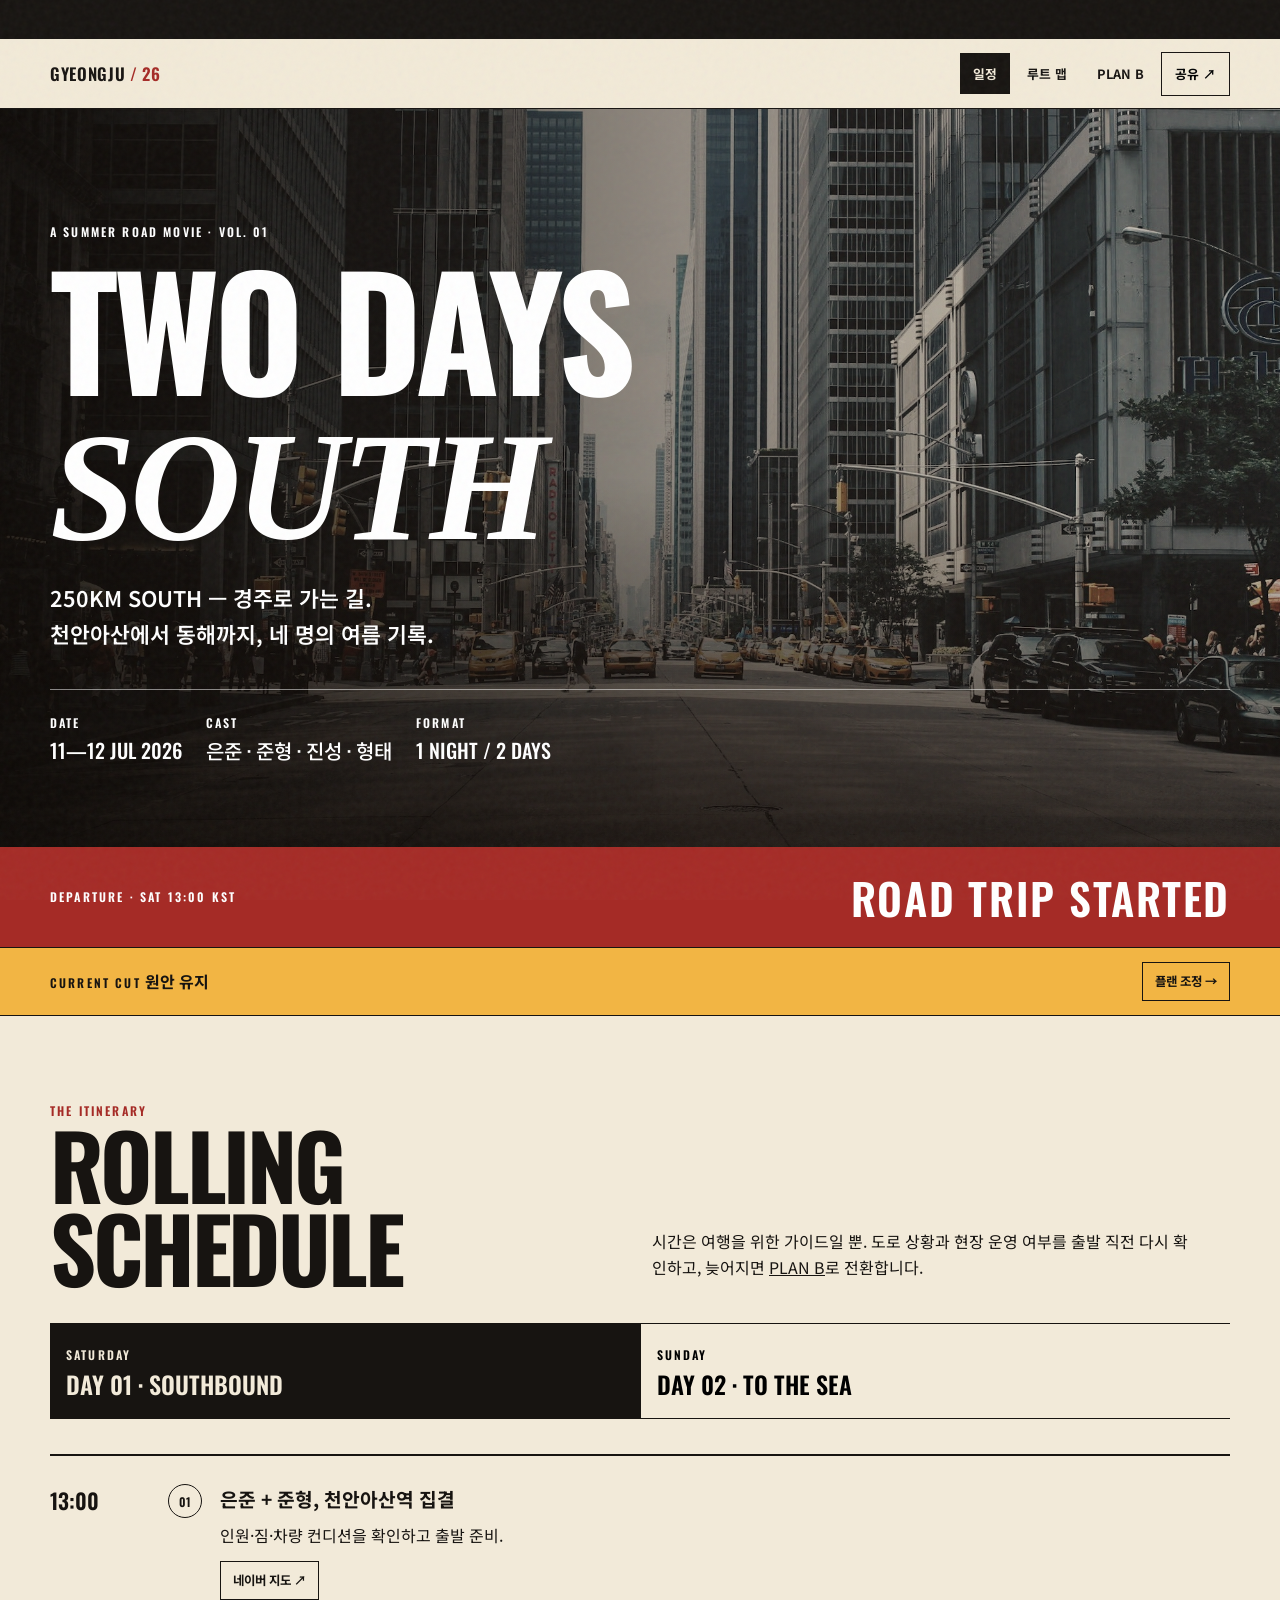
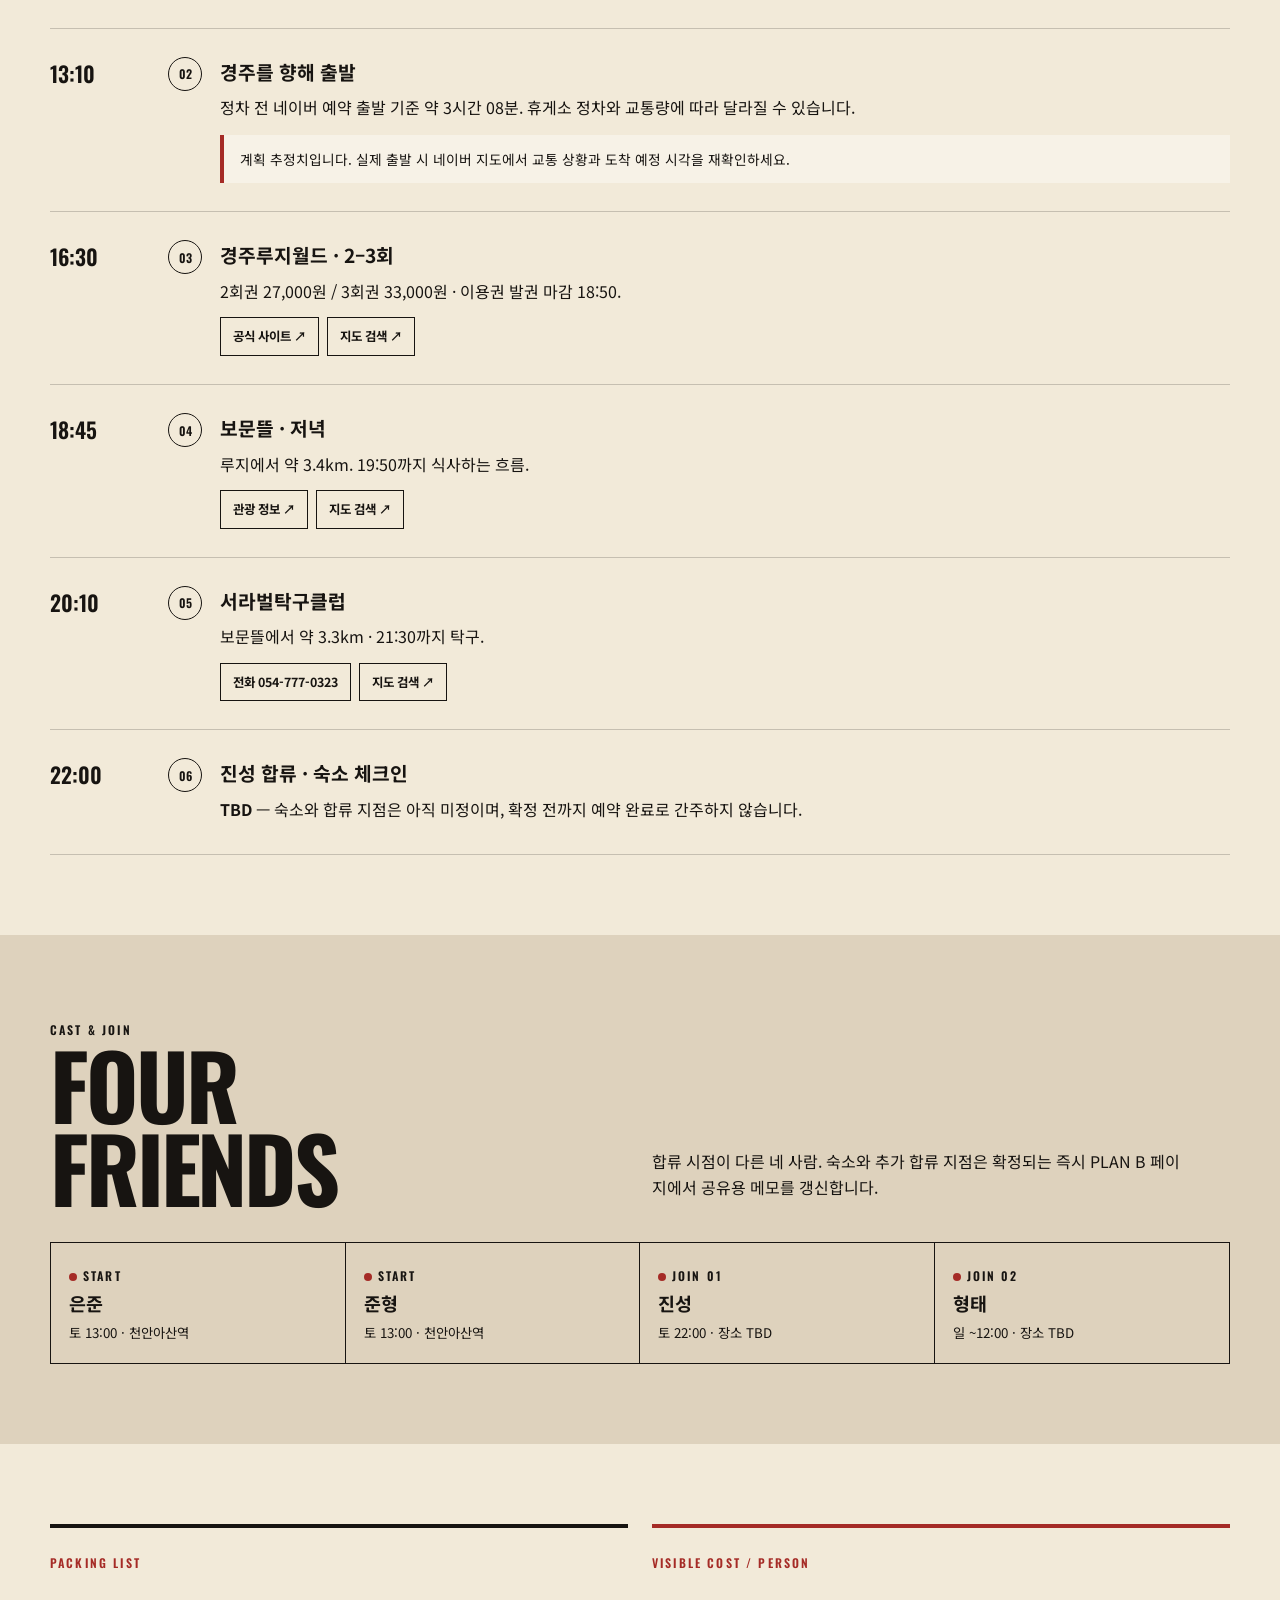
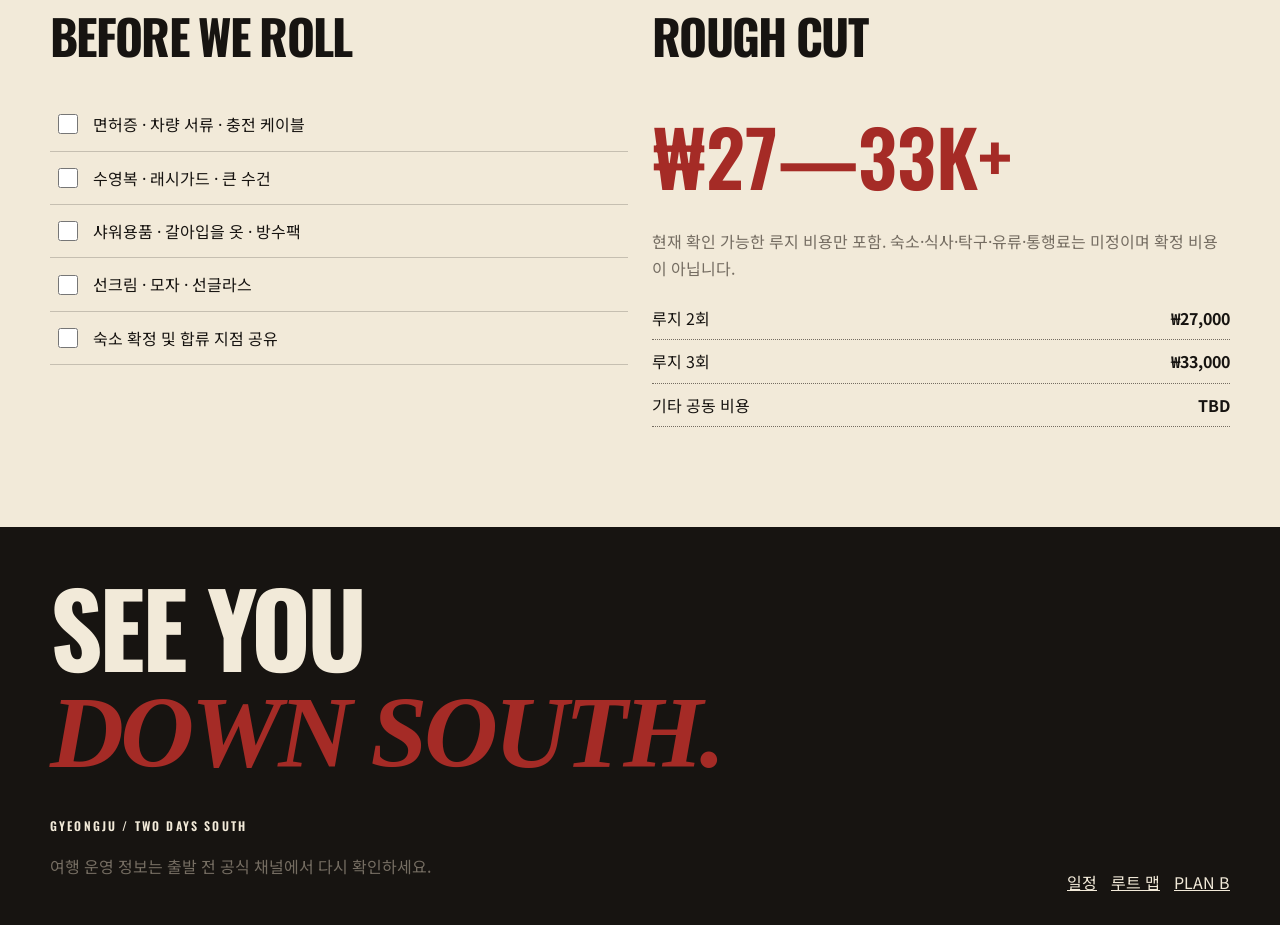
==== index.html @ eceae32d "feat: add cinematic Gyeongju trip microsite" ====
<!doctype html><html lang="ko"><head><meta charset="utf-8"><meta name="viewport" content="width=device-width,initial-scale=1"><meta name="theme-color" content="#171411"><meta name="description" content="은준, 준형, 진성, 형태의 2026 경주 1박 2일 로드무비 여행 계획"><title>GYEONGJU / TWO DAYS SOUTH</title><link rel="stylesheet" href="styles.css"><script defer src="app.js"></script></head><body>
<a class="skip" href="#main">본문 바로가기</a><div class="topbar"><div class="ticker">2026.07.11—12 · CHEONAN ASAN → GYEONGJU → BONGGIL BEACH · FOUR FRIENDS / TWO DAYS / 250KM SOUTH ·&nbsp;</div></div>
<header class="site"><nav class="shell" aria-label="주요 메뉴"><a class="brand" href="index.html">GYEONGJU <span>/ 26</span></a><div class="navlinks"><a href="index.html" aria-current="page">일정</a><a href="map.html">루트 맵</a><a href="plan-b.html">PLAN B</a><button class="share-btn" data-share type="button" aria-label="여행 링크 공유">공유 ↗</button></div></nav></header>
<main id="main"><section class="hero"><div class="hero-bg" role="img" aria-label="도심 도로를 달리는 로드트립 풍경"></div><div class="shell hero-content"><span class="eyebrow">A SUMMER ROAD MOVIE · VOL. 01</span><h1 class="display">TWO DAYS<br><span class="serif">South</span></h1><p class="hero-lead">250KM SOUTH — 경주로 가는 길.<br>천안아산에서 동해까지, 네 명의 여름 기록.</p><div class="hero-meta"><div><span class="eyebrow">DATE</span><b>11—12 JUL 2026</b></div><div><span class="eyebrow">CAST</span><b>은준 · 준형 · 진성 · 형태</b></div><div><span class="eyebrow">FORMAT</span><b>1 NIGHT / 2 DAYS</b></div></div></div></section>
<div class="countdown-wrap"><div class="shell countdown"><span class="eyebrow">DEPARTURE · SAT 13:00 KST</span><strong data-countdown aria-live="off">LOADING THE REEL…</strong></div></div>
<div class="status-band"><div class="shell"><div><span class="eyebrow">CURRENT CUT</span> <b data-plan-status>원안 유지</b></div><a class="mini-link" href="plan-b.html">플랜 조정 →</a></div></div>
<section class="section shell" aria-labelledby="schedule-title"><div class="section-head"><div><span class="eyebrow red">THE ITINERARY</span><h2 id="schedule-title" class="display">ROLLING<br>SCHEDULE</h2></div><p>시간은 여행을 위한 가이드일 뿐. 도로 상황과 현장 운영 여부를 출발 직전 다시 확인하고, 늦어지면 <a href="plan-b.html">PLAN B</a>로 전환합니다.</p></div>
<div class="day-switch" role="tablist" aria-label="여행 일자"><button class="active" data-day-button="1" role="tab" aria-selected="true"><span class="eyebrow">SATURDAY</span><b>DAY 01 · SOUTHBOUND</b></button><button data-day-button="2" role="tab" aria-selected="false"><span class="eyebrow">SUNDAY</span><b>DAY 02 · TO THE SEA</b></button></div>
<div data-day-panel="1"><ol class="timeline"><li><time class="time">13:00</time><span class="frame-no">01</span><div class="event"><h3>은준 + 준형, 천안아산역 집결</h3><p>인원·짐·차량 컨디션을 확인하고 출발 준비.</p><div class="event-actions"><a class="mini-link" target="_blank" rel="noopener" href="https://map.naver.com/p/search/%EC%B2%9C%EC%95%88%EC%95%84%EC%82%B0%EC%97%AD">네이버 지도 ↗</a></div></div></li><li><time class="time">13:10</time><span class="frame-no">02</span><div class="event"><h3>경주를 향해 출발</h3><p>정차 전 네이버 예약 출발 기준 약 3시간 08분. 휴게소 정차와 교통량에 따라 달라질 수 있습니다.</p><div class="note">계획 추정치입니다. 실제 출발 시 네이버 지도에서 교통 상황과 도착 예정 시각을 재확인하세요.</div></div></li><li><time class="time">16:30</time><span class="frame-no">03</span><div class="event"><h3>경주루지월드 · 2–3회</h3><p>2회권 27,000원 / 3회권 33,000원 · 이용권 발권 마감 18:50.</p><div class="event-actions"><a class="mini-link" href="https://gyeongju-luge.kr/" target="_blank" rel="noopener">공식 사이트 ↗</a><a class="mini-link" target="_blank" rel="noopener" href="https://map.naver.com/p/search/%EA%B2%BD%EC%A3%BC%EB%A3%A8%EC%A7%80%EC%9B%94%EB%93%9C">지도 검색 ↗</a></div></div></li><li><time class="time">18:45</time><span class="frame-no">04</span><div class="event"><h3>보문뜰 · 저녁</h3><p>루지에서 약 3.4km. 19:50까지 식사하는 흐름.</p><div class="event-actions"><a class="mini-link" href="https://www.gyeongju.go.kr/tour/page.do?mnu_uid=4306&" target="_blank" rel="noopener">관광 정보 ↗</a><a class="mini-link" target="_blank" rel="noopener" href="https://map.naver.com/p/search/%EB%B3%B4%EB%AC%B8%EB%9C%B0">지도 검색 ↗</a></div></div></li><li><time class="time">20:10</time><span class="frame-no">05</span><div class="event"><h3>서라벌탁구클럽</h3><p>보문뜰에서 약 3.3km · 21:30까지 탁구.</p><div class="event-actions"><a class="mini-link" href="tel:054-777-0323">전화 054-777-0323</a><a class="mini-link" target="_blank" rel="noopener" href="https://map.naver.com/p/search/%EC%84%9C%EB%9D%BC%EB%B2%8C%ED%83%81%EA%B5%AC%ED%81%B4%EB%9F%BD">지도 검색 ↗</a></div></div></li><li><time class="time">22:00</time><span class="frame-no">06</span><div class="event"><h3>진성 합류 · 숙소 체크인</h3><p><b>TBD</b> — 숙소와 합류 지점은 아직 미정이며, 확정 전까지 예약 완료로 간주하지 않습니다.</p></div></li></ol></div>
<div data-day-panel="2" hidden><ol class="timeline"><li><time class="time">~12:00</time><span class="frame-no">01</span><div class="event"><h3>형태 합류 + 점심</h3><p>합류 장소와 식당은 TBD. 전날 단체방에서 최종 확정.</p></div></li><li><time class="time">~13:20</time><span class="frame-no">02</span><div class="event"><h3>봉길대왕암해변으로 이동</h3><p>경주시내 임시 허브 기준 계획 추정 약 36.9km / 38분 (OSRM).</p><div class="event-actions"><a class="mini-link" target="_blank" rel="noopener" href="https://map.naver.com/p/search/%EB%B4%89%EA%B8%B8%EB%8C%80%EC%99%95%EC%95%94%ED%95%B4%EB%B3%80">지도 검색 ↗</a></div></div></li><li><time class="time">14:00</time><span class="frame-no">03</span><div class="event"><h3>SWIM / 봉길대왕암해변</h3><p>17:30까지 물놀이 후 샤워. 공식 입수 마감은 19:00.</p><div class="note">파고·기상·현장 통제에 따라 입수가 금지될 수 있습니다. 안전요원 지시를 우선하고, 통제 시 PLAN B로 전환합니다.</div></div></li><li><time class="time">17:30</time><span class="frame-no">04</span><div class="event"><h3>샤워 + 귀가 준비</h3><p>젖은 짐을 정리하고 운전자 상태를 확인한 뒤 출발합니다.</p></div></li></ol></div></section>
<section class="section" style="background:#ded2bd"><div class="shell"><div class="section-head"><div><span class="eyebrow">CAST & JOIN</span><h2 class="display">FOUR<br>FRIENDS</h2></div><p>합류 시점이 다른 네 사람. 숙소와 추가 합류 지점은 확정되는 즉시 PLAN B 페이지에서 공유용 메모를 갱신합니다.</p></div><div class="members"><div class="member"><span class="eyebrow"><i class="dot"></i>START</span><b>은준</b><small>토 13:00 · 천안아산역</small></div><div class="member"><span class="eyebrow"><i class="dot"></i>START</span><b>준형</b><small>토 13:00 · 천안아산역</small></div><div class="member"><span class="eyebrow"><i class="dot"></i>JOIN 01</span><b>진성</b><small>토 22:00 · 장소 TBD</small></div><div class="member"><span class="eyebrow"><i class="dot"></i>JOIN 02</span><b>형태</b><small>일 ~12:00 · 장소 TBD</small></div></div></div></section>
<section class="section shell"><div class="grid-2"><article class="editorial-card"><span class="eyebrow red">PACKING LIST</span><h2 class="display" style="font-size:3rem">BEFORE WE ROLL</h2><ul class="checklist"><li><label><input type="checkbox" data-check="license"><span>면허증 · 차량 서류 · 충전 케이블</span></label></li><li><label><input type="checkbox" data-check="swim"><span>수영복 · 래시가드 · 큰 수건</span></label></li><li><label><input type="checkbox" data-check="shower"><span>샤워용품 · 갈아입을 옷 · 방수팩</span></label></li><li><label><input type="checkbox" data-check="sun"><span>선크림 · 모자 · 선글라스</span></label></li><li><label><input type="checkbox" data-check="booking"><span>숙소 확정 및 합류 지점 공유</span></label></li></ul></article><article class="editorial-card redtop"><span class="eyebrow red">VISIBLE COST / PERSON</span><h2 class="display" style="font-size:3rem">ROUGH CUT</h2><div class="cost-total">₩27—33K+</div><p class="muted">현재 확인 가능한 루지 비용만 포함. 숙소·식사·탁구·유류·통행료는 미정이며 확정 비용이 아닙니다.</p><div class="cost-lines"><div><span>루지 2회</span><b>₩27,000</b></div><div><span>루지 3회</span><b>₩33,000</b></div><div><span>기타 공동 비용</span><b>TBD</b></div></div></article></div></section></main>
<footer><div class="shell"><h2 class="footer-title display">SEE YOU<br><span class="serif red">Down South.</span></h2><div class="footer-grid"><div><span class="eyebrow">GYEONGJU / TWO DAYS SOUTH</span><p class="muted">여행 운영 정보는 출발 전 공식 채널에서 다시 확인하세요.</p></div><div class="footer-nav"><a href="index.html">일정</a><a href="map.html">루트 맵</a><a href="plan-b.html">PLAN B</a></div></div></div></footer></body></html>
---- styles.css ----
@import url('https://fonts.googleapis.com/css2?family=Black+Han+Sans&family=Noto+Sans+KR:wght@400;500;600;700;900&family=Oswald:wght@400;500;600&display=swap');

:root{--ink:#171411;--paper:#f2ead9;--paper2:#ded2bd;--red:#a52b26;--red2:#d44834;--yellow:#f2b544;--muted:#756d62;--line:rgba(23,20,17,.2);--shadow:0 18px 50px rgba(28,16,9,.16);--serif:Georgia,'Times New Roman',serif;--sans:'Noto Sans KR',sans-serif;--display:'Oswald','Noto Sans KR',sans-serif}
*{box-sizing:border-box}html{scroll-behavior:smooth}body{margin:0;background:var(--paper);color:var(--ink);font-family:var(--sans);line-height:1.65;overflow-x:hidden}body:before{content:'';position:fixed;inset:0;pointer-events:none;z-index:9999;opacity:.2;background-image:url("data:image/svg+xml,%3Csvg viewBox='0 0 180 180' xmlns='http://www.w3.org/2000/svg'%3E%3Cfilter id='n'%3E%3CfeTurbulence type='fractalNoise' baseFrequency='.85' numOctaves='4' stitchTiles='stitch'/%3E%3C/filter%3E%3Crect width='100%25' height='100%25' filter='url(%23n)' opacity='.22'/%3E%3C/svg%3E")}a{color:inherit}button,input,select,textarea{font:inherit}button,a,input,label,select,textarea{touch-action:manipulation}button,.button{min-height:44px}.skip{position:fixed;top:8px;left:8px;transform:translateY(-150%);background:var(--ink);color:#fff;padding:10px 16px;z-index:10000}.skip:focus{transform:none}.shell{width:min(1180px,calc(100% - 32px));margin:auto}.eyebrow{font:600 .75rem/1 var(--display);letter-spacing:.18em;text-transform:uppercase}.display{font-family:var(--display);text-transform:uppercase;line-height:.93;letter-spacing:-.035em}.serif{font-family:var(--serif);font-style:italic}.muted{color:var(--muted)}.red{color:var(--red)}.rule{border:0;border-top:1px solid var(--line);margin:24px 0}.topbar{background:var(--ink);color:var(--paper);min-height:39px;display:flex;align-items:center;font:500 .7rem var(--display);letter-spacing:.15em;white-space:nowrap;overflow:hidden}.ticker{animation:ticker 24s linear infinite;display:inline-block;padding-left:100%}@keyframes ticker{to{transform:translateX(-100%)}}header.site{position:sticky;top:0;z-index:1000;background:rgba(242,234,217,.95);border-bottom:1px solid var(--ink);backdrop-filter:blur(8px)}nav{height:69px;display:flex;align-items:center;justify-content:space-between;gap:20px}.brand{text-decoration:none;font:600 1.05rem var(--display);letter-spacing:.04em}.brand span{color:var(--red)}.navlinks{display:flex;align-items:center;gap:4px}.navlinks a,.share-btn{border:0;background:transparent;text-decoration:none;padding:10px 13px;font-size:.8rem;font-weight:700;cursor:pointer}.navlinks a[aria-current=page]{background:var(--ink);color:var(--paper)}.share-btn{border:1px solid var(--ink)}
.hero{min-height:clamp(620px,82vh,850px);position:relative;background:#271f18;color:#fff;display:grid;align-items:end;overflow:hidden}.hero:after{content:'';position:absolute;inset:0;background:linear-gradient(90deg,rgba(13,9,6,.88) 0%,rgba(20,11,6,.45) 55%,rgba(20,10,5,.1)),linear-gradient(0deg,rgba(13,8,5,.8),transparent 50%)}.hero-bg{position:absolute;inset:0;background:linear-gradient(120deg,#7a2b1f,#df9c4e 45%,#2d4a52);background-image:url('assets/road-trip.jpg');background-size:cover;background-position:center;filter:saturate(.75) sepia(.2)}.hero-content{position:relative;z-index:2;padding:80px 0 54px}.hero h1{font-size:clamp(4rem,12vw,10.2rem);max-width:1050px;margin:12px 0 20px}.hero-lead{font-size:clamp(1rem,2vw,1.35rem);font-weight:600;max-width:580px}.hero-meta{display:flex;flex-wrap:wrap;gap:24px;margin-top:38px;border-top:1px solid rgba(255,255,255,.5);padding-top:18px}.hero-meta b{display:block;font:500 1.25rem var(--display)}.countdown-wrap{background:var(--red);color:#fff;padding:18px 0}.countdown{display:flex;align-items:center;justify-content:space-between;gap:16px}.countdown strong{font:600 clamp(1.2rem,4vw,2.7rem) var(--display);letter-spacing:.04em}.section{padding:80px 0}.section-head{display:grid;grid-template-columns:1fr 1fr;gap:24px;align-items:end;margin-bottom:34px}.section-head h2{font-size:clamp(2.7rem,7vw,6rem);margin:0}.section-head p{max-width:540px;margin:0 0 8px}.status-band{background:var(--yellow);border-block:1px solid var(--ink);padding:14px 0}.status-band .shell{display:flex;justify-content:space-between;gap:20px;align-items:center}.status-pill{background:var(--ink);color:#fff;padding:6px 11px;font-size:.78rem;font-weight:700}.day-switch{display:flex;border-block:1px solid var(--ink);margin-bottom:35px}.day-switch button{flex:1;border:0;border-right:1px solid var(--ink);background:transparent;padding:16px;cursor:pointer;text-align:left}.day-switch button:last-child{border:0}.day-switch button.active{background:var(--ink);color:var(--paper)}.day-switch b{display:block;font:600 1.5rem var(--display)}.day-panel[hidden]{display:none}.timeline{list-style:none;padding:0;margin:0;border-top:2px solid var(--ink)}.timeline li{display:grid;grid-template-columns:100px 34px 1fr;gap:18px;padding:28px 0;border-bottom:1px solid var(--line);position:relative}.time{font:600 1.35rem var(--display)}.frame-no{border:1px solid var(--ink);border-radius:50%;width:34px;height:34px;display:grid;place-items:center;font:600 .75rem var(--display)}.event h3{margin:0 0 6px;font-size:1.2rem}.event p{margin:4px 0}.event-actions{display:flex;flex-wrap:wrap;gap:8px;margin-top:13px}.mini-link,.button{display:inline-flex;align-items:center;justify-content:center;gap:7px;border:1px solid var(--ink);padding:8px 12px;text-decoration:none;background:transparent;font-size:.78rem;font-weight:700;cursor:pointer}.mini-link:hover,.button:hover{background:var(--ink);color:var(--paper)}.note{border-left:4px solid var(--red);padding:13px 16px;background:rgba(255,255,255,.35);font-size:.86rem;margin-top:14px}.grid-2{display:grid;grid-template-columns:1fr 1fr;gap:24px}.grid-3{display:grid;grid-template-columns:repeat(3,1fr);gap:18px}.editorial-card{border-top:4px solid var(--ink);padding:20px 0;min-width:0}.editorial-card.redtop{border-color:var(--red)}.editorial-card h3{font-size:1.15rem;margin:4px 0 14px}.members{display:grid;grid-template-columns:repeat(4,1fr);border:1px solid var(--ink)}.member{padding:18px;border-right:1px solid var(--ink)}.member:last-child{border:0}.member b{display:block;font-size:1.15rem}.dot{width:8px;height:8px;border-radius:50%;display:inline-block;background:var(--red);margin-right:6px}.checklist{list-style:none;padding:0;margin:0}.checklist label{display:flex;align-items:center;gap:12px;border-bottom:1px solid var(--line);padding:13px 4px;cursor:pointer;min-height:48px}.checklist input{width:20px;height:20px;accent-color:var(--red)}.checklist input:checked+span{text-decoration:line-through;color:var(--muted)}.cost-total{font:600 clamp(2.6rem,6vw,5rem) var(--display);color:var(--red);margin:8px 0}.cost-lines div{display:flex;justify-content:space-between;padding:8px 0;border-bottom:1px dotted var(--muted)}footer{background:var(--ink);color:var(--paper);padding:52px 0 30px}.footer-title{font-size:clamp(2.5rem,8vw,7rem);margin:0 0 30px}.footer-grid{display:flex;justify-content:space-between;align-items:end;gap:24px}.footer-nav{display:flex;gap:14px;flex-wrap:wrap}.footer-nav a{color:var(--paper)}
/* Map */.map-layout{height:calc(100vh - 108px);min-height:620px;display:grid;grid-template-columns:minmax(310px,390px) 1fr;background:var(--ink)}.map-sidebar{background:var(--paper);overflow:auto;border-right:1px solid var(--ink);z-index:500}.map-head{padding:28px 24px 20px}.map-head h1{font-size:3rem;margin:5px 0}.route-tabs{display:flex;border-block:1px solid var(--ink)}.route-tabs button{flex:1;border:0;border-right:1px solid var(--ink);background:transparent;padding:12px;cursor:pointer;font-weight:800}.route-tabs button.active{background:var(--red);color:#fff}.route-summary{padding:17px 24px;background:var(--yellow);border-bottom:1px solid var(--ink);font-size:.83rem}.route-list{list-style:none;padding:0;margin:0}.route-list li{display:grid;grid-template-columns:32px 1fr;gap:12px;padding:18px 24px;border-bottom:1px solid var(--line);cursor:pointer}.route-list li:hover,.route-list li:focus-within{background:#fff}.route-num,.cinema-marker{width:28px;height:28px;border-radius:50% 50% 50% 0;transform:rotate(-45deg);background:var(--red);color:#fff;display:grid;place-items:center;border:2px solid var(--paper);box-shadow:0 3px 9px #0005}.route-num span,.cinema-marker span{transform:rotate(45deg);font:700 12px var(--display)}.route-item h3{margin:0;font-size:.95rem}.route-item p{font-size:.78rem;margin:3px 0;color:var(--muted)}#map{height:100%;width:100%;background:#b6aa98}.leaflet-container{font-family:var(--sans)}.leaflet-popup-content-wrapper{border-radius:0;background:var(--paper);box-shadow:var(--shadow)}.leaflet-popup-tip{background:var(--paper)}.popup h3{margin:0 0 4px}.popup p{margin:3px 0;font-size:.8rem}.map-note{position:absolute;z-index:600;right:12px;bottom:25px;background:var(--paper);border:1px solid var(--ink);padding:10px 13px;max-width:280px;font-size:.72rem;box-shadow:var(--shadow)}
/* Plan B */.plan-hero{background:var(--red);color:#fff;padding:85px 0 50px}.plan-hero h1{font-size:clamp(4rem,13vw,10rem);margin:0}.plan-hero p{max-width:600px;font-size:1.05rem}.scenario-grid{display:grid;grid-template-columns:repeat(2,1fr);border-top:1px solid var(--ink);border-left:1px solid var(--ink)}.scenario{border:0;border-right:1px solid var(--ink);border-bottom:1px solid var(--ink);padding:24px;text-align:left;background:transparent;cursor:pointer;min-height:164px}.scenario:hover{background:#fff}.scenario.active{background:var(--ink);color:var(--paper)}.scenario .code{font:600 .7rem var(--display);letter-spacing:.16em;color:var(--red)}.scenario.active .code{color:var(--yellow)}.scenario b{display:block;font-size:1.05rem;margin:12px 0 5px}.scenario p{margin:0;font-size:.8rem}.plan-result{background:var(--yellow);border:2px solid var(--ink);padding:28px;position:sticky;top:90px}.plan-result h2{font:600 2rem var(--display);margin:0 0 10px}.plan-result ul{padding-left:18px}.form-group{margin:0 0 18px}.form-group label{display:block;font-size:.8rem;font-weight:800;margin-bottom:6px}.form-group input,.form-group textarea,.form-group select{width:100%;border:1px solid var(--ink);background:rgba(255,255,255,.35);border-radius:0;padding:11px;min-height:44px}.form-group textarea{min-height:100px;resize:vertical}.button.primary{background:var(--red);color:#fff;border-color:var(--red)}.button.dark{background:var(--ink);color:var(--paper)}.actions{display:flex;flex-wrap:wrap;gap:9px}.toast{position:fixed;bottom:20px;left:50%;transform:translate(-50%,150%);z-index:9998;background:var(--ink);color:#fff;padding:12px 20px;box-shadow:var(--shadow);transition:.25s}.toast.show{transform:translate(-50%,0)}
@media(max-width:760px){.shell{width:min(100% - 24px,1180px)}.navlinks a{display:none}.navlinks a[aria-current=page]{display:block}.share-btn{padding:8px}.hero{min-height:680px}.hero h1{font-size:clamp(3.7rem,20vw,6rem)}.hero-content{padding-bottom:35px}.countdown{align-items:flex-start;flex-direction:column}.section{padding:55px 0}.section-head{grid-template-columns:1fr}.timeline li{grid-template-columns:70px 28px 1fr;gap:10px}.time{font-size:1.05rem}.frame-no{width:28px;height:28px}.grid-2,.grid-3{grid-template-columns:1fr}.members{grid-template-columns:1fr 1fr}.member:nth-child(2){border-right:0}.member:nth-child(-n+2){border-bottom:1px solid var(--ink)}.scenario-grid{grid-template-columns:1fr}.plan-result{position:static}.map-layout{height:auto;display:flex;flex-direction:column;min-height:0}.map-sidebar{overflow:visible;border:0}.map-head h1{font-size:2.6rem}#map{height:58vh;min-height:420px;order:-1}.map-note{position:static;max-width:none;border-width:1px 0}.footer-grid{align-items:flex-start;flex-direction:column}}@media(max-width:760px){body{padding-bottom:calc(58px + env(safe-area-inset-bottom))}header.site{backdrop-filter:none}header.site nav{height:56px}.navlinks{position:fixed;left:0;right:0;bottom:0;z-index:2100;display:grid;grid-template-columns:repeat(4,minmax(0,1fr));gap:0;background:var(--paper);border-top:1px solid var(--ink);padding-bottom:env(safe-area-inset-bottom);box-shadow:0 -8px 24px rgba(23,20,17,.12)}.navlinks a,.navlinks a[aria-current=page],.share-btn{display:flex;align-items:center;justify-content:center;min-width:0;min-height:58px;padding:6px 3px;border:0;border-right:1px solid var(--line);font-size:.72rem;white-space:nowrap}.navlinks a[aria-current=page]{background:var(--ink);color:var(--paper)}.share-btn{border-right:0}}
@media(prefers-reduced-motion:reduce){*,*:before,*:after{scroll-behavior:auto!important;animation:none!important;transition:none!important}}:focus-visible{outline:3px solid var(--yellow);outline-offset:3px}
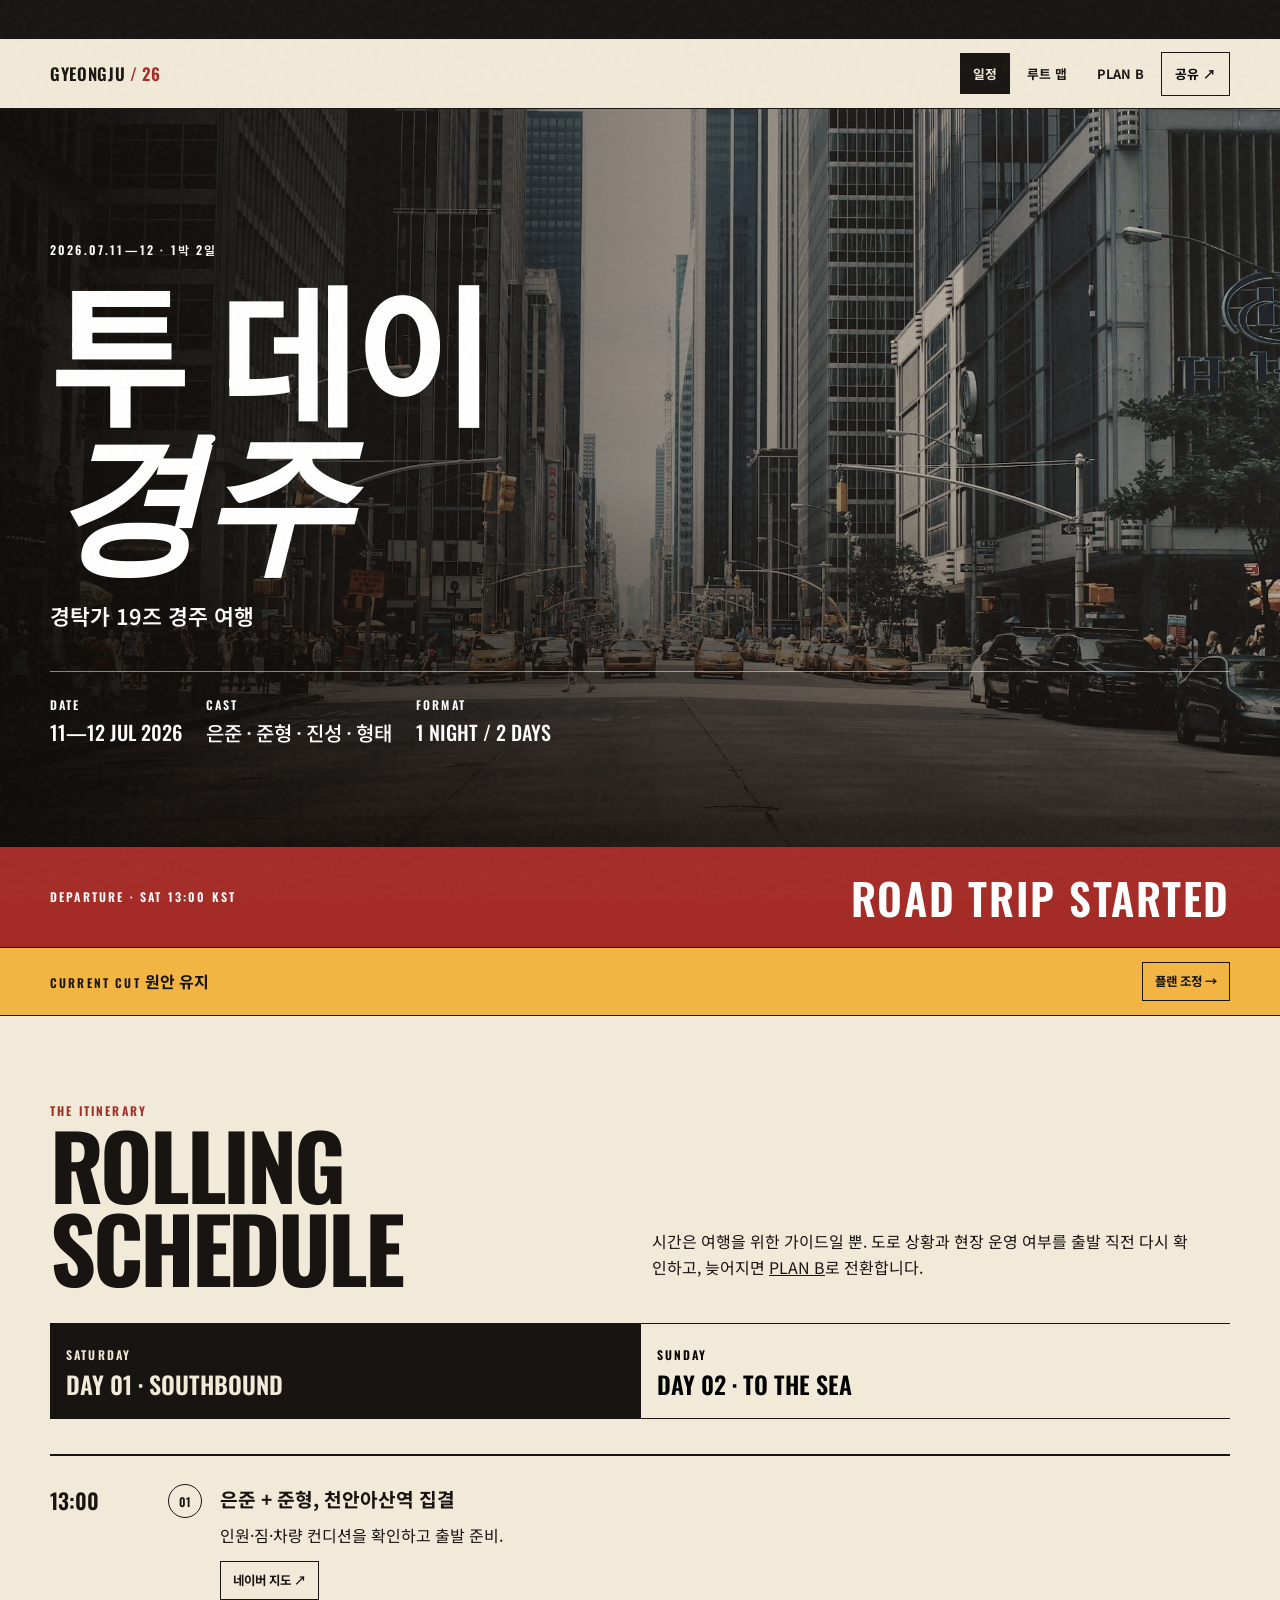
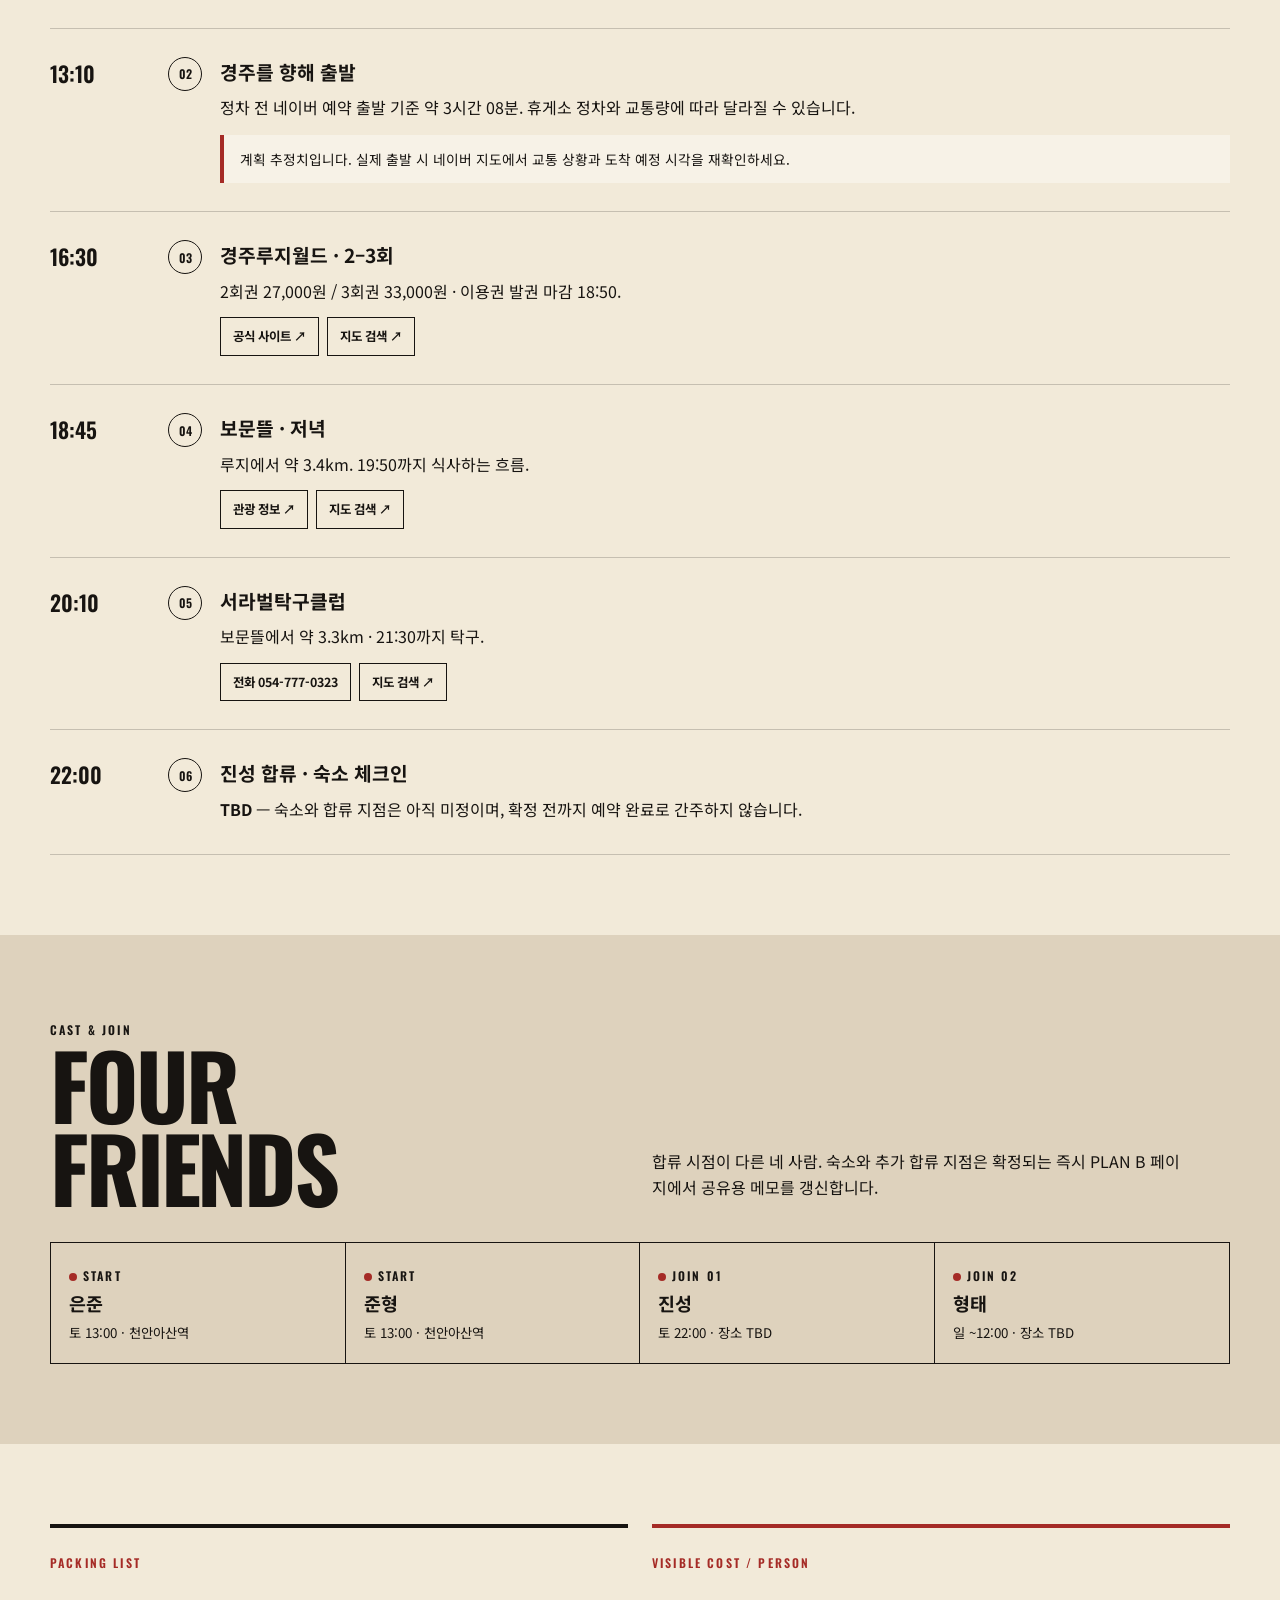
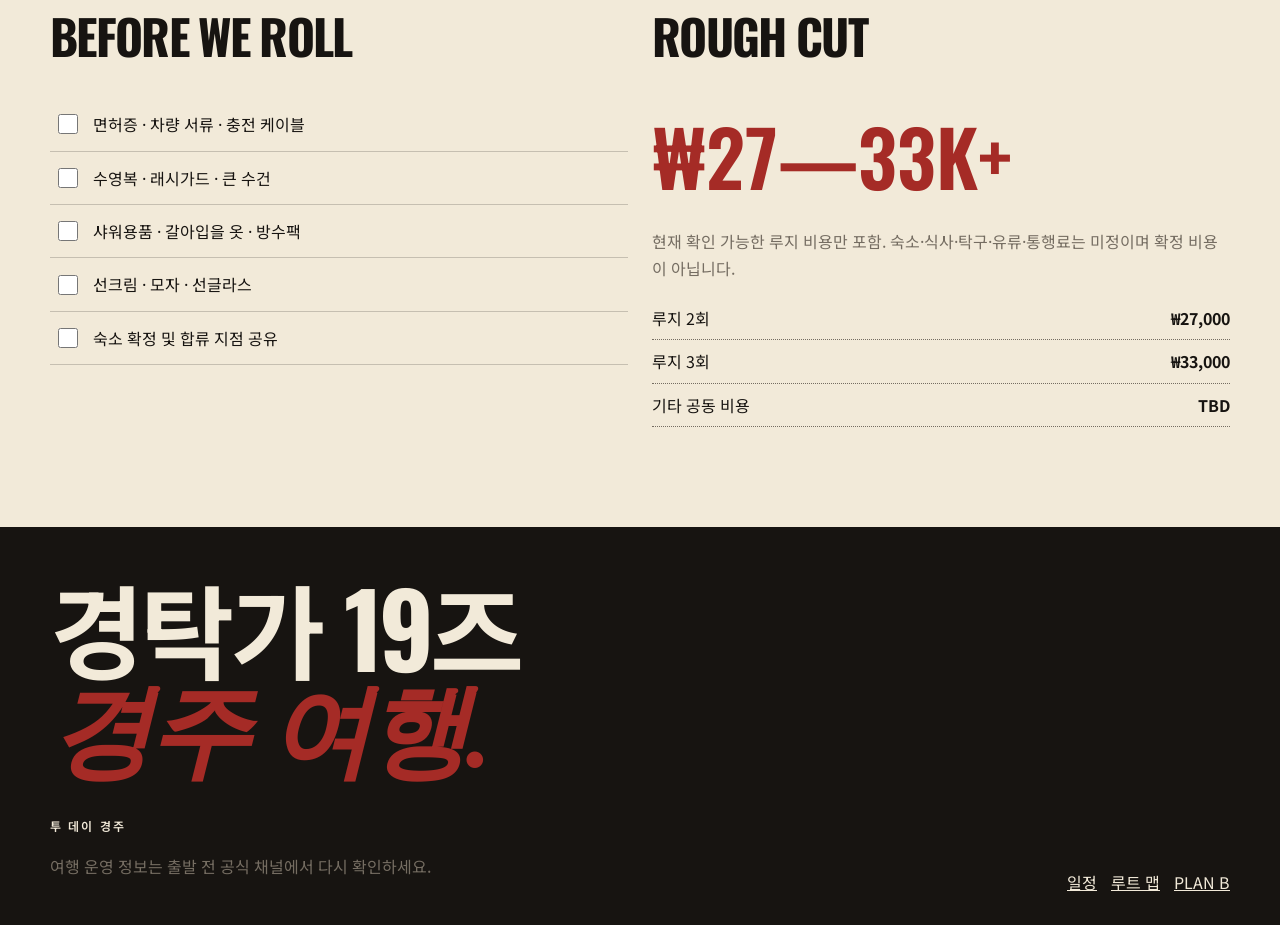
==== commit 6713f3dd: "copy: rename trip branding to 투 데이 경주" ====
--- a/index.html
+++ b/index.html
@@ -1,7 +1,7 @@
-<!doctype html><html lang="ko"><head><meta charset="utf-8"><meta name="viewport" content="width=device-width,initial-scale=1"><meta name="theme-color" content="#171411"><meta name="description" content="은준, 준형, 진성, 형태의 2026 경주 1박 2일 로드무비 여행 계획"><title>GYEONGJU / TWO DAYS SOUTH</title><link rel="stylesheet" href="styles.css"><script defer src="app.js"></script></head><body>
-<a class="skip" href="#main">본문 바로가기</a><div class="topbar"><div class="ticker">2026.07.11—12 · CHEONAN ASAN → GYEONGJU → BONGGIL BEACH · FOUR FRIENDS / TWO DAYS / 250KM SOUTH ·&nbsp;</div></div>
+<!doctype html><html lang="ko"><head><meta charset="utf-8"><meta name="viewport" content="width=device-width,initial-scale=1"><meta name="theme-color" content="#171411"><meta name="description" content="경탁가 19즈의 2026 경주 1박 2일 여행 계획"><title>투 데이 경주 — 경탁가 19즈 경주 여행</title><link rel="stylesheet" href="styles.css"><script defer src="app.js"></script></head><body>
+<a class="skip" href="#main">본문 바로가기</a><div class="topbar"><div class="ticker">2026.07.11—12 · 경탁가 19즈 경주 여행 · 천안아산 → 경주 → 봉길대왕암해변 ·&nbsp;</div></div>
 <header class="site"><nav class="shell" aria-label="주요 메뉴"><a class="brand" href="index.html">GYEONGJU <span>/ 26</span></a><div class="navlinks"><a href="index.html" aria-current="page">일정</a><a href="map.html">루트 맵</a><a href="plan-b.html">PLAN B</a><button class="share-btn" data-share type="button" aria-label="여행 링크 공유">공유 ↗</button></div></nav></header>
-<main id="main"><section class="hero"><div class="hero-bg" role="img" aria-label="도심 도로를 달리는 로드트립 풍경"></div><div class="shell hero-content"><span class="eyebrow">A SUMMER ROAD MOVIE · VOL. 01</span><h1 class="display">TWO DAYS<br><span class="serif">South</span></h1><p class="hero-lead">250KM SOUTH — 경주로 가는 길.<br>천안아산에서 동해까지, 네 명의 여름 기록.</p><div class="hero-meta"><div><span class="eyebrow">DATE</span><b>11—12 JUL 2026</b></div><div><span class="eyebrow">CAST</span><b>은준 · 준형 · 진성 · 형태</b></div><div><span class="eyebrow">FORMAT</span><b>1 NIGHT / 2 DAYS</b></div></div></div></section>
+<main id="main"><section class="hero"><div class="hero-bg" role="img" aria-label="도심 도로를 달리는 로드트립 풍경"></div><div class="shell hero-content"><span class="eyebrow">2026.07.11—12 · 1박 2일</span><h1 class="display">투 데이<br><span class="serif">경주</span></h1><p class="hero-lead">경탁가 19즈 경주 여행</p><div class="hero-meta"><div><span class="eyebrow">DATE</span><b>11—12 JUL 2026</b></div><div><span class="eyebrow">CAST</span><b>은준 · 준형 · 진성 · 형태</b></div><div><span class="eyebrow">FORMAT</span><b>1 NIGHT / 2 DAYS</b></div></div></div></section>
 <div class="countdown-wrap"><div class="shell countdown"><span class="eyebrow">DEPARTURE · SAT 13:00 KST</span><strong data-countdown aria-live="off">LOADING THE REEL…</strong></div></div>
 <div class="status-band"><div class="shell"><div><span class="eyebrow">CURRENT CUT</span> <b data-plan-status>원안 유지</b></div><a class="mini-link" href="plan-b.html">플랜 조정 →</a></div></div>
 <section class="section shell" aria-labelledby="schedule-title"><div class="section-head"><div><span class="eyebrow red">THE ITINERARY</span><h2 id="schedule-title" class="display">ROLLING<br>SCHEDULE</h2></div><p>시간은 여행을 위한 가이드일 뿐. 도로 상황과 현장 운영 여부를 출발 직전 다시 확인하고, 늦어지면 <a href="plan-b.html">PLAN B</a>로 전환합니다.</p></div>
@@ -10,4 +10,4 @@
 <div data-day-panel="2" hidden><ol class="timeline"><li><time class="time">~12:00</time><span class="frame-no">01</span><div class="event"><h3>형태 합류 + 점심</h3><p>합류 장소와 식당은 TBD. 전날 단체방에서 최종 확정.</p></div></li><li><time class="time">~13:20</time><span class="frame-no">02</span><div class="event"><h3>봉길대왕암해변으로 이동</h3><p>경주시내 임시 허브 기준 계획 추정 약 36.9km / 38분 (OSRM).</p><div class="event-actions"><a class="mini-link" target="_blank" rel="noopener" href="https://map.naver.com/p/search/%EB%B4%89%EA%B8%B8%EB%8C%80%EC%99%95%EC%95%94%ED%95%B4%EB%B3%80">지도 검색 ↗</a></div></div></li><li><time class="time">14:00</time><span class="frame-no">03</span><div class="event"><h3>SWIM / 봉길대왕암해변</h3><p>17:30까지 물놀이 후 샤워. 공식 입수 마감은 19:00.</p><div class="note">파고·기상·현장 통제에 따라 입수가 금지될 수 있습니다. 안전요원 지시를 우선하고, 통제 시 PLAN B로 전환합니다.</div></div></li><li><time class="time">17:30</time><span class="frame-no">04</span><div class="event"><h3>샤워 + 귀가 준비</h3><p>젖은 짐을 정리하고 운전자 상태를 확인한 뒤 출발합니다.</p></div></li></ol></div></section>
 <section class="section" style="background:#ded2bd"><div class="shell"><div class="section-head"><div><span class="eyebrow">CAST & JOIN</span><h2 class="display">FOUR<br>FRIENDS</h2></div><p>합류 시점이 다른 네 사람. 숙소와 추가 합류 지점은 확정되는 즉시 PLAN B 페이지에서 공유용 메모를 갱신합니다.</p></div><div class="members"><div class="member"><span class="eyebrow"><i class="dot"></i>START</span><b>은준</b><small>토 13:00 · 천안아산역</small></div><div class="member"><span class="eyebrow"><i class="dot"></i>START</span><b>준형</b><small>토 13:00 · 천안아산역</small></div><div class="member"><span class="eyebrow"><i class="dot"></i>JOIN 01</span><b>진성</b><small>토 22:00 · 장소 TBD</small></div><div class="member"><span class="eyebrow"><i class="dot"></i>JOIN 02</span><b>형태</b><small>일 ~12:00 · 장소 TBD</small></div></div></div></section>
 <section class="section shell"><div class="grid-2"><article class="editorial-card"><span class="eyebrow red">PACKING LIST</span><h2 class="display" style="font-size:3rem">BEFORE WE ROLL</h2><ul class="checklist"><li><label><input type="checkbox" data-check="license"><span>면허증 · 차량 서류 · 충전 케이블</span></label></li><li><label><input type="checkbox" data-check="swim"><span>수영복 · 래시가드 · 큰 수건</span></label></li><li><label><input type="checkbox" data-check="shower"><span>샤워용품 · 갈아입을 옷 · 방수팩</span></label></li><li><label><input type="checkbox" data-check="sun"><span>선크림 · 모자 · 선글라스</span></label></li><li><label><input type="checkbox" data-check="booking"><span>숙소 확정 및 합류 지점 공유</span></label></li></ul></article><article class="editorial-card redtop"><span class="eyebrow red">VISIBLE COST / PERSON</span><h2 class="display" style="font-size:3rem">ROUGH CUT</h2><div class="cost-total">₩27—33K+</div><p class="muted">현재 확인 가능한 루지 비용만 포함. 숙소·식사·탁구·유류·통행료는 미정이며 확정 비용이 아닙니다.</p><div class="cost-lines"><div><span>루지 2회</span><b>₩27,000</b></div><div><span>루지 3회</span><b>₩33,000</b></div><div><span>기타 공동 비용</span><b>TBD</b></div></div></article></div></section></main>
-<footer><div class="shell"><h2 class="footer-title display">SEE YOU<br><span class="serif red">Down South.</span></h2><div class="footer-grid"><div><span class="eyebrow">GYEONGJU / TWO DAYS SOUTH</span><p class="muted">여행 운영 정보는 출발 전 공식 채널에서 다시 확인하세요.</p></div><div class="footer-nav"><a href="index.html">일정</a><a href="map.html">루트 맵</a><a href="plan-b.html">PLAN B</a></div></div></div></footer></body></html>+<footer><div class="shell"><h2 class="footer-title display">경탁가 19즈<br><span class="serif red">경주 여행.</span></h2><div class="footer-grid"><div><span class="eyebrow">투 데이 경주</span><p class="muted">여행 운영 정보는 출발 전 공식 채널에서 다시 확인하세요.</p></div><div class="footer-nav"><a href="index.html">일정</a><a href="map.html">루트 맵</a><a href="plan-b.html">PLAN B</a></div></div></div></footer></body></html>
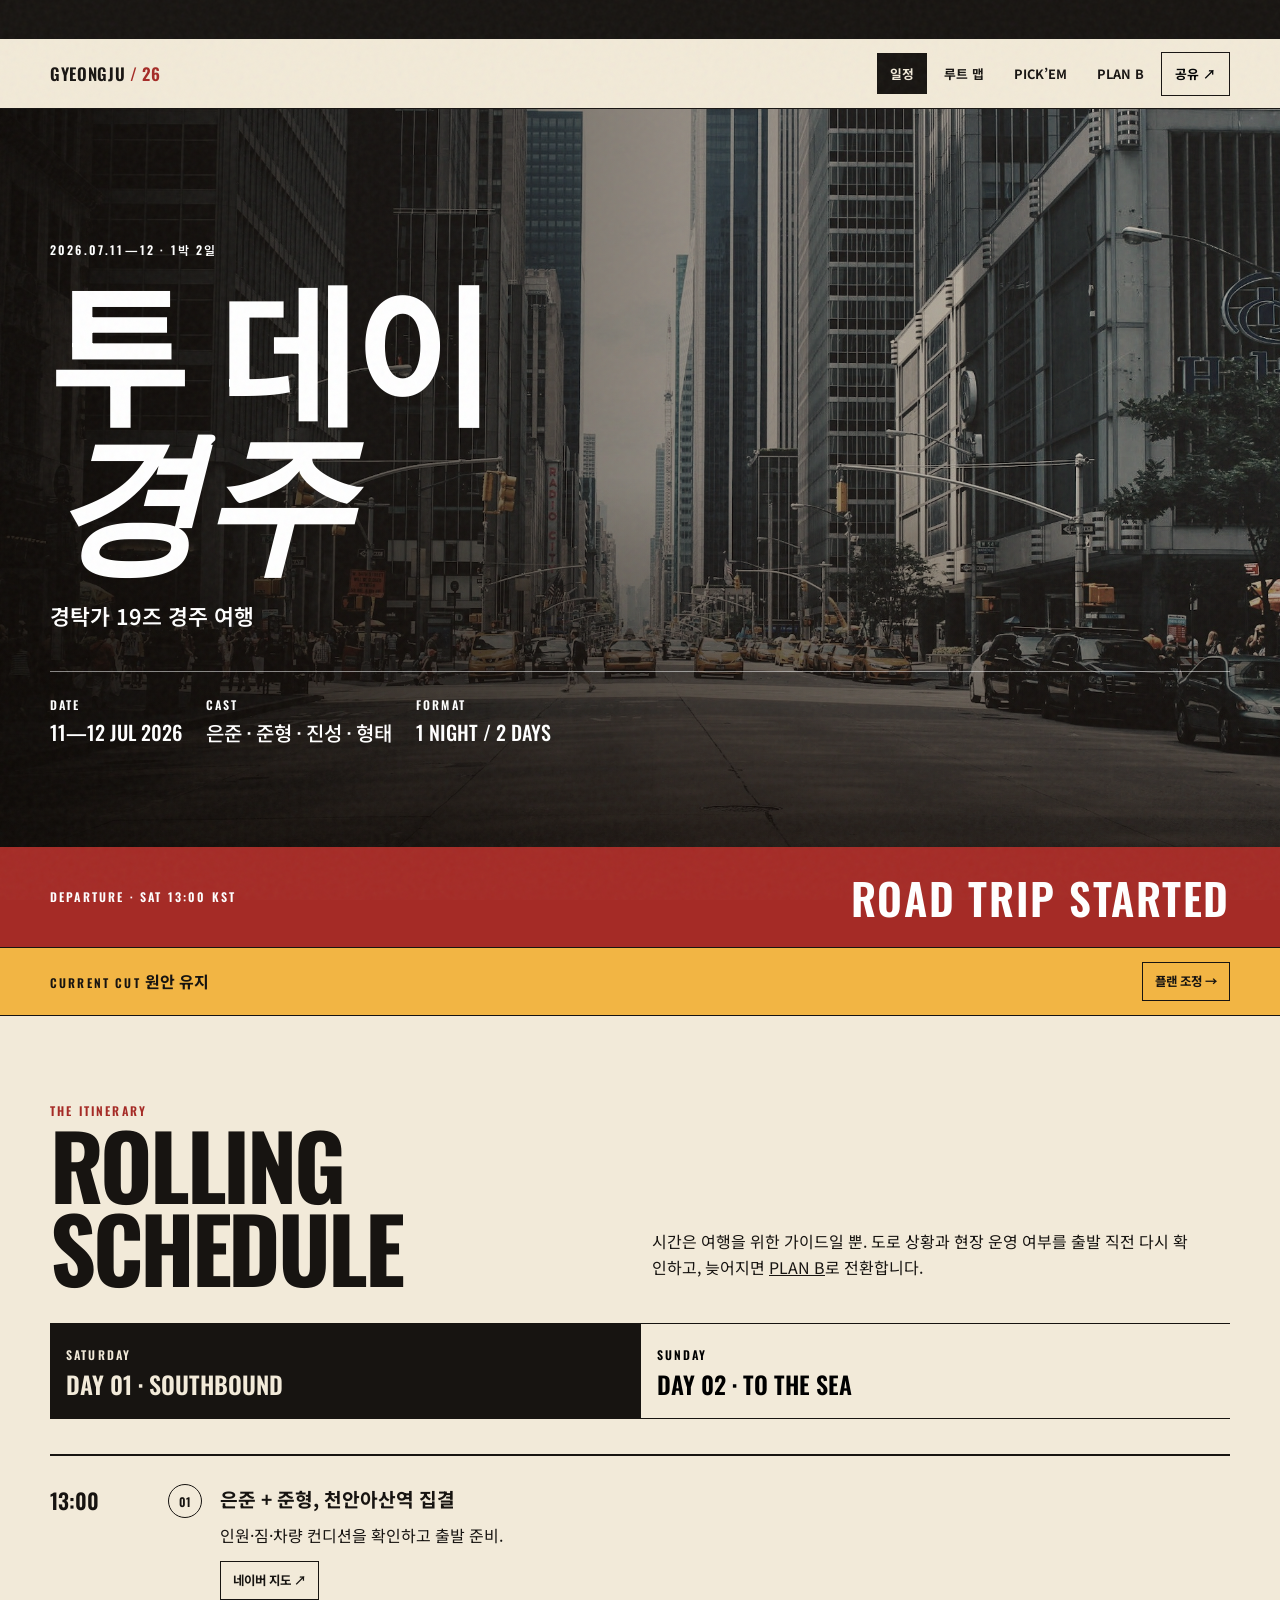
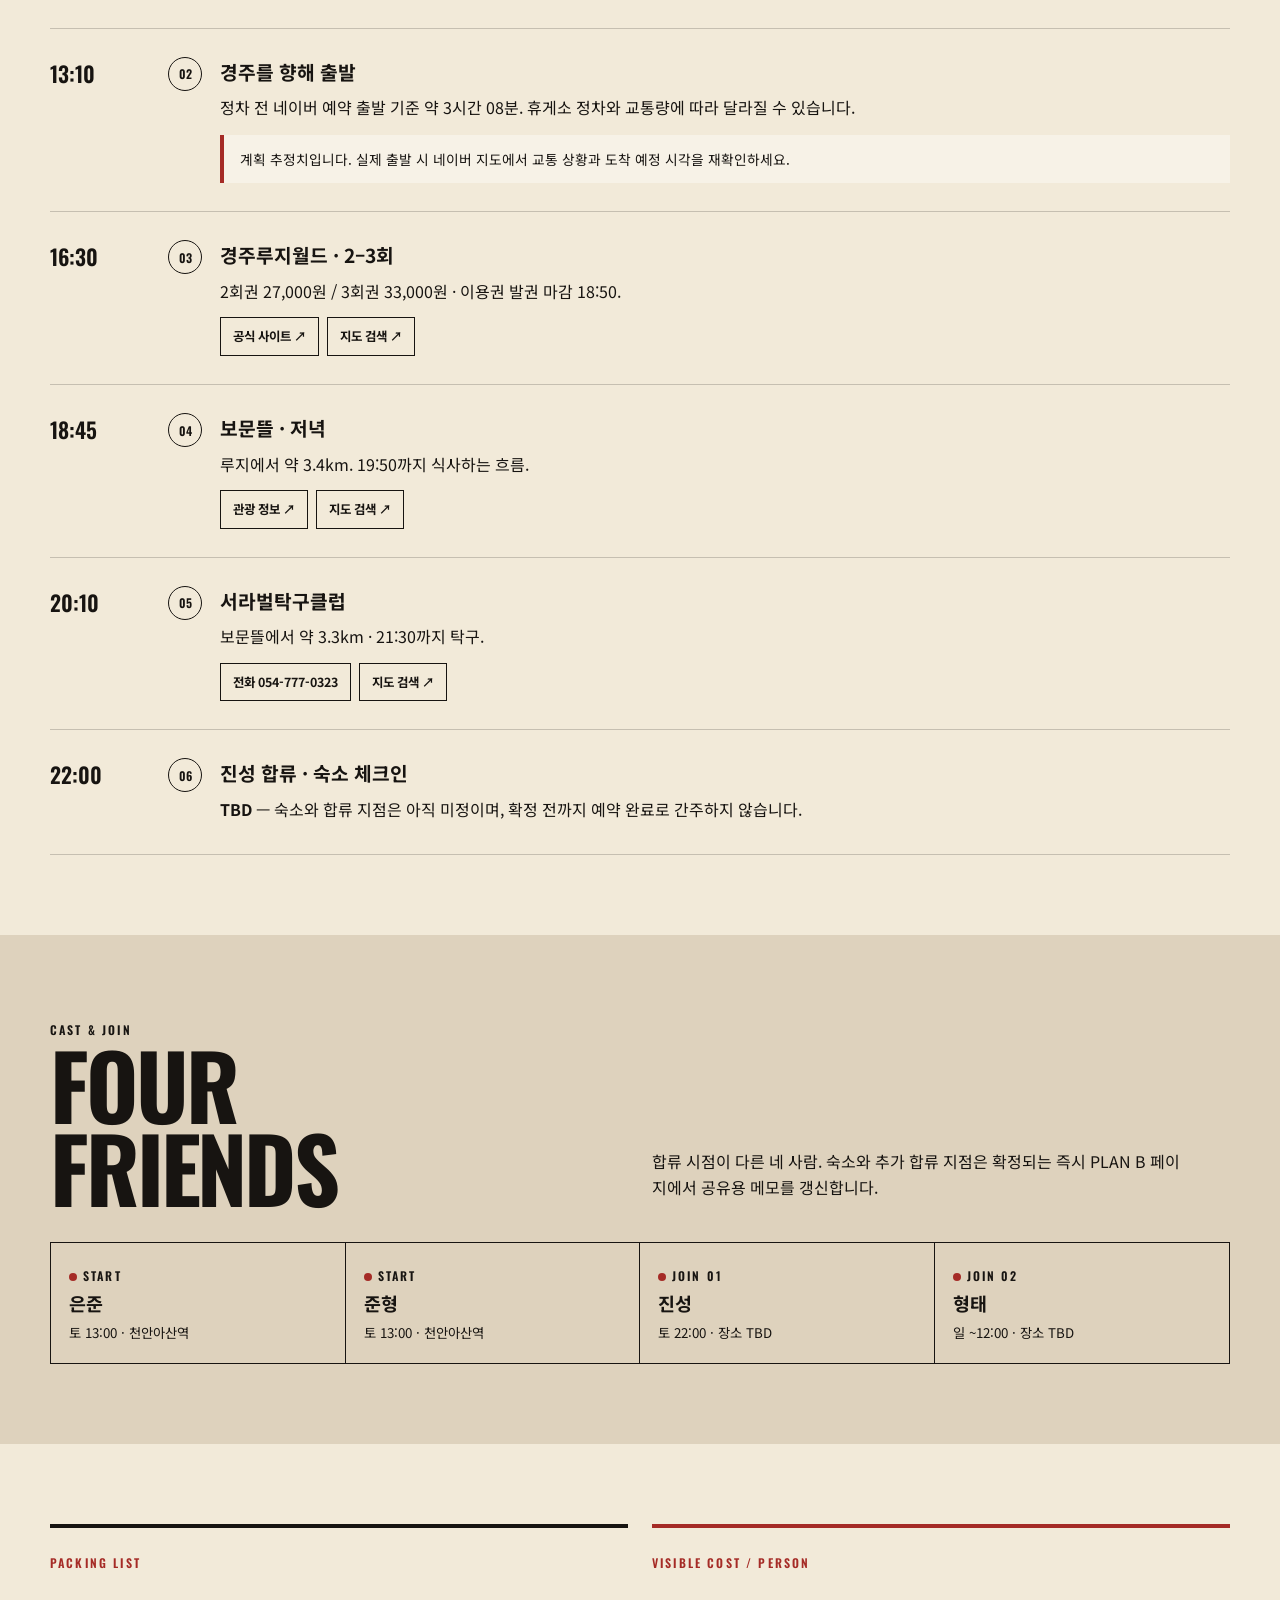
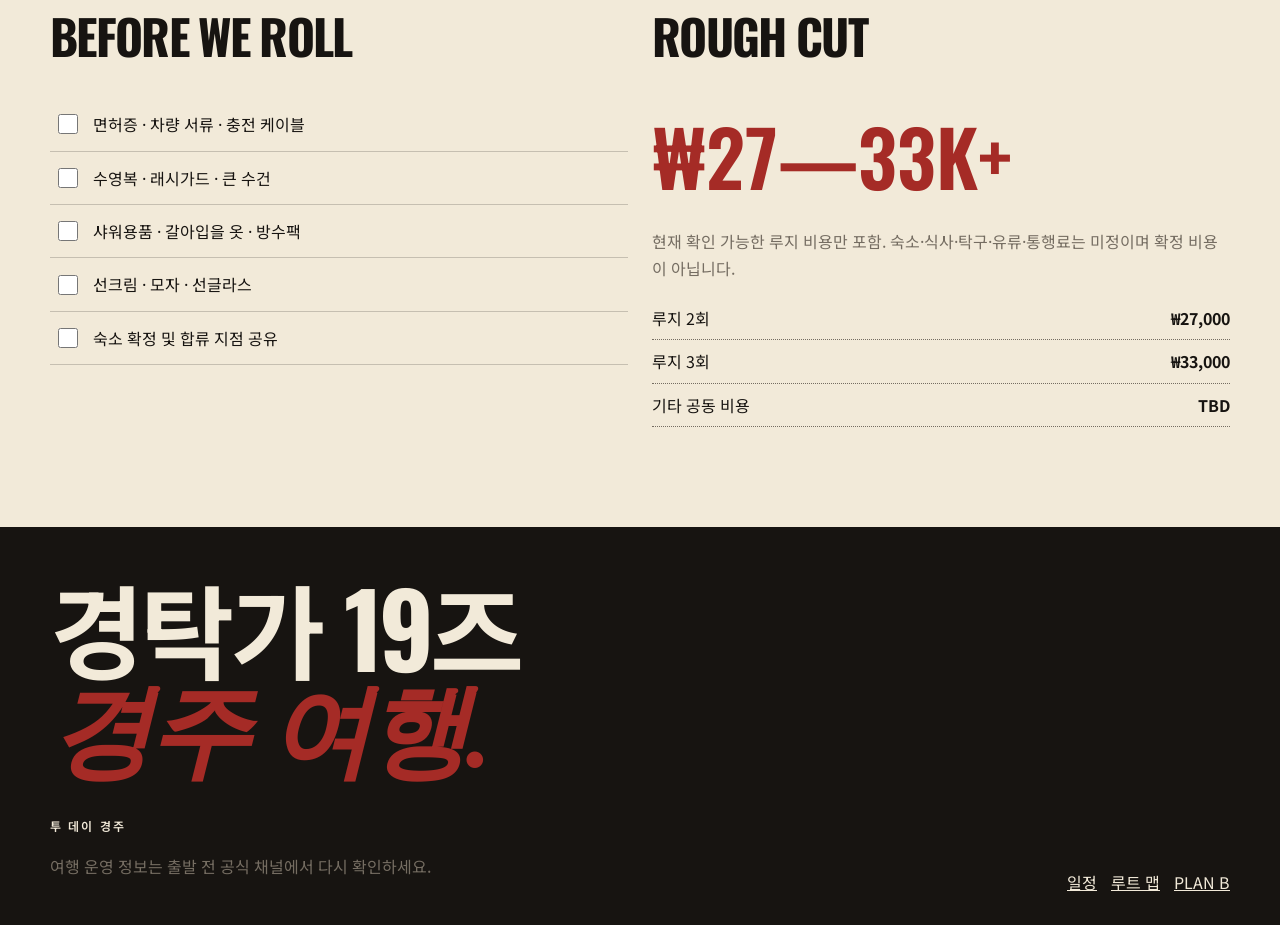
==== commit 24d07acf: "feat: add shared pickem dinner challenge" ====
--- a/index.html
+++ b/index.html
@@ -1,6 +1,6 @@
 <!doctype html><html lang="ko"><head><meta charset="utf-8"><meta name="viewport" content="width=device-width,initial-scale=1"><meta name="theme-color" content="#171411"><meta name="description" content="경탁가 19즈의 2026 경주 1박 2일 여행 계획"><title>투 데이 경주 — 경탁가 19즈 경주 여행</title><link rel="stylesheet" href="styles.css"><script defer src="app.js"></script></head><body>
 <a class="skip" href="#main">본문 바로가기</a><div class="topbar"><div class="ticker">2026.07.11—12 · 경탁가 19즈 경주 여행 · 천안아산 → 경주 → 봉길대왕암해변 ·&nbsp;</div></div>
-<header class="site"><nav class="shell" aria-label="주요 메뉴"><a class="brand" href="index.html">GYEONGJU <span>/ 26</span></a><div class="navlinks"><a href="index.html" aria-current="page">일정</a><a href="map.html">루트 맵</a><a href="plan-b.html">PLAN B</a><button class="share-btn" data-share type="button" aria-label="여행 링크 공유">공유 ↗</button></div></nav></header>
+<header class="site"><nav class="shell" aria-label="주요 메뉴"><a class="brand" href="index.html">GYEONGJU <span>/ 26</span></a><div class="navlinks"><a href="index.html" aria-current="page">일정</a><a href="map.html">루트 맵</a><a href="pickem.html">PICK’EM</a><a href="plan-b.html">PLAN B</a><button class="share-btn" data-share type="button" aria-label="여행 링크 공유">공유 ↗</button></div></nav></header>
 <main id="main"><section class="hero"><div class="hero-bg" role="img" aria-label="도심 도로를 달리는 로드트립 풍경"></div><div class="shell hero-content"><span class="eyebrow">2026.07.11—12 · 1박 2일</span><h1 class="display">투 데이<br><span class="serif">경주</span></h1><p class="hero-lead">경탁가 19즈 경주 여행</p><div class="hero-meta"><div><span class="eyebrow">DATE</span><b>11—12 JUL 2026</b></div><div><span class="eyebrow">CAST</span><b>은준 · 준형 · 진성 · 형태</b></div><div><span class="eyebrow">FORMAT</span><b>1 NIGHT / 2 DAYS</b></div></div></div></section>
 <div class="countdown-wrap"><div class="shell countdown"><span class="eyebrow">DEPARTURE · SAT 13:00 KST</span><strong data-countdown aria-live="off">LOADING THE REEL…</strong></div></div>
 <div class="status-band"><div class="shell"><div><span class="eyebrow">CURRENT CUT</span> <b data-plan-status>원안 유지</b></div><a class="mini-link" href="plan-b.html">플랜 조정 →</a></div></div>
--- a/styles.css
+++ b/styles.css
@@ -4,6 +4,10 @@
 *{box-sizing:border-box}html{scroll-behavior:smooth}body{margin:0;background:var(--paper);color:var(--ink);font-family:var(--sans);line-height:1.65;overflow-x:hidden}body:before{content:'';position:fixed;inset:0;pointer-events:none;z-index:9999;opacity:.2;background-image:url("data:image/svg+xml,%3Csvg viewBox='0 0 180 180' xmlns='http://www.w3.org/2000/svg'%3E%3Cfilter id='n'%3E%3CfeTurbulence type='fractalNoise' baseFrequency='.85' numOctaves='4' stitchTiles='stitch'/%3E%3C/filter%3E%3Crect width='100%25' height='100%25' filter='url(%23n)' opacity='.22'/%3E%3C/svg%3E")}a{color:inherit}button,input,select,textarea{font:inherit}button,a,input,label,select,textarea{touch-action:manipulation}button,.button{min-height:44px}.skip{position:fixed;top:8px;left:8px;transform:translateY(-150%);background:var(--ink);color:#fff;padding:10px 16px;z-index:10000}.skip:focus{transform:none}.shell{width:min(1180px,calc(100% - 32px));margin:auto}.eyebrow{font:600 .75rem/1 var(--display);letter-spacing:.18em;text-transform:uppercase}.display{font-family:var(--display);text-transform:uppercase;line-height:.93;letter-spacing:-.035em}.serif{font-family:var(--serif);font-style:italic}.muted{color:var(--muted)}.red{color:var(--red)}.rule{border:0;border-top:1px solid var(--line);margin:24px 0}.topbar{background:var(--ink);color:var(--paper);min-height:39px;display:flex;align-items:center;font:500 .7rem var(--display);letter-spacing:.15em;white-space:nowrap;overflow:hidden}.ticker{animation:ticker 24s linear infinite;display:inline-block;padding-left:100%}@keyframes ticker{to{transform:translateX(-100%)}}header.site{position:sticky;top:0;z-index:1000;background:rgba(242,234,217,.95);border-bottom:1px solid var(--ink);backdrop-filter:blur(8px)}nav{height:69px;display:flex;align-items:center;justify-content:space-between;gap:20px}.brand{text-decoration:none;font:600 1.05rem var(--display);letter-spacing:.04em}.brand span{color:var(--red)}.navlinks{display:flex;align-items:center;gap:4px}.navlinks a,.share-btn{border:0;background:transparent;text-decoration:none;padding:10px 13px;font-size:.8rem;font-weight:700;cursor:pointer}.navlinks a[aria-current=page]{background:var(--ink);color:var(--paper)}.share-btn{border:1px solid var(--ink)}
 .hero{min-height:clamp(620px,82vh,850px);position:relative;background:#271f18;color:#fff;display:grid;align-items:end;overflow:hidden}.hero:after{content:'';position:absolute;inset:0;background:linear-gradient(90deg,rgba(13,9,6,.88) 0%,rgba(20,11,6,.45) 55%,rgba(20,10,5,.1)),linear-gradient(0deg,rgba(13,8,5,.8),transparent 50%)}.hero-bg{position:absolute;inset:0;background:linear-gradient(120deg,#7a2b1f,#df9c4e 45%,#2d4a52);background-image:url('assets/road-trip.jpg');background-size:cover;background-position:center;filter:saturate(.75) sepia(.2)}.hero-content{position:relative;z-index:2;padding:80px 0 54px}.hero h1{font-size:clamp(4rem,12vw,10.2rem);max-width:1050px;margin:12px 0 20px}.hero-lead{font-size:clamp(1rem,2vw,1.35rem);font-weight:600;max-width:580px}.hero-meta{display:flex;flex-wrap:wrap;gap:24px;margin-top:38px;border-top:1px solid rgba(255,255,255,.5);padding-top:18px}.hero-meta b{display:block;font:500 1.25rem var(--display)}.countdown-wrap{background:var(--red);color:#fff;padding:18px 0}.countdown{display:flex;align-items:center;justify-content:space-between;gap:16px}.countdown strong{font:600 clamp(1.2rem,4vw,2.7rem) var(--display);letter-spacing:.04em}.section{padding:80px 0}.section-head{display:grid;grid-template-columns:1fr 1fr;gap:24px;align-items:end;margin-bottom:34px}.section-head h2{font-size:clamp(2.7rem,7vw,6rem);margin:0}.section-head p{max-width:540px;margin:0 0 8px}.status-band{background:var(--yellow);border-block:1px solid var(--ink);padding:14px 0}.status-band .shell{display:flex;justify-content:space-between;gap:20px;align-items:center}.status-pill{background:var(--ink);color:#fff;padding:6px 11px;font-size:.78rem;font-weight:700}.day-switch{display:flex;border-block:1px solid var(--ink);margin-bottom:35px}.day-switch button{flex:1;border:0;border-right:1px solid var(--ink);background:transparent;padding:16px;cursor:pointer;text-align:left}.day-switch button:last-child{border:0}.day-switch button.active{background:var(--ink);color:var(--paper)}.day-switch b{display:block;font:600 1.5rem var(--display)}.day-panel[hidden]{display:none}.timeline{list-style:none;padding:0;margin:0;border-top:2px solid var(--ink)}.timeline li{display:grid;grid-template-columns:100px 34px 1fr;gap:18px;padding:28px 0;border-bottom:1px solid var(--line);position:relative}.time{font:600 1.35rem var(--display)}.frame-no{border:1px solid var(--ink);border-radius:50%;width:34px;height:34px;display:grid;place-items:center;font:600 .75rem var(--display)}.event h3{margin:0 0 6px;font-size:1.2rem}.event p{margin:4px 0}.event-actions{display:flex;flex-wrap:wrap;gap:8px;margin-top:13px}.mini-link,.button{display:inline-flex;align-items:center;justify-content:center;gap:7px;border:1px solid var(--ink);padding:8px 12px;text-decoration:none;background:transparent;font-size:.78rem;font-weight:700;cursor:pointer}.mini-link:hover,.button:hover{background:var(--ink);color:var(--paper)}.note{border-left:4px solid var(--red);padding:13px 16px;background:rgba(255,255,255,.35);font-size:.86rem;margin-top:14px}.grid-2{display:grid;grid-template-columns:1fr 1fr;gap:24px}.grid-3{display:grid;grid-template-columns:repeat(3,1fr);gap:18px}.editorial-card{border-top:4px solid var(--ink);padding:20px 0;min-width:0}.editorial-card.redtop{border-color:var(--red)}.editorial-card h3{font-size:1.15rem;margin:4px 0 14px}.members{display:grid;grid-template-columns:repeat(4,1fr);border:1px solid var(--ink)}.member{padding:18px;border-right:1px solid var(--ink)}.member:last-child{border:0}.member b{display:block;font-size:1.15rem}.dot{width:8px;height:8px;border-radius:50%;display:inline-block;background:var(--red);margin-right:6px}.checklist{list-style:none;padding:0;margin:0}.checklist label{display:flex;align-items:center;gap:12px;border-bottom:1px solid var(--line);padding:13px 4px;cursor:pointer;min-height:48px}.checklist input{width:20px;height:20px;accent-color:var(--red)}.checklist input:checked+span{text-decoration:line-through;color:var(--muted)}.cost-total{font:600 clamp(2.6rem,6vw,5rem) var(--display);color:var(--red);margin:8px 0}.cost-lines div{display:flex;justify-content:space-between;padding:8px 0;border-bottom:1px dotted var(--muted)}footer{background:var(--ink);color:var(--paper);padding:52px 0 30px}.footer-title{font-size:clamp(2.5rem,8vw,7rem);margin:0 0 30px}.footer-grid{display:flex;justify-content:space-between;align-items:end;gap:24px}.footer-nav{display:flex;gap:14px;flex-wrap:wrap}.footer-nav a{color:var(--paper)}
 /* Map */.map-layout{height:calc(100vh - 108px);min-height:620px;display:grid;grid-template-columns:minmax(310px,390px) 1fr;background:var(--ink)}.map-sidebar{background:var(--paper);overflow:auto;border-right:1px solid var(--ink);z-index:500}.map-head{padding:28px 24px 20px}.map-head h1{font-size:3rem;margin:5px 0}.route-tabs{display:flex;border-block:1px solid var(--ink)}.route-tabs button{flex:1;border:0;border-right:1px solid var(--ink);background:transparent;padding:12px;cursor:pointer;font-weight:800}.route-tabs button.active{background:var(--red);color:#fff}.route-summary{padding:17px 24px;background:var(--yellow);border-bottom:1px solid var(--ink);font-size:.83rem}.route-list{list-style:none;padding:0;margin:0}.route-list li{display:grid;grid-template-columns:32px 1fr;gap:12px;padding:18px 24px;border-bottom:1px solid var(--line);cursor:pointer}.route-list li:hover,.route-list li:focus-within{background:#fff}.route-num,.cinema-marker{width:28px;height:28px;border-radius:50% 50% 50% 0;transform:rotate(-45deg);background:var(--red);color:#fff;display:grid;place-items:center;border:2px solid var(--paper);box-shadow:0 3px 9px #0005}.route-num span,.cinema-marker span{transform:rotate(45deg);font:700 12px var(--display)}.route-item h3{margin:0;font-size:.95rem}.route-item p{font-size:.78rem;margin:3px 0;color:var(--muted)}#map{height:100%;width:100%;background:#b6aa98}.leaflet-container{font-family:var(--sans)}.leaflet-popup-content-wrapper{border-radius:0;background:var(--paper);box-shadow:var(--shadow)}.leaflet-popup-tip{background:var(--paper)}.popup h3{margin:0 0 4px}.popup p{margin:3px 0;font-size:.8rem}.map-note{position:absolute;z-index:600;right:12px;bottom:25px;background:var(--paper);border:1px solid var(--ink);padding:10px 13px;max-width:280px;font-size:.72rem;box-shadow:var(--shadow)}
+/* Pick'em */
+.pickem-hero{background:var(--yellow);color:var(--ink);padding:76px 0 54px;border-bottom:1px solid var(--ink);position:relative;overflow:hidden}.pickem-hero:after{content:'×1.0  ×2.0  ×4.0';position:absolute;right:-20px;bottom:-35px;font:600 clamp(4rem,12vw,10rem) var(--display);color:rgba(23,20,17,.08);white-space:nowrap;pointer-events:none}.pickem-hero .shell{position:relative;z-index:1}.pickem-hero h1{font-size:clamp(4rem,11vw,9rem);margin:12px 0 24px;max-width:1000px}.pickem-korean-title{display:inline-block;font-size:.72em;line-height:1.02;letter-spacing:-.08em}.pickem-hero p{max-width:690px;font-size:1.05rem;font-weight:600}.pickem-rulebar{background:var(--ink);color:var(--paper);padding:15px 0}.pickem-rulebar .shell{display:flex;gap:28px;justify-content:space-between;font-size:.82rem}.pickem-rulebar b{color:var(--yellow);margin-right:7px}.pickem-shell{min-height:600px}.pickem-login{display:grid;grid-template-columns:1fr 1.25fr;gap:25px;align-items:end;border:2px solid var(--ink);padding:24px;background:var(--paper2);box-shadow:8px 8px 0 var(--ink);margin-bottom:58px}.pickem-login h2{margin:5px 0;font:600 2rem var(--display)}.pickem-login p{margin:0}.pickem-login form{display:grid;grid-template-columns:1fr 1fr auto;gap:10px;align-items:end}.pickem-login label span,.admin-form label{display:block;font-size:.76rem;font-weight:800}.pickem-login select,.pickem-login input,.admin-form input,.admin-form select{width:100%;min-height:44px;border:1px solid var(--ink);border-radius:0;background:var(--paper);padding:8px 10px}.login-state{grid-column:1/-1;border-top:1px solid var(--line);padding-top:12px;font-size:.82rem;font-weight:700}.login-state.error,.live-state.error{color:var(--red)}.pickem-toolbar{display:flex;justify-content:space-between;gap:20px;align-items:end;margin-bottom:24px}.pickem-toolbar h2{font-size:clamp(2.8rem,7vw,5.5rem);margin:5px 0 0}.live-state{display:flex;align-items:center;gap:8px;font-size:.75rem}.live-state i{width:9px;height:9px;border-radius:50%;background:#3b9c63;box-shadow:0 0 0 4px rgba(59,156,99,.15)}.live-state.error i{background:var(--red)}.live-state .mini-link{background:transparent}.pickem-events{display:grid;grid-template-columns:repeat(2,minmax(0,1fr));gap:22px}.pickem-card{border:1px solid var(--ink);background:rgba(255,255,255,.28);box-shadow:var(--shadow)}.pickem-card.unconfirmed{background:var(--paper2)}.pickem-card-head{display:flex;align-items:flex-start;justify-content:space-between;gap:12px;padding:22px;border-bottom:1px solid var(--ink)}.pickem-card-head h3{margin:7px 0 0;font-size:1.35rem}.event-status{background:var(--red);color:#fff;padding:6px 9px;font:600 .66rem var(--display);letter-spacing:.1em;white-space:nowrap}.event-status.locked{background:var(--ink)}.event-time{display:flex;justify-content:space-between;gap:12px;padding:13px 22px;border-bottom:1px solid var(--line);font-size:.78rem}.event-time span{color:var(--red);font-weight:800}.pick-progress{padding:13px 22px;font-size:.72rem}.pick-progress i{display:block;height:5px;background:linear-gradient(90deg,var(--red) var(--progress),rgba(23,20,17,.12) var(--progress));margin-top:7px}.pick-options{display:grid;grid-template-columns:1fr 1fr;border-block:1px solid var(--ink)}.pick-option{border:0;border-right:1px solid var(--ink);background:transparent;padding:20px;text-align:left;min-height:150px}.pick-option:last-child{border-right:0}.pick-option:not(:disabled){cursor:pointer}.pick-option:not(:disabled):hover{background:#fff}.pick-option.active{background:var(--ink);color:var(--paper)}.pick-option.winner{background:var(--yellow);color:var(--ink)}.pick-mark{display:block;font:600 .64rem var(--display);letter-spacing:.15em;color:var(--red)}.pick-option.active .pick-mark{color:var(--yellow)}.pick-option b{display:block;font-size:1.05rem;margin:13px 0}.pick-odd{display:block;font:600 1.25rem var(--display)}.pick-option small{display:block;margin-top:7px;line-height:1.4}.event-notice{padding:13px 22px;background:var(--yellow);font-size:.76rem;font-weight:700}.event-notice.locked{background:var(--ink);color:var(--paper)}.event-source{display:flex;justify-content:space-between;gap:12px;padding:14px 22px;font-size:.7rem;color:var(--muted)}.event-source a{font-weight:800;color:var(--ink)}.pickem-settlement{background:var(--ink);color:var(--paper)}.settlement-grid{display:grid;grid-template-columns:repeat(4,1fr);border:1px solid rgba(242,234,217,.45)}.settlement-grid article{padding:24px;border-right:1px solid rgba(242,234,217,.3)}.settlement-grid article:last-child{border:0}.settlement-grid b,.settlement-grid strong,.settlement-grid small{display:block}.settlement-grid b{font-size:1.1rem;margin:12px 0}.settlement-grid strong{font:600 2.5rem var(--display);color:var(--yellow)}.settlement-grid small{color:#b8afa0}.pickem-method h2{font:600 2rem var(--display);margin:9px 0}.admin-zone{border-top:2px dashed var(--red)}.admin-form{display:grid;grid-template-columns:repeat(3,1fr);gap:14px;align-items:end}.admin-form button{align-self:end}.admin-form label{margin:0}
+
 /* Plan B */.plan-hero{background:var(--red);color:#fff;padding:85px 0 50px}.plan-hero h1{font-size:clamp(4rem,13vw,10rem);margin:0}.plan-hero p{max-width:600px;font-size:1.05rem}.scenario-grid{display:grid;grid-template-columns:repeat(2,1fr);border-top:1px solid var(--ink);border-left:1px solid var(--ink)}.scenario{border:0;border-right:1px solid var(--ink);border-bottom:1px solid var(--ink);padding:24px;text-align:left;background:transparent;cursor:pointer;min-height:164px}.scenario:hover{background:#fff}.scenario.active{background:var(--ink);color:var(--paper)}.scenario .code{font:600 .7rem var(--display);letter-spacing:.16em;color:var(--red)}.scenario.active .code{color:var(--yellow)}.scenario b{display:block;font-size:1.05rem;margin:12px 0 5px}.scenario p{margin:0;font-size:.8rem}.plan-result{background:var(--yellow);border:2px solid var(--ink);padding:28px;position:sticky;top:90px}.plan-result h2{font:600 2rem var(--display);margin:0 0 10px}.plan-result ul{padding-left:18px}.form-group{margin:0 0 18px}.form-group label{display:block;font-size:.8rem;font-weight:800;margin-bottom:6px}.form-group input,.form-group textarea,.form-group select{width:100%;border:1px solid var(--ink);background:rgba(255,255,255,.35);border-radius:0;padding:11px;min-height:44px}.form-group textarea{min-height:100px;resize:vertical}.button.primary{background:var(--red);color:#fff;border-color:var(--red)}.button.dark{background:var(--ink);color:var(--paper)}.actions{display:flex;flex-wrap:wrap;gap:9px}.toast{position:fixed;bottom:20px;left:50%;transform:translate(-50%,150%);z-index:9998;background:var(--ink);color:#fff;padding:12px 20px;box-shadow:var(--shadow);transition:.25s}.toast.show{transform:translate(-50%,0)}
-@media(max-width:760px){.shell{width:min(100% - 24px,1180px)}.navlinks a{display:none}.navlinks a[aria-current=page]{display:block}.share-btn{padding:8px}.hero{min-height:680px}.hero h1{font-size:clamp(3.7rem,20vw,6rem)}.hero-content{padding-bottom:35px}.countdown{align-items:flex-start;flex-direction:column}.section{padding:55px 0}.section-head{grid-template-columns:1fr}.timeline li{grid-template-columns:70px 28px 1fr;gap:10px}.time{font-size:1.05rem}.frame-no{width:28px;height:28px}.grid-2,.grid-3{grid-template-columns:1fr}.members{grid-template-columns:1fr 1fr}.member:nth-child(2){border-right:0}.member:nth-child(-n+2){border-bottom:1px solid var(--ink)}.scenario-grid{grid-template-columns:1fr}.plan-result{position:static}.map-layout{height:auto;display:flex;flex-direction:column;min-height:0}.map-sidebar{overflow:visible;border:0}.map-head h1{font-size:2.6rem}#map{height:58vh;min-height:420px;order:-1}.map-note{position:static;max-width:none;border-width:1px 0}.footer-grid{align-items:flex-start;flex-direction:column}}@media(max-width:760px){body{padding-bottom:calc(58px + env(safe-area-inset-bottom))}header.site{backdrop-filter:none}header.site nav{height:56px}.navlinks{position:fixed;left:0;right:0;bottom:0;z-index:2100;display:grid;grid-template-columns:repeat(4,minmax(0,1fr));gap:0;background:var(--paper);border-top:1px solid var(--ink);padding-bottom:env(safe-area-inset-bottom);box-shadow:0 -8px 24px rgba(23,20,17,.12)}.navlinks a,.navlinks a[aria-current=page],.share-btn{display:flex;align-items:center;justify-content:center;min-width:0;min-height:58px;padding:6px 3px;border:0;border-right:1px solid var(--line);font-size:.72rem;white-space:nowrap}.navlinks a[aria-current=page]{background:var(--ink);color:var(--paper)}.share-btn{border-right:0}}
+@media(max-width:760px){.shell{width:min(100% - 24px,1180px)}.navlinks a{display:none}.navlinks a[aria-current=page]{display:block}.share-btn{padding:8px}.hero{min-height:680px}.hero h1{font-size:clamp(3.7rem,20vw,6rem)}.hero-content{padding-bottom:35px}.countdown{align-items:flex-start;flex-direction:column}.section{padding:55px 0}.section-head{grid-template-columns:1fr}.timeline li{grid-template-columns:70px 28px 1fr;gap:10px}.time{font-size:1.05rem}.frame-no{width:28px;height:28px}.grid-2,.grid-3{grid-template-columns:1fr}.members{grid-template-columns:1fr 1fr}.member:nth-child(2){border-right:0}.member:nth-child(-n+2){border-bottom:1px solid var(--ink)}.scenario-grid{grid-template-columns:1fr}.plan-result{position:static}.map-layout{height:auto;display:flex;flex-direction:column;min-height:0}.map-sidebar{overflow:visible;border:0}.map-head h1{font-size:2.6rem}#map{height:58vh;min-height:420px;order:-1}.map-note{position:static;max-width:none;border-width:1px 0}.footer-grid{align-items:flex-start;flex-direction:column}}@media(max-width:760px){body{padding-bottom:calc(58px + env(safe-area-inset-bottom))}header.site{backdrop-filter:none}header.site nav{height:56px}.navlinks{position:fixed;left:0;right:0;bottom:0;z-index:2100;display:grid;grid-template-columns:repeat(5,minmax(0,1fr));gap:0;background:var(--paper);border-top:1px solid var(--ink);padding-bottom:env(safe-area-inset-bottom);box-shadow:0 -8px 24px rgba(23,20,17,.12)}.navlinks a,.navlinks a[aria-current=page],.share-btn{display:flex;align-items:center;justify-content:center;min-width:0;min-height:58px;padding:6px 3px;border:0;border-right:1px solid var(--line);font-size:.72rem;white-space:nowrap}.navlinks a[aria-current=page]{background:var(--ink);color:var(--paper)}.share-btn{border-right:0}}
+@media(max-width:760px){.pickem-hero{padding:55px 0 40px}.pickem-hero h1{font-size:clamp(3.5rem,18vw,5.5rem)}.pickem-rulebar .shell{display:grid;gap:6px}.pickem-login{grid-template-columns:1fr;padding:18px;box-shadow:5px 5px 0 var(--ink)}.pickem-login form{grid-template-columns:1fr 1fr}.pickem-login form button{grid-column:1/-1}.pickem-toolbar{align-items:flex-start;flex-direction:column}.pickem-events{grid-template-columns:1fr}.pick-option{padding:16px;min-height:140px}.event-time,.event-source{align-items:flex-start;flex-direction:column}.settlement-grid{grid-template-columns:1fr 1fr}.settlement-grid article:nth-child(2){border-right:0}.settlement-grid article:nth-child(-n+2){border-bottom:1px solid rgba(242,234,217,.3)}.admin-form{grid-template-columns:1fr}.navlinks a,.navlinks a[aria-current=page],.share-btn{font-size:.65rem;padding-inline:1px}}
 @media(prefers-reduced-motion:reduce){*,*:before,*:after{scroll-behavior:auto!important;animation:none!important;transition:none!important}}:focus-visible{outline:3px solid var(--yellow);outline-offset:3px}
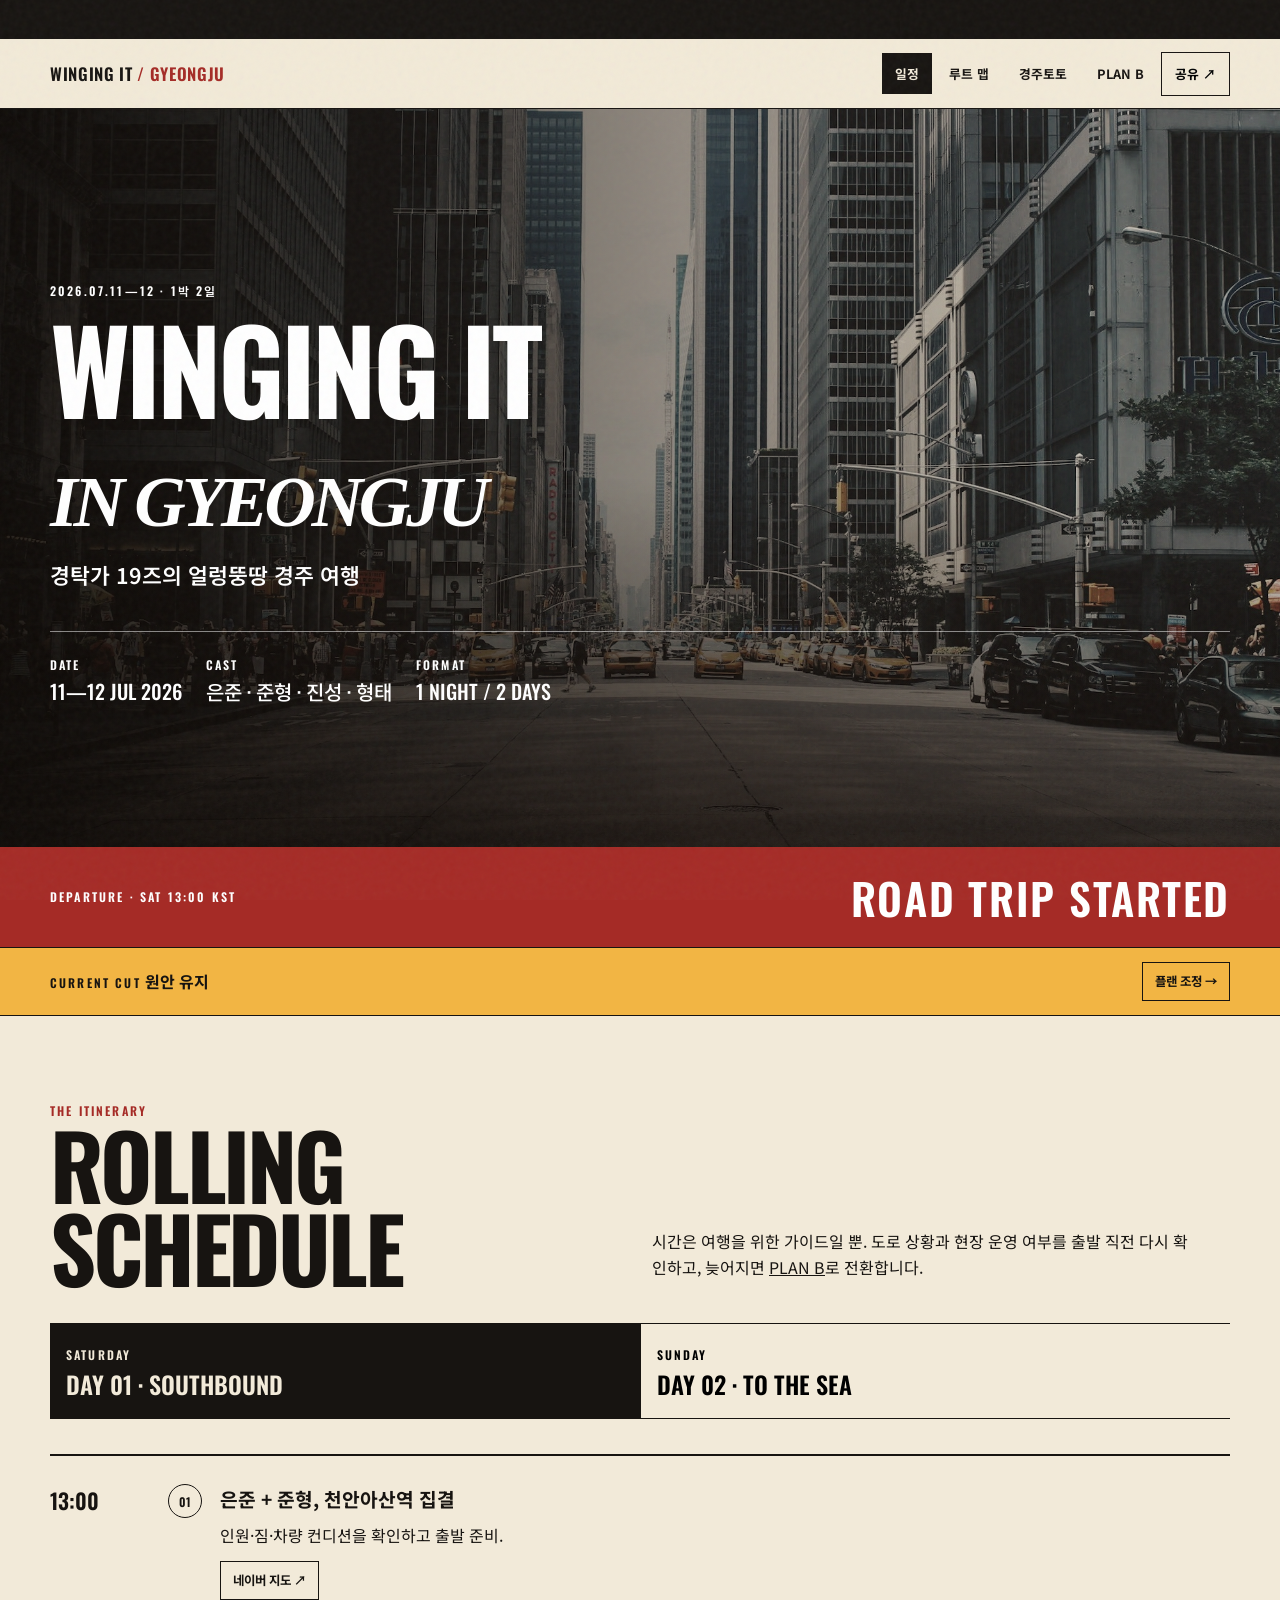
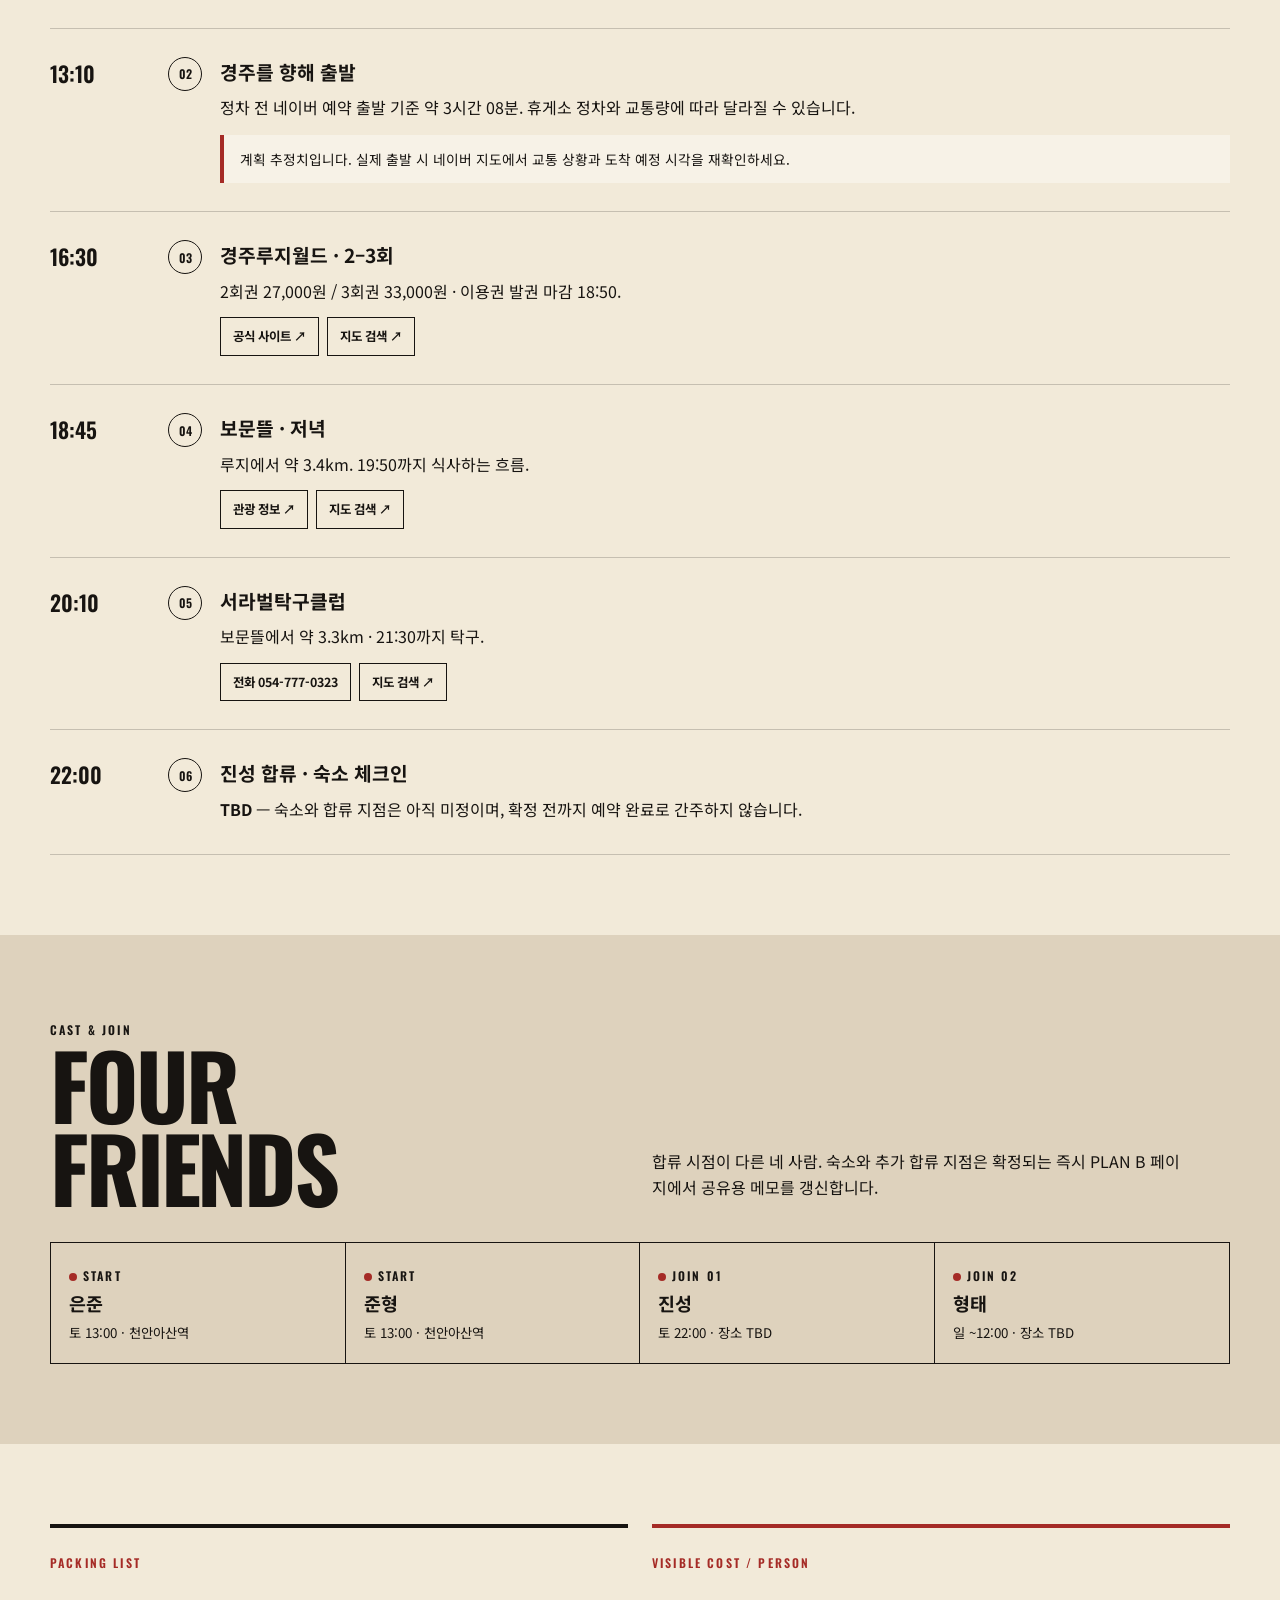
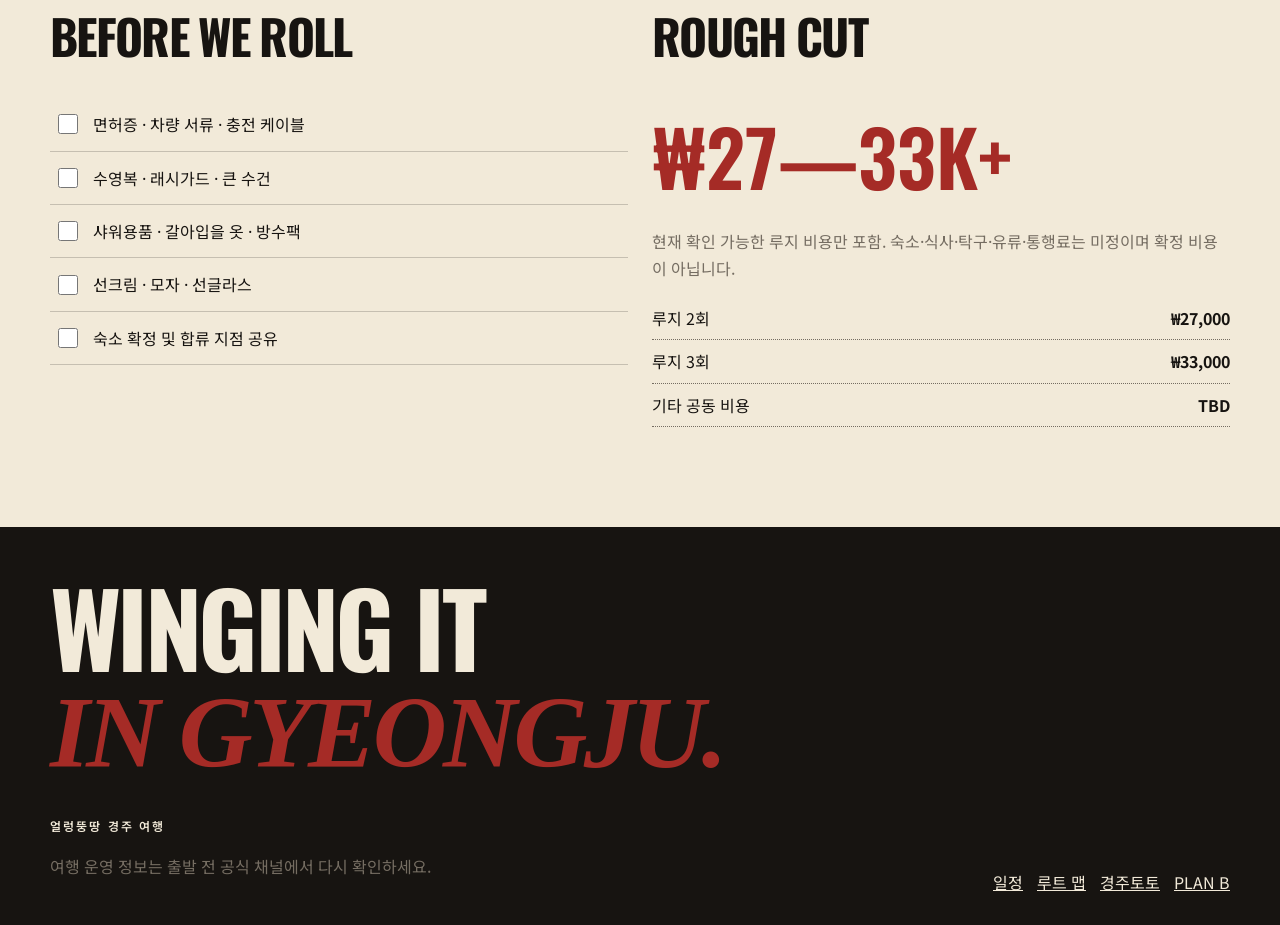
==== commit 019b094e: "feat: rebrand trip and gate Gyeongju Toto by player" ====
--- a/index.html
+++ b/index.html
@@ -1,7 +1,7 @@
-<!doctype html><html lang="ko"><head><meta charset="utf-8"><meta name="viewport" content="width=device-width,initial-scale=1"><meta name="theme-color" content="#171411"><meta name="description" content="경탁가 19즈의 2026 경주 1박 2일 여행 계획"><title>투 데이 경주 — 경탁가 19즈 경주 여행</title><link rel="stylesheet" href="styles.css"><script defer src="app.js"></script></head><body>
+<!doctype html><html lang="ko"><head><meta charset="utf-8"><meta name="viewport" content="width=device-width,initial-scale=1"><meta name="theme-color" content="#171411"><meta name="description" content="경탁가 19즈의 얼렁뚱땅 2026 경주 1박 2일 여행 계획"><title>WINGING IT IN GYEONGJU — 경탁가 19즈</title><link rel="stylesheet" href="styles.css"><script defer src="app.js"></script></head><body>
 <a class="skip" href="#main">본문 바로가기</a><div class="topbar"><div class="ticker">2026.07.11—12 · 경탁가 19즈 경주 여행 · 천안아산 → 경주 → 봉길대왕암해변 ·&nbsp;</div></div>
-<header class="site"><nav class="shell" aria-label="주요 메뉴"><a class="brand" href="index.html">GYEONGJU <span>/ 26</span></a><div class="navlinks"><a href="index.html" aria-current="page">일정</a><a href="map.html">루트 맵</a><a href="pickem.html">PICK’EM</a><a href="plan-b.html">PLAN B</a><button class="share-btn" data-share type="button" aria-label="여행 링크 공유">공유 ↗</button></div></nav></header>
-<main id="main"><section class="hero"><div class="hero-bg" role="img" aria-label="도심 도로를 달리는 로드트립 풍경"></div><div class="shell hero-content"><span class="eyebrow">2026.07.11—12 · 1박 2일</span><h1 class="display">투 데이<br><span class="serif">경주</span></h1><p class="hero-lead">경탁가 19즈 경주 여행</p><div class="hero-meta"><div><span class="eyebrow">DATE</span><b>11—12 JUL 2026</b></div><div><span class="eyebrow">CAST</span><b>은준 · 준형 · 진성 · 형태</b></div><div><span class="eyebrow">FORMAT</span><b>1 NIGHT / 2 DAYS</b></div></div></div></section>
+<header class="site"><nav class="shell" aria-label="주요 메뉴"><a class="brand" href="index.html">WINGING IT <span>/ GYEONGJU</span></a><div class="navlinks"><a href="index.html" aria-current="page">일정</a><a href="map.html">루트 맵</a><a href="pickem.html">경주토토</a><a href="plan-b.html">PLAN B</a><button class="share-btn" data-share type="button" aria-label="여행 링크 공유">공유 ↗</button></div></nav></header>
+<main id="main"><section class="hero"><div class="hero-bg" role="img" aria-label="도심 도로를 달리는 로드트립 풍경"></div><div class="shell hero-content"><span class="eyebrow">2026.07.11—12 · 1박 2일</span><h1 class="display brand-hero-title">WINGING IT<br><span class="serif">IN GYEONGJU</span></h1><p class="hero-lead">경탁가 19즈의 얼렁뚱땅 경주 여행</p><div class="hero-meta"><div><span class="eyebrow">DATE</span><b>11—12 JUL 2026</b></div><div><span class="eyebrow">CAST</span><b>은준 · 준형 · 진성 · 형태</b></div><div><span class="eyebrow">FORMAT</span><b>1 NIGHT / 2 DAYS</b></div></div></div></section>
 <div class="countdown-wrap"><div class="shell countdown"><span class="eyebrow">DEPARTURE · SAT 13:00 KST</span><strong data-countdown aria-live="off">LOADING THE REEL…</strong></div></div>
 <div class="status-band"><div class="shell"><div><span class="eyebrow">CURRENT CUT</span> <b data-plan-status>원안 유지</b></div><a class="mini-link" href="plan-b.html">플랜 조정 →</a></div></div>
 <section class="section shell" aria-labelledby="schedule-title"><div class="section-head"><div><span class="eyebrow red">THE ITINERARY</span><h2 id="schedule-title" class="display">ROLLING<br>SCHEDULE</h2></div><p>시간은 여행을 위한 가이드일 뿐. 도로 상황과 현장 운영 여부를 출발 직전 다시 확인하고, 늦어지면 <a href="plan-b.html">PLAN B</a>로 전환합니다.</p></div>
@@ -10,4 +10,4 @@
 <div data-day-panel="2" hidden><ol class="timeline"><li><time class="time">~12:00</time><span class="frame-no">01</span><div class="event"><h3>형태 합류 + 점심</h3><p>합류 장소와 식당은 TBD. 전날 단체방에서 최종 확정.</p></div></li><li><time class="time">~13:20</time><span class="frame-no">02</span><div class="event"><h3>봉길대왕암해변으로 이동</h3><p>경주시내 임시 허브 기준 계획 추정 약 36.9km / 38분 (OSRM).</p><div class="event-actions"><a class="mini-link" target="_blank" rel="noopener" href="https://map.naver.com/p/search/%EB%B4%89%EA%B8%B8%EB%8C%80%EC%99%95%EC%95%94%ED%95%B4%EB%B3%80">지도 검색 ↗</a></div></div></li><li><time class="time">14:00</time><span class="frame-no">03</span><div class="event"><h3>SWIM / 봉길대왕암해변</h3><p>17:30까지 물놀이 후 샤워. 공식 입수 마감은 19:00.</p><div class="note">파고·기상·현장 통제에 따라 입수가 금지될 수 있습니다. 안전요원 지시를 우선하고, 통제 시 PLAN B로 전환합니다.</div></div></li><li><time class="time">17:30</time><span class="frame-no">04</span><div class="event"><h3>샤워 + 귀가 준비</h3><p>젖은 짐을 정리하고 운전자 상태를 확인한 뒤 출발합니다.</p></div></li></ol></div></section>
 <section class="section" style="background:#ded2bd"><div class="shell"><div class="section-head"><div><span class="eyebrow">CAST & JOIN</span><h2 class="display">FOUR<br>FRIENDS</h2></div><p>합류 시점이 다른 네 사람. 숙소와 추가 합류 지점은 확정되는 즉시 PLAN B 페이지에서 공유용 메모를 갱신합니다.</p></div><div class="members"><div class="member"><span class="eyebrow"><i class="dot"></i>START</span><b>은준</b><small>토 13:00 · 천안아산역</small></div><div class="member"><span class="eyebrow"><i class="dot"></i>START</span><b>준형</b><small>토 13:00 · 천안아산역</small></div><div class="member"><span class="eyebrow"><i class="dot"></i>JOIN 01</span><b>진성</b><small>토 22:00 · 장소 TBD</small></div><div class="member"><span class="eyebrow"><i class="dot"></i>JOIN 02</span><b>형태</b><small>일 ~12:00 · 장소 TBD</small></div></div></div></section>
 <section class="section shell"><div class="grid-2"><article class="editorial-card"><span class="eyebrow red">PACKING LIST</span><h2 class="display" style="font-size:3rem">BEFORE WE ROLL</h2><ul class="checklist"><li><label><input type="checkbox" data-check="license"><span>면허증 · 차량 서류 · 충전 케이블</span></label></li><li><label><input type="checkbox" data-check="swim"><span>수영복 · 래시가드 · 큰 수건</span></label></li><li><label><input type="checkbox" data-check="shower"><span>샤워용품 · 갈아입을 옷 · 방수팩</span></label></li><li><label><input type="checkbox" data-check="sun"><span>선크림 · 모자 · 선글라스</span></label></li><li><label><input type="checkbox" data-check="booking"><span>숙소 확정 및 합류 지점 공유</span></label></li></ul></article><article class="editorial-card redtop"><span class="eyebrow red">VISIBLE COST / PERSON</span><h2 class="display" style="font-size:3rem">ROUGH CUT</h2><div class="cost-total">₩27—33K+</div><p class="muted">현재 확인 가능한 루지 비용만 포함. 숙소·식사·탁구·유류·통행료는 미정이며 확정 비용이 아닙니다.</p><div class="cost-lines"><div><span>루지 2회</span><b>₩27,000</b></div><div><span>루지 3회</span><b>₩33,000</b></div><div><span>기타 공동 비용</span><b>TBD</b></div></div></article></div></section></main>
-<footer><div class="shell"><h2 class="footer-title display">경탁가 19즈<br><span class="serif red">경주 여행.</span></h2><div class="footer-grid"><div><span class="eyebrow">투 데이 경주</span><p class="muted">여행 운영 정보는 출발 전 공식 채널에서 다시 확인하세요.</p></div><div class="footer-nav"><a href="index.html">일정</a><a href="map.html">루트 맵</a><a href="plan-b.html">PLAN B</a></div></div></div></footer></body></html>+<footer><div class="shell"><h2 class="footer-title display">WINGING IT<br><span class="serif red">IN GYEONGJU.</span></h2><div class="footer-grid"><div><span class="eyebrow">얼렁뚱땅 경주 여행</span><p class="muted">여행 운영 정보는 출발 전 공식 채널에서 다시 확인하세요.</p></div><div class="footer-nav"><a href="index.html">일정</a><a href="map.html">루트 맵</a><a href="pickem.html">경주토토</a><a href="plan-b.html">PLAN B</a></div></div></div></footer></body></html>
--- a/styles.css
+++ b/styles.css
@@ -1,13 +1,15 @@
 @import url('https://fonts.googleapis.com/css2?family=Black+Han+Sans&family=Noto+Sans+KR:wght@400;500;600;700;900&family=Oswald:wght@400;500;600&display=swap');
 
 :root{--ink:#171411;--paper:#f2ead9;--paper2:#ded2bd;--red:#a52b26;--red2:#d44834;--yellow:#f2b544;--muted:#756d62;--line:rgba(23,20,17,.2);--shadow:0 18px 50px rgba(28,16,9,.16);--serif:Georgia,'Times New Roman',serif;--sans:'Noto Sans KR',sans-serif;--display:'Oswald','Noto Sans KR',sans-serif}
-*{box-sizing:border-box}html{scroll-behavior:smooth}body{margin:0;background:var(--paper);color:var(--ink);font-family:var(--sans);line-height:1.65;overflow-x:hidden}body:before{content:'';position:fixed;inset:0;pointer-events:none;z-index:9999;opacity:.2;background-image:url("data:image/svg+xml,%3Csvg viewBox='0 0 180 180' xmlns='http://www.w3.org/2000/svg'%3E%3Cfilter id='n'%3E%3CfeTurbulence type='fractalNoise' baseFrequency='.85' numOctaves='4' stitchTiles='stitch'/%3E%3C/filter%3E%3Crect width='100%25' height='100%25' filter='url(%23n)' opacity='.22'/%3E%3C/svg%3E")}a{color:inherit}button,input,select,textarea{font:inherit}button,a,input,label,select,textarea{touch-action:manipulation}button,.button{min-height:44px}.skip{position:fixed;top:8px;left:8px;transform:translateY(-150%);background:var(--ink);color:#fff;padding:10px 16px;z-index:10000}.skip:focus{transform:none}.shell{width:min(1180px,calc(100% - 32px));margin:auto}.eyebrow{font:600 .75rem/1 var(--display);letter-spacing:.18em;text-transform:uppercase}.display{font-family:var(--display);text-transform:uppercase;line-height:.93;letter-spacing:-.035em}.serif{font-family:var(--serif);font-style:italic}.muted{color:var(--muted)}.red{color:var(--red)}.rule{border:0;border-top:1px solid var(--line);margin:24px 0}.topbar{background:var(--ink);color:var(--paper);min-height:39px;display:flex;align-items:center;font:500 .7rem var(--display);letter-spacing:.15em;white-space:nowrap;overflow:hidden}.ticker{animation:ticker 24s linear infinite;display:inline-block;padding-left:100%}@keyframes ticker{to{transform:translateX(-100%)}}header.site{position:sticky;top:0;z-index:1000;background:rgba(242,234,217,.95);border-bottom:1px solid var(--ink);backdrop-filter:blur(8px)}nav{height:69px;display:flex;align-items:center;justify-content:space-between;gap:20px}.brand{text-decoration:none;font:600 1.05rem var(--display);letter-spacing:.04em}.brand span{color:var(--red)}.navlinks{display:flex;align-items:center;gap:4px}.navlinks a,.share-btn{border:0;background:transparent;text-decoration:none;padding:10px 13px;font-size:.8rem;font-weight:700;cursor:pointer}.navlinks a[aria-current=page]{background:var(--ink);color:var(--paper)}.share-btn{border:1px solid var(--ink)}
+*{box-sizing:border-box}[hidden]{display:none!important}html{scroll-behavior:smooth}body{margin:0;background:var(--paper);color:var(--ink);font-family:var(--sans);line-height:1.65;overflow-x:hidden}body:before{content:'';position:fixed;inset:0;pointer-events:none;z-index:9999;opacity:.2;background-image:url("data:image/svg+xml,%3Csvg viewBox='0 0 180 180' xmlns='http://www.w3.org/2000/svg'%3E%3Cfilter id='n'%3E%3CfeTurbulence type='fractalNoise' baseFrequency='.85' numOctaves='4' stitchTiles='stitch'/%3E%3C/filter%3E%3Crect width='100%25' height='100%25' filter='url(%23n)' opacity='.22'/%3E%3C/svg%3E")}a{color:inherit}button,input,select,textarea{font:inherit}button,a,input,label,select,textarea{touch-action:manipulation}button,.button{min-height:44px}.skip{position:fixed;top:8px;left:8px;transform:translateY(-150%);background:var(--ink);color:#fff;padding:10px 16px;z-index:10000}.skip:focus{transform:none}.shell{width:min(1180px,calc(100% - 32px));margin:auto}.eyebrow{font:600 .75rem/1 var(--display);letter-spacing:.18em;text-transform:uppercase}.display{font-family:var(--display);text-transform:uppercase;line-height:.93;letter-spacing:-.035em}.serif{font-family:var(--serif);font-style:italic}.muted{color:var(--muted)}.red{color:var(--red)}.rule{border:0;border-top:1px solid var(--line);margin:24px 0}.topbar{background:var(--ink);color:var(--paper);min-height:39px;display:flex;align-items:center;font:500 .7rem var(--display);letter-spacing:.15em;white-space:nowrap;overflow:hidden}.ticker{animation:ticker 24s linear infinite;display:inline-block;padding-left:100%}@keyframes ticker{to{transform:translateX(-100%)}}header.site{position:sticky;top:0;z-index:1000;background:rgba(242,234,217,.95);border-bottom:1px solid var(--ink);backdrop-filter:blur(8px)}nav{height:69px;display:flex;align-items:center;justify-content:space-between;gap:20px}.brand{text-decoration:none;font:600 1.05rem var(--display);letter-spacing:.04em}.brand span{color:var(--red)}.navlinks{display:flex;align-items:center;gap:4px}.navlinks a,.share-btn{border:0;background:transparent;text-decoration:none;padding:10px 13px;font-size:.8rem;font-weight:700;cursor:pointer}.navlinks a[aria-current=page]{background:var(--ink);color:var(--paper)}.share-btn{border:1px solid var(--ink)}
 .hero{min-height:clamp(620px,82vh,850px);position:relative;background:#271f18;color:#fff;display:grid;align-items:end;overflow:hidden}.hero:after{content:'';position:absolute;inset:0;background:linear-gradient(90deg,rgba(13,9,6,.88) 0%,rgba(20,11,6,.45) 55%,rgba(20,10,5,.1)),linear-gradient(0deg,rgba(13,8,5,.8),transparent 50%)}.hero-bg{position:absolute;inset:0;background:linear-gradient(120deg,#7a2b1f,#df9c4e 45%,#2d4a52);background-image:url('assets/road-trip.jpg');background-size:cover;background-position:center;filter:saturate(.75) sepia(.2)}.hero-content{position:relative;z-index:2;padding:80px 0 54px}.hero h1{font-size:clamp(4rem,12vw,10.2rem);max-width:1050px;margin:12px 0 20px}.hero-lead{font-size:clamp(1rem,2vw,1.35rem);font-weight:600;max-width:580px}.hero-meta{display:flex;flex-wrap:wrap;gap:24px;margin-top:38px;border-top:1px solid rgba(255,255,255,.5);padding-top:18px}.hero-meta b{display:block;font:500 1.25rem var(--display)}.countdown-wrap{background:var(--red);color:#fff;padding:18px 0}.countdown{display:flex;align-items:center;justify-content:space-between;gap:16px}.countdown strong{font:600 clamp(1.2rem,4vw,2.7rem) var(--display);letter-spacing:.04em}.section{padding:80px 0}.section-head{display:grid;grid-template-columns:1fr 1fr;gap:24px;align-items:end;margin-bottom:34px}.section-head h2{font-size:clamp(2.7rem,7vw,6rem);margin:0}.section-head p{max-width:540px;margin:0 0 8px}.status-band{background:var(--yellow);border-block:1px solid var(--ink);padding:14px 0}.status-band .shell{display:flex;justify-content:space-between;gap:20px;align-items:center}.status-pill{background:var(--ink);color:#fff;padding:6px 11px;font-size:.78rem;font-weight:700}.day-switch{display:flex;border-block:1px solid var(--ink);margin-bottom:35px}.day-switch button{flex:1;border:0;border-right:1px solid var(--ink);background:transparent;padding:16px;cursor:pointer;text-align:left}.day-switch button:last-child{border:0}.day-switch button.active{background:var(--ink);color:var(--paper)}.day-switch b{display:block;font:600 1.5rem var(--display)}.day-panel[hidden]{display:none}.timeline{list-style:none;padding:0;margin:0;border-top:2px solid var(--ink)}.timeline li{display:grid;grid-template-columns:100px 34px 1fr;gap:18px;padding:28px 0;border-bottom:1px solid var(--line);position:relative}.time{font:600 1.35rem var(--display)}.frame-no{border:1px solid var(--ink);border-radius:50%;width:34px;height:34px;display:grid;place-items:center;font:600 .75rem var(--display)}.event h3{margin:0 0 6px;font-size:1.2rem}.event p{margin:4px 0}.event-actions{display:flex;flex-wrap:wrap;gap:8px;margin-top:13px}.mini-link,.button{display:inline-flex;align-items:center;justify-content:center;gap:7px;border:1px solid var(--ink);padding:8px 12px;text-decoration:none;background:transparent;font-size:.78rem;font-weight:700;cursor:pointer}.mini-link:hover,.button:hover{background:var(--ink);color:var(--paper)}.note{border-left:4px solid var(--red);padding:13px 16px;background:rgba(255,255,255,.35);font-size:.86rem;margin-top:14px}.grid-2{display:grid;grid-template-columns:1fr 1fr;gap:24px}.grid-3{display:grid;grid-template-columns:repeat(3,1fr);gap:18px}.editorial-card{border-top:4px solid var(--ink);padding:20px 0;min-width:0}.editorial-card.redtop{border-color:var(--red)}.editorial-card h3{font-size:1.15rem;margin:4px 0 14px}.members{display:grid;grid-template-columns:repeat(4,1fr);border:1px solid var(--ink)}.member{padding:18px;border-right:1px solid var(--ink)}.member:last-child{border:0}.member b{display:block;font-size:1.15rem}.dot{width:8px;height:8px;border-radius:50%;display:inline-block;background:var(--red);margin-right:6px}.checklist{list-style:none;padding:0;margin:0}.checklist label{display:flex;align-items:center;gap:12px;border-bottom:1px solid var(--line);padding:13px 4px;cursor:pointer;min-height:48px}.checklist input{width:20px;height:20px;accent-color:var(--red)}.checklist input:checked+span{text-decoration:line-through;color:var(--muted)}.cost-total{font:600 clamp(2.6rem,6vw,5rem) var(--display);color:var(--red);margin:8px 0}.cost-lines div{display:flex;justify-content:space-between;padding:8px 0;border-bottom:1px dotted var(--muted)}footer{background:var(--ink);color:var(--paper);padding:52px 0 30px}.footer-title{font-size:clamp(2.5rem,8vw,7rem);margin:0 0 30px}.footer-grid{display:flex;justify-content:space-between;align-items:end;gap:24px}.footer-nav{display:flex;gap:14px;flex-wrap:wrap}.footer-nav a{color:var(--paper)}
 /* Map */.map-layout{height:calc(100vh - 108px);min-height:620px;display:grid;grid-template-columns:minmax(310px,390px) 1fr;background:var(--ink)}.map-sidebar{background:var(--paper);overflow:auto;border-right:1px solid var(--ink);z-index:500}.map-head{padding:28px 24px 20px}.map-head h1{font-size:3rem;margin:5px 0}.route-tabs{display:flex;border-block:1px solid var(--ink)}.route-tabs button{flex:1;border:0;border-right:1px solid var(--ink);background:transparent;padding:12px;cursor:pointer;font-weight:800}.route-tabs button.active{background:var(--red);color:#fff}.route-summary{padding:17px 24px;background:var(--yellow);border-bottom:1px solid var(--ink);font-size:.83rem}.route-list{list-style:none;padding:0;margin:0}.route-list li{display:grid;grid-template-columns:32px 1fr;gap:12px;padding:18px 24px;border-bottom:1px solid var(--line);cursor:pointer}.route-list li:hover,.route-list li:focus-within{background:#fff}.route-num,.cinema-marker{width:28px;height:28px;border-radius:50% 50% 50% 0;transform:rotate(-45deg);background:var(--red);color:#fff;display:grid;place-items:center;border:2px solid var(--paper);box-shadow:0 3px 9px #0005}.route-num span,.cinema-marker span{transform:rotate(45deg);font:700 12px var(--display)}.route-item h3{margin:0;font-size:.95rem}.route-item p{font-size:.78rem;margin:3px 0;color:var(--muted)}#map{height:100%;width:100%;background:#b6aa98}.leaflet-container{font-family:var(--sans)}.leaflet-popup-content-wrapper{border-radius:0;background:var(--paper);box-shadow:var(--shadow)}.leaflet-popup-tip{background:var(--paper)}.popup h3{margin:0 0 4px}.popup p{margin:3px 0;font-size:.8rem}.map-note{position:absolute;z-index:600;right:12px;bottom:25px;background:var(--paper);border:1px solid var(--ink);padding:10px 13px;max-width:280px;font-size:.72rem;box-shadow:var(--shadow)}
 /* Pick'em */
-.pickem-hero{background:var(--yellow);color:var(--ink);padding:76px 0 54px;border-bottom:1px solid var(--ink);position:relative;overflow:hidden}.pickem-hero:after{content:'×1.0  ×2.0  ×4.0';position:absolute;right:-20px;bottom:-35px;font:600 clamp(4rem,12vw,10rem) var(--display);color:rgba(23,20,17,.08);white-space:nowrap;pointer-events:none}.pickem-hero .shell{position:relative;z-index:1}.pickem-hero h1{font-size:clamp(4rem,11vw,9rem);margin:12px 0 24px;max-width:1000px}.pickem-korean-title{display:inline-block;font-size:.72em;line-height:1.02;letter-spacing:-.08em}.pickem-hero p{max-width:690px;font-size:1.05rem;font-weight:600}.pickem-rulebar{background:var(--ink);color:var(--paper);padding:15px 0}.pickem-rulebar .shell{display:flex;gap:28px;justify-content:space-between;font-size:.82rem}.pickem-rulebar b{color:var(--yellow);margin-right:7px}.pickem-shell{min-height:600px}.pickem-login{display:grid;grid-template-columns:1fr 1.25fr;gap:25px;align-items:end;border:2px solid var(--ink);padding:24px;background:var(--paper2);box-shadow:8px 8px 0 var(--ink);margin-bottom:58px}.pickem-login h2{margin:5px 0;font:600 2rem var(--display)}.pickem-login p{margin:0}.pickem-login form{display:grid;grid-template-columns:1fr 1fr auto;gap:10px;align-items:end}.pickem-login label span,.admin-form label{display:block;font-size:.76rem;font-weight:800}.pickem-login select,.pickem-login input,.admin-form input,.admin-form select{width:100%;min-height:44px;border:1px solid var(--ink);border-radius:0;background:var(--paper);padding:8px 10px}.login-state{grid-column:1/-1;border-top:1px solid var(--line);padding-top:12px;font-size:.82rem;font-weight:700}.login-state.error,.live-state.error{color:var(--red)}.pickem-toolbar{display:flex;justify-content:space-between;gap:20px;align-items:end;margin-bottom:24px}.pickem-toolbar h2{font-size:clamp(2.8rem,7vw,5.5rem);margin:5px 0 0}.live-state{display:flex;align-items:center;gap:8px;font-size:.75rem}.live-state i{width:9px;height:9px;border-radius:50%;background:#3b9c63;box-shadow:0 0 0 4px rgba(59,156,99,.15)}.live-state.error i{background:var(--red)}.live-state .mini-link{background:transparent}.pickem-events{display:grid;grid-template-columns:repeat(2,minmax(0,1fr));gap:22px}.pickem-card{border:1px solid var(--ink);background:rgba(255,255,255,.28);box-shadow:var(--shadow)}.pickem-card.unconfirmed{background:var(--paper2)}.pickem-card-head{display:flex;align-items:flex-start;justify-content:space-between;gap:12px;padding:22px;border-bottom:1px solid var(--ink)}.pickem-card-head h3{margin:7px 0 0;font-size:1.35rem}.event-status{background:var(--red);color:#fff;padding:6px 9px;font:600 .66rem var(--display);letter-spacing:.1em;white-space:nowrap}.event-status.locked{background:var(--ink)}.event-time{display:flex;justify-content:space-between;gap:12px;padding:13px 22px;border-bottom:1px solid var(--line);font-size:.78rem}.event-time span{color:var(--red);font-weight:800}.pick-progress{padding:13px 22px;font-size:.72rem}.pick-progress i{display:block;height:5px;background:linear-gradient(90deg,var(--red) var(--progress),rgba(23,20,17,.12) var(--progress));margin-top:7px}.pick-options{display:grid;grid-template-columns:1fr 1fr;border-block:1px solid var(--ink)}.pick-option{border:0;border-right:1px solid var(--ink);background:transparent;padding:20px;text-align:left;min-height:150px}.pick-option:last-child{border-right:0}.pick-option:not(:disabled){cursor:pointer}.pick-option:not(:disabled):hover{background:#fff}.pick-option.active{background:var(--ink);color:var(--paper)}.pick-option.winner{background:var(--yellow);color:var(--ink)}.pick-mark{display:block;font:600 .64rem var(--display);letter-spacing:.15em;color:var(--red)}.pick-option.active .pick-mark{color:var(--yellow)}.pick-option b{display:block;font-size:1.05rem;margin:13px 0}.pick-odd{display:block;font:600 1.25rem var(--display)}.pick-option small{display:block;margin-top:7px;line-height:1.4}.event-notice{padding:13px 22px;background:var(--yellow);font-size:.76rem;font-weight:700}.event-notice.locked{background:var(--ink);color:var(--paper)}.event-source{display:flex;justify-content:space-between;gap:12px;padding:14px 22px;font-size:.7rem;color:var(--muted)}.event-source a{font-weight:800;color:var(--ink)}.pickem-settlement{background:var(--ink);color:var(--paper)}.settlement-grid{display:grid;grid-template-columns:repeat(4,1fr);border:1px solid rgba(242,234,217,.45)}.settlement-grid article{padding:24px;border-right:1px solid rgba(242,234,217,.3)}.settlement-grid article:last-child{border:0}.settlement-grid b,.settlement-grid strong,.settlement-grid small{display:block}.settlement-grid b{font-size:1.1rem;margin:12px 0}.settlement-grid strong{font:600 2.5rem var(--display);color:var(--yellow)}.settlement-grid small{color:#b8afa0}.pickem-method h2{font:600 2rem var(--display);margin:9px 0}.admin-zone{border-top:2px dashed var(--red)}.admin-form{display:grid;grid-template-columns:repeat(3,1fr);gap:14px;align-items:end}.admin-form button{align-self:end}.admin-form label{margin:0}
+.pickem-hero{background:var(--yellow);color:var(--ink);padding:76px 0 54px;border-bottom:1px solid var(--ink);position:relative;overflow:hidden}.pickem-hero:after{content:'×1.0  ×2.0  ×4.0';position:absolute;right:-20px;bottom:-35px;font:600 clamp(4rem,12vw,10rem) var(--display);color:rgba(23,20,17,.08);white-space:nowrap;pointer-events:none}.pickem-hero .shell{position:relative;z-index:1}.pickem-hero h1{font-size:clamp(4rem,11vw,9rem);margin:12px 0 24px;max-width:1000px}.pickem-korean-title{display:inline-block;font-size:.72em;line-height:1.02;letter-spacing:-.08em}.pickem-hero p{max-width:690px;font-size:1.05rem;font-weight:600}.pickem-rulebar{background:var(--ink);color:var(--paper);padding:15px 0}.pickem-rulebar .shell{display:flex;gap:28px;justify-content:space-between;font-size:.82rem}.pickem-rulebar b{color:var(--yellow);margin-right:7px}.pickem-shell{min-height:600px}.pickem-login{display:grid;grid-template-columns:1fr 1.25fr;gap:25px;align-items:end;border:2px solid var(--ink);padding:24px;background:var(--paper2);box-shadow:8px 8px 0 var(--ink);margin-bottom:58px}.pickem-login h2{margin:5px 0;font:600 2rem var(--display)}.pickem-login p{margin:0}.pickem-login form{display:grid;grid-template-columns:minmax(0,1fr) auto;gap:10px;align-items:end}.pickem-login label span,.admin-form label{display:block;font-size:.76rem;font-weight:800}.pickem-login select,.pickem-login input,.admin-form input,.admin-form select{width:100%;min-height:44px;border:1px solid var(--ink);border-radius:0;background:var(--paper);padding:8px 10px}.login-state{grid-column:1/-1;border-top:1px solid var(--line);padding-top:12px;font-size:.82rem;font-weight:700}.login-state.error,.live-state.error{color:var(--red)}.pickem-toolbar{display:flex;justify-content:space-between;gap:20px;align-items:end;margin-bottom:24px}.pickem-toolbar h2{font-size:clamp(2.8rem,7vw,5.5rem);margin:5px 0 0}.live-state{display:flex;align-items:center;gap:8px;font-size:.75rem}.live-state i{width:9px;height:9px;border-radius:50%;background:#3b9c63;box-shadow:0 0 0 4px rgba(59,156,99,.15)}.live-state.error i{background:var(--red)}.live-state .mini-link{background:transparent}.pickem-events{display:grid;grid-template-columns:repeat(2,minmax(0,1fr));gap:22px}.pickem-card{border:1px solid var(--ink);background:rgba(255,255,255,.28);box-shadow:var(--shadow)}.pickem-card.unconfirmed{background:var(--paper2)}.pickem-card-head{display:flex;align-items:flex-start;justify-content:space-between;gap:12px;padding:22px;border-bottom:1px solid var(--ink)}.pickem-card-head h3{margin:7px 0 0;font-size:1.35rem}.event-status{background:var(--red);color:#fff;padding:6px 9px;font:600 .66rem var(--display);letter-spacing:.1em;white-space:nowrap}.event-status.locked{background:var(--ink)}.event-time{display:flex;justify-content:space-between;gap:12px;padding:13px 22px;border-bottom:1px solid var(--line);font-size:.78rem}.event-time span{color:var(--red);font-weight:800}.pick-progress{padding:13px 22px;font-size:.72rem}.pick-progress i{display:block;height:5px;background:linear-gradient(90deg,var(--red) var(--progress),rgba(23,20,17,.12) var(--progress));margin-top:7px}.pick-options{display:grid;grid-template-columns:1fr 1fr;border-block:1px solid var(--ink)}.pick-option{border:0;border-right:1px solid var(--ink);background:transparent;padding:20px;text-align:left;min-height:150px}.pick-option:last-child{border-right:0}.pick-option:not(:disabled){cursor:pointer}.pick-option:not(:disabled):hover{background:#fff}.pick-option.active{background:var(--ink);color:var(--paper)}.pick-option.winner{background:var(--yellow);color:var(--ink)}.pick-mark{display:block;font:600 .64rem var(--display);letter-spacing:.15em;color:var(--red)}.pick-option.active .pick-mark{color:var(--yellow)}.pick-option b{display:block;font-size:1.05rem;margin:13px 0}.pick-odd{display:block;font:600 1.25rem var(--display)}.pick-option small{display:block;margin-top:7px;line-height:1.4}.event-notice{padding:13px 22px;background:var(--yellow);font-size:.76rem;font-weight:700}.event-notice.locked{background:var(--ink);color:var(--paper)}.event-source{display:flex;justify-content:space-between;gap:12px;padding:14px 22px;font-size:.7rem;color:var(--muted)}.event-source a{font-weight:800;color:var(--ink)}.pickem-settlement{background:var(--ink);color:var(--paper)}.settlement-grid{display:grid;grid-template-columns:repeat(4,1fr);border:1px solid rgba(242,234,217,.45)}.settlement-grid article{padding:24px;border-right:1px solid rgba(242,234,217,.3)}.settlement-grid article:last-child{border:0}.settlement-grid b,.settlement-grid strong,.settlement-grid small{display:block}.settlement-grid b{font-size:1.1rem;margin:12px 0}.settlement-grid strong{font:600 2.5rem var(--display);color:var(--yellow)}.settlement-grid small{color:#b8afa0}.pickem-method h2{font:600 2rem var(--display);margin:9px 0}.admin-zone{border-top:2px dashed var(--red)}.admin-form{display:grid;grid-template-columns:repeat(3,1fr);gap:14px;align-items:end}.admin-form button{align-self:end}.admin-form label{margin:0}
 
+.hero h1.brand-hero-title{font-size:clamp(3.8rem,9vw,8rem)}.brand-hero-title .serif{display:inline-block;font-size:.62em;letter-spacing:-.06em;white-space:nowrap}.toto-gate{min-height:100svh;display:grid;place-items:center;padding:32px 16px;background:var(--yellow);position:relative;overflow:hidden}.toto-gate:after{content:'TOTO';position:absolute;right:-4vw;bottom:-10vw;color:rgba(23,20,17,.07);font:600 clamp(10rem,40vw,30rem)/.8 var(--display);pointer-events:none}.toto-gate-card{position:relative;z-index:1;width:min(680px,100%);border:2px solid var(--ink);background:var(--paper);padding:34px;box-shadow:10px 10px 0 var(--ink)}.toto-gate-card>.brand{display:inline-block;margin-bottom:42px}.toto-gate-card>.eyebrow{display:block}.toto-gate-card h1{font-size:clamp(3.8rem,10vw,6.5rem);margin:15px 0 20px;overflow-wrap:anywhere}.toto-gate-card h1 .serif{display:inline-block;font-size:.82em;letter-spacing:-.07em}.toto-gate-card>p{max-width:520px;margin-bottom:26px}.toto-player-grid{display:grid;grid-template-columns:1fr 1fr;border-top:1px solid var(--ink);border-left:1px solid var(--ink);margin-bottom:18px}.toto-player-grid button{min-height:112px;border:0;border-right:1px solid var(--ink);border-bottom:1px solid var(--ink);background:transparent;text-align:left;padding:17px;cursor:pointer}.toto-player-grid button:hover,.toto-player-grid button:focus-visible{background:var(--ink);color:var(--paper)}.toto-player-grid button:disabled{opacity:.45;cursor:wait}.toto-player-grid b,.toto-player-grid small{display:block}.toto-player-grid b{font-size:1.35rem;margin:8px 0 3px}.toto-player-grid small{font-size:.72rem}.toto-gate-card .login-state{margin:0 0 17px}.toto-userbar{display:flex;align-items:center;justify-content:space-between;gap:15px;margin-bottom:45px;padding:14px 18px;border:1px solid var(--ink);background:var(--paper2)}.toto-userbar b{display:block;margin-top:4px;font-size:1.05rem}
+.dinner-total-form{display:grid;grid-template-columns:minmax(150px,.8fr) minmax(220px,1fr) auto;align-items:end;gap:14px;margin:28px 0 36px;padding:22px;border:1px solid rgba(242,234,217,.45);background:rgba(242,234,217,.08)}.dinner-total-form label b{display:block;margin-top:4px;font:600 1.55rem var(--display)}.dinner-input-wrap{display:flex;align-items:center;background:var(--paper);border:2px solid var(--paper);color:var(--ink)}.dinner-input-wrap:focus-within{border-color:var(--yellow)}.dinner-input-wrap input{width:100%;min-width:0;min-height:48px;border:0;background:transparent;padding:9px 12px;text-align:right;font:700 1.15rem var(--sans);color:var(--ink);outline:0}.dinner-input-wrap span{padding-right:12px;font-weight:800}.dinner-total-form small{grid-column:1/-1;color:var(--paper2)}.dinner-total-form small.error{color:#ff8b7b}.settlement-grid article em{display:block;margin-top:4px;color:var(--yellow);font:normal 700 1.05rem var(--sans)}
 /* Plan B */.plan-hero{background:var(--red);color:#fff;padding:85px 0 50px}.plan-hero h1{font-size:clamp(4rem,13vw,10rem);margin:0}.plan-hero p{max-width:600px;font-size:1.05rem}.scenario-grid{display:grid;grid-template-columns:repeat(2,1fr);border-top:1px solid var(--ink);border-left:1px solid var(--ink)}.scenario{border:0;border-right:1px solid var(--ink);border-bottom:1px solid var(--ink);padding:24px;text-align:left;background:transparent;cursor:pointer;min-height:164px}.scenario:hover{background:#fff}.scenario.active{background:var(--ink);color:var(--paper)}.scenario .code{font:600 .7rem var(--display);letter-spacing:.16em;color:var(--red)}.scenario.active .code{color:var(--yellow)}.scenario b{display:block;font-size:1.05rem;margin:12px 0 5px}.scenario p{margin:0;font-size:.8rem}.plan-result{background:var(--yellow);border:2px solid var(--ink);padding:28px;position:sticky;top:90px}.plan-result h2{font:600 2rem var(--display);margin:0 0 10px}.plan-result ul{padding-left:18px}.form-group{margin:0 0 18px}.form-group label{display:block;font-size:.8rem;font-weight:800;margin-bottom:6px}.form-group input,.form-group textarea,.form-group select{width:100%;border:1px solid var(--ink);background:rgba(255,255,255,.35);border-radius:0;padding:11px;min-height:44px}.form-group textarea{min-height:100px;resize:vertical}.button.primary{background:var(--red);color:#fff;border-color:var(--red)}.button.dark{background:var(--ink);color:var(--paper)}.actions{display:flex;flex-wrap:wrap;gap:9px}.toast{position:fixed;bottom:20px;left:50%;transform:translate(-50%,150%);z-index:9998;background:var(--ink);color:#fff;padding:12px 20px;box-shadow:var(--shadow);transition:.25s}.toast.show{transform:translate(-50%,0)}
 @media(max-width:760px){.shell{width:min(100% - 24px,1180px)}.navlinks a{display:none}.navlinks a[aria-current=page]{display:block}.share-btn{padding:8px}.hero{min-height:680px}.hero h1{font-size:clamp(3.7rem,20vw,6rem)}.hero-content{padding-bottom:35px}.countdown{align-items:flex-start;flex-direction:column}.section{padding:55px 0}.section-head{grid-template-columns:1fr}.timeline li{grid-template-columns:70px 28px 1fr;gap:10px}.time{font-size:1.05rem}.frame-no{width:28px;height:28px}.grid-2,.grid-3{grid-template-columns:1fr}.members{grid-template-columns:1fr 1fr}.member:nth-child(2){border-right:0}.member:nth-child(-n+2){border-bottom:1px solid var(--ink)}.scenario-grid{grid-template-columns:1fr}.plan-result{position:static}.map-layout{height:auto;display:flex;flex-direction:column;min-height:0}.map-sidebar{overflow:visible;border:0}.map-head h1{font-size:2.6rem}#map{height:58vh;min-height:420px;order:-1}.map-note{position:static;max-width:none;border-width:1px 0}.footer-grid{align-items:flex-start;flex-direction:column}}@media(max-width:760px){body{padding-bottom:calc(58px + env(safe-area-inset-bottom))}header.site{backdrop-filter:none}header.site nav{height:56px}.navlinks{position:fixed;left:0;right:0;bottom:0;z-index:2100;display:grid;grid-template-columns:repeat(5,minmax(0,1fr));gap:0;background:var(--paper);border-top:1px solid var(--ink);padding-bottom:env(safe-area-inset-bottom);box-shadow:0 -8px 24px rgba(23,20,17,.12)}.navlinks a,.navlinks a[aria-current=page],.share-btn{display:flex;align-items:center;justify-content:center;min-width:0;min-height:58px;padding:6px 3px;border:0;border-right:1px solid var(--line);font-size:.72rem;white-space:nowrap}.navlinks a[aria-current=page]{background:var(--ink);color:var(--paper)}.share-btn{border-right:0}}
-@media(max-width:760px){.pickem-hero{padding:55px 0 40px}.pickem-hero h1{font-size:clamp(3.5rem,18vw,5.5rem)}.pickem-rulebar .shell{display:grid;gap:6px}.pickem-login{grid-template-columns:1fr;padding:18px;box-shadow:5px 5px 0 var(--ink)}.pickem-login form{grid-template-columns:1fr 1fr}.pickem-login form button{grid-column:1/-1}.pickem-toolbar{align-items:flex-start;flex-direction:column}.pickem-events{grid-template-columns:1fr}.pick-option{padding:16px;min-height:140px}.event-time,.event-source{align-items:flex-start;flex-direction:column}.settlement-grid{grid-template-columns:1fr 1fr}.settlement-grid article:nth-child(2){border-right:0}.settlement-grid article:nth-child(-n+2){border-bottom:1px solid rgba(242,234,217,.3)}.admin-form{grid-template-columns:1fr}.navlinks a,.navlinks a[aria-current=page],.share-btn{font-size:.65rem;padding-inline:1px}}
+@media(max-width:760px){.hero h1.brand-hero-title{font-size:clamp(2.9rem,13vw,4.8rem)}.toto-gate{padding:18px 12px calc(18px + env(safe-area-inset-bottom))}.toto-gate-card{padding:24px 18px;box-shadow:6px 6px 0 var(--ink)}.toto-gate-card>.brand{margin-bottom:28px}.toto-gate-card h1{font-size:clamp(2.7rem,11vw,3.6rem)}.toto-player-grid button{min-height:100px;padding:14px}.toto-userbar{margin-bottom:34px}.pickem-hero{padding:55px 0 40px}.pickem-hero h1{font-size:clamp(3.5rem,18vw,5.5rem)}.pickem-rulebar .shell{display:grid;gap:6px}.pickem-login{grid-template-columns:1fr;padding:18px;box-shadow:5px 5px 0 var(--ink)}.pickem-login form{grid-template-columns:1fr 1fr}.pickem-login form button{grid-column:1/-1}.pickem-toolbar{align-items:flex-start;flex-direction:column}.pickem-events{grid-template-columns:1fr}.pick-option{padding:16px;min-height:140px}.dinner-total-form{grid-template-columns:1fr;padding:18px}.dinner-total-form small{grid-column:1}.dinner-total-form .button{width:100%}.event-time,.event-source{align-items:flex-start;flex-direction:column}.settlement-grid{grid-template-columns:1fr 1fr}.settlement-grid article:nth-child(2){border-right:0}.settlement-grid article:nth-child(-n+2){border-bottom:1px solid rgba(242,234,217,.3)}.admin-form{grid-template-columns:1fr}.navlinks a,.navlinks a[aria-current=page],.share-btn{font-size:.65rem;padding-inline:1px}}
 @media(prefers-reduced-motion:reduce){*,*:before,*:after{scroll-behavior:auto!important;animation:none!important;transition:none!important}}:focus-visible{outline:3px solid var(--yellow);outline-offset:3px}
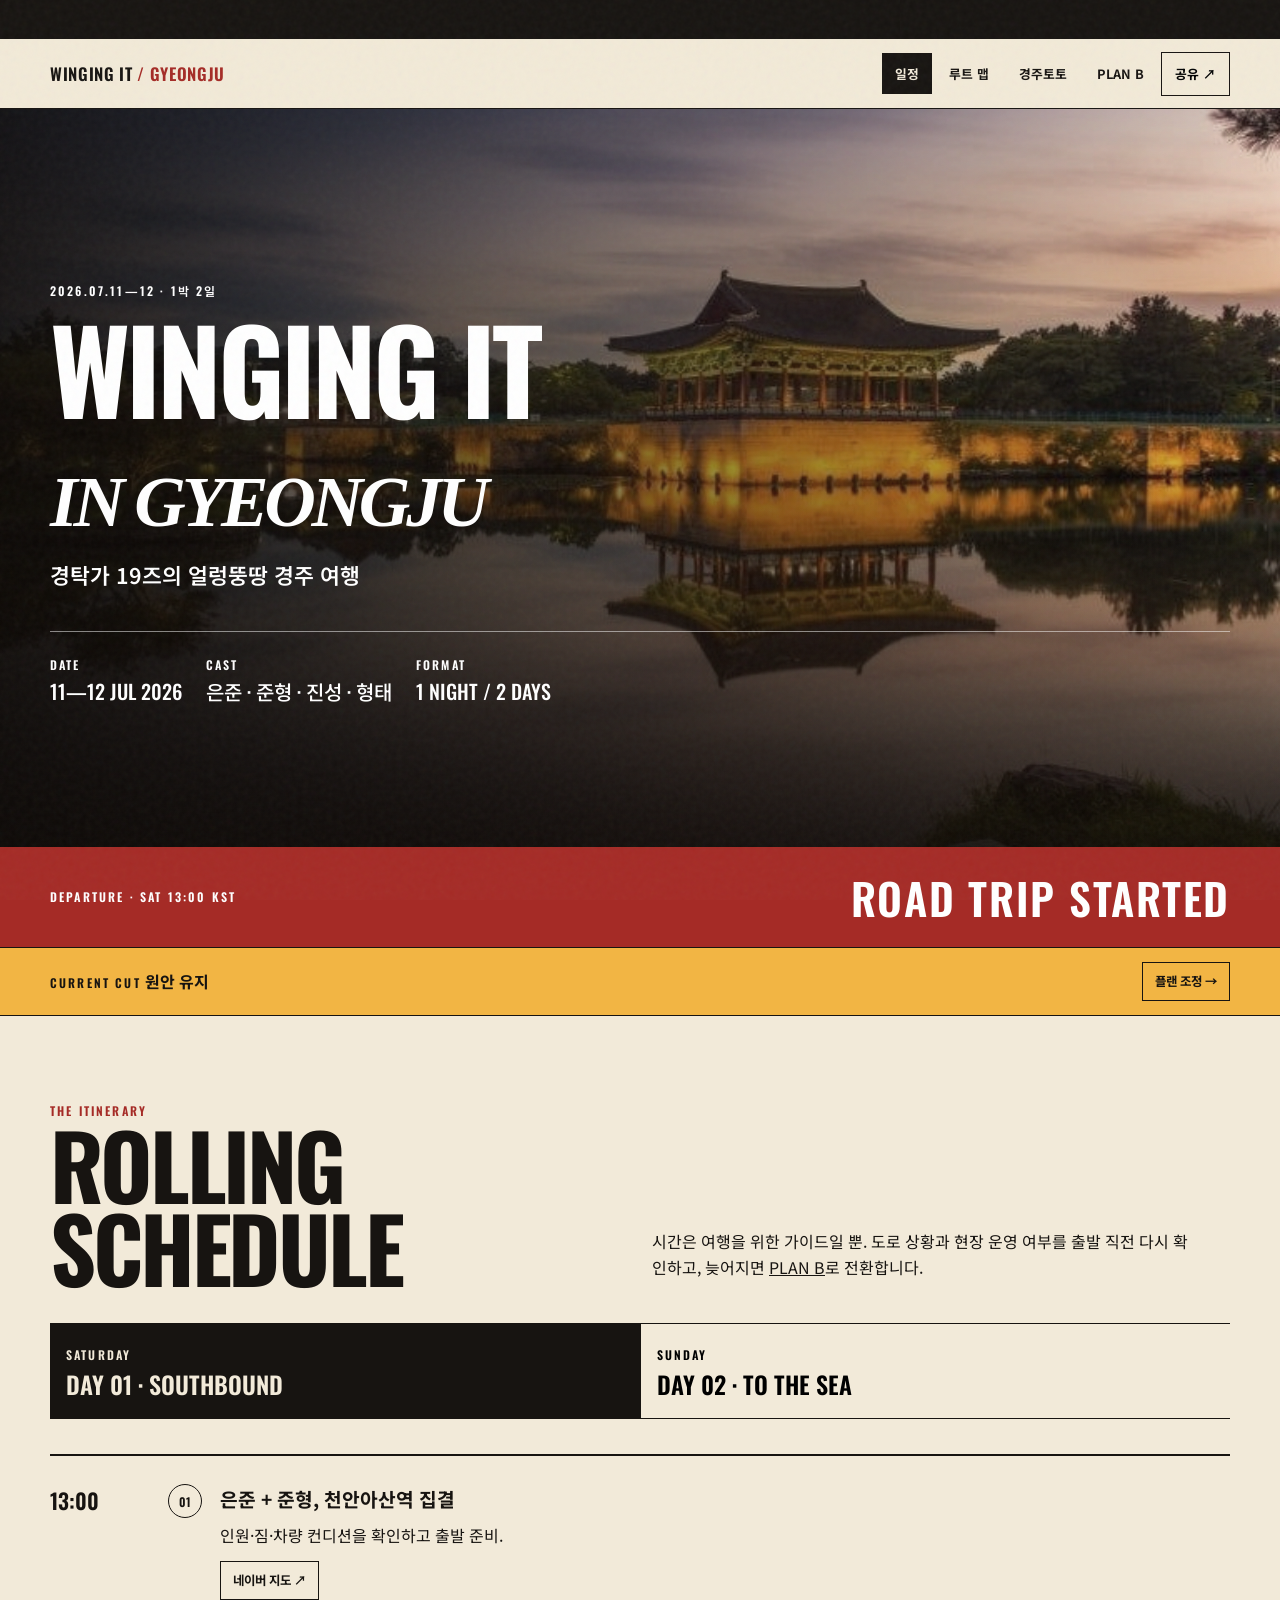
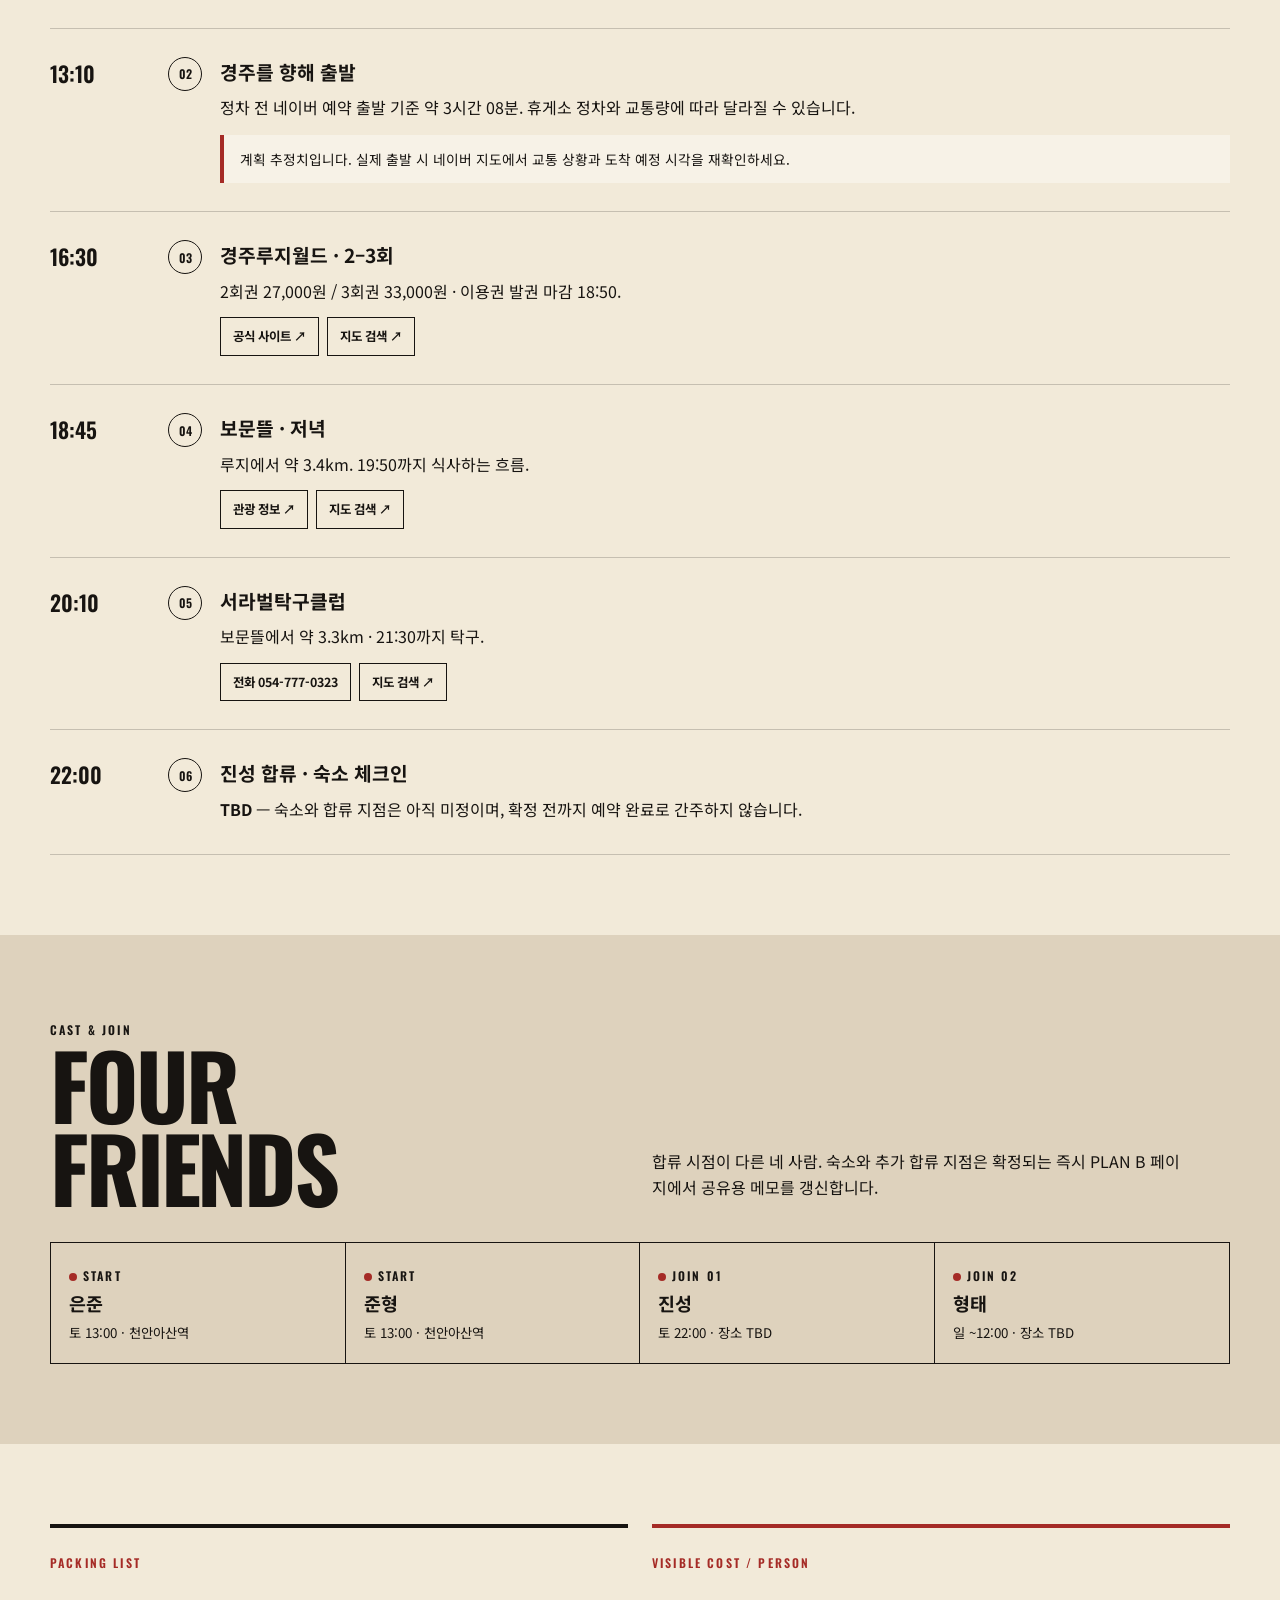
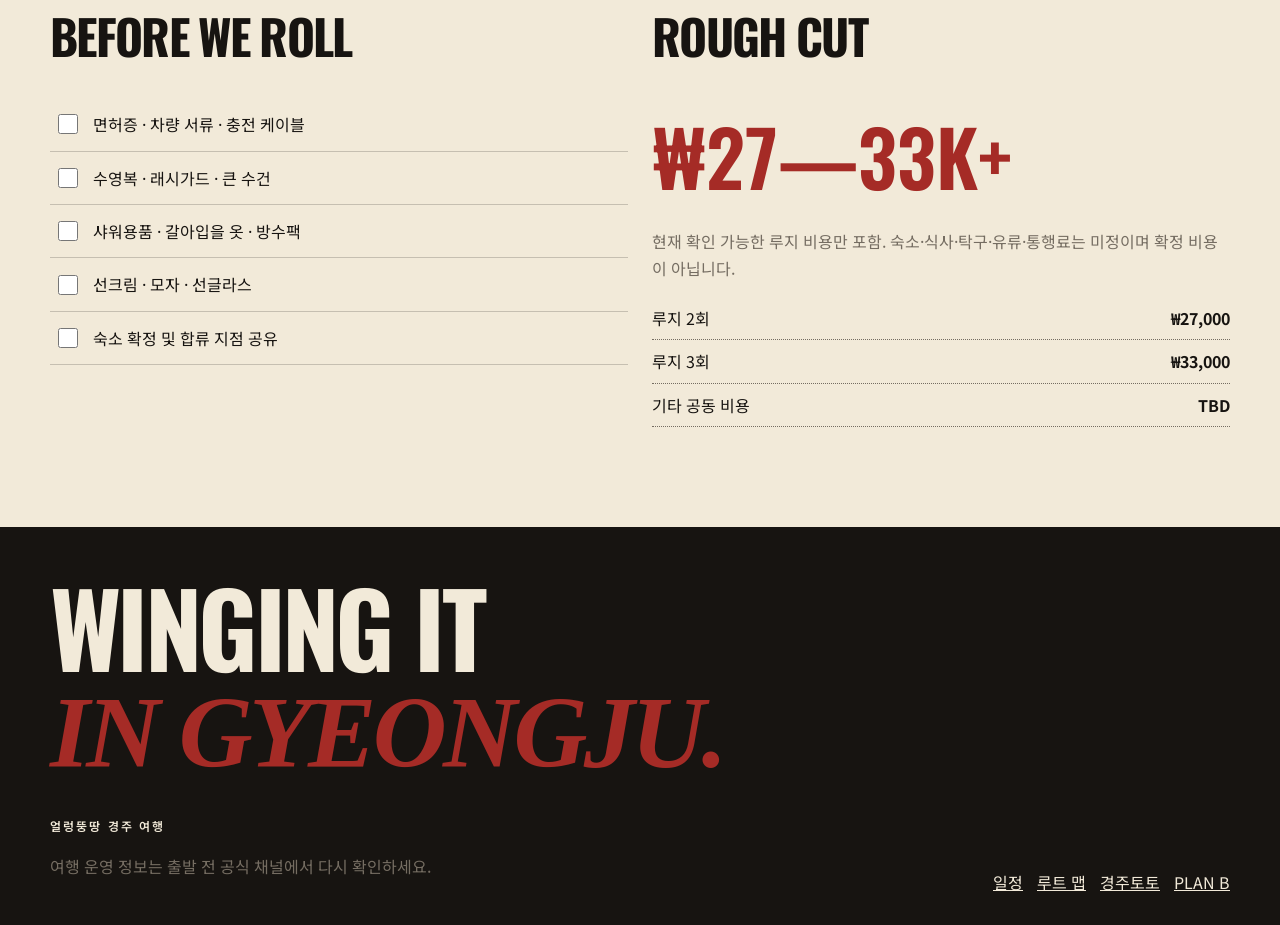
==== commit 497abeff: "feat: use real Gyeongju hero photography" ====
--- a/index.html
+++ b/index.html
@@ -1,7 +1,7 @@
 <!doctype html><html lang="ko"><head><meta charset="utf-8"><meta name="viewport" content="width=device-width,initial-scale=1"><meta name="theme-color" content="#171411"><meta name="description" content="경탁가 19즈의 얼렁뚱땅 2026 경주 1박 2일 여행 계획"><title>WINGING IT IN GYEONGJU — 경탁가 19즈</title><link rel="stylesheet" href="styles.css"><script defer src="app.js"></script></head><body>
 <a class="skip" href="#main">본문 바로가기</a><div class="topbar"><div class="ticker">2026.07.11—12 · 경탁가 19즈 경주 여행 · 천안아산 → 경주 → 봉길대왕암해변 ·&nbsp;</div></div>
 <header class="site"><nav class="shell" aria-label="주요 메뉴"><a class="brand" href="index.html">WINGING IT <span>/ GYEONGJU</span></a><div class="navlinks"><a href="index.html" aria-current="page">일정</a><a href="map.html">루트 맵</a><a href="pickem.html">경주토토</a><a href="plan-b.html">PLAN B</a><button class="share-btn" data-share type="button" aria-label="여행 링크 공유">공유 ↗</button></div></nav></header>
-<main id="main"><section class="hero"><div class="hero-bg" role="img" aria-label="도심 도로를 달리는 로드트립 풍경"></div><div class="shell hero-content"><span class="eyebrow">2026.07.11—12 · 1박 2일</span><h1 class="display brand-hero-title">WINGING IT<br><span class="serif">IN GYEONGJU</span></h1><p class="hero-lead">경탁가 19즈의 얼렁뚱땅 경주 여행</p><div class="hero-meta"><div><span class="eyebrow">DATE</span><b>11—12 JUL 2026</b></div><div><span class="eyebrow">CAST</span><b>은준 · 준형 · 진성 · 형태</b></div><div><span class="eyebrow">FORMAT</span><b>1 NIGHT / 2 DAYS</b></div></div></div></section>
+<main id="main"><section class="hero"><div class="hero-bg" role="img" aria-label="경주의 동궁과 월지 및 첨성대 유적 풍경"></div><div class="shell hero-content"><span class="eyebrow">2026.07.11—12 · 1박 2일</span><h1 class="display brand-hero-title">WINGING IT<br><span class="serif">IN GYEONGJU</span></h1><p class="hero-lead">경탁가 19즈의 얼렁뚱땅 경주 여행</p><div class="hero-meta"><div><span class="eyebrow">DATE</span><b>11—12 JUL 2026</b></div><div><span class="eyebrow">CAST</span><b>은준 · 준형 · 진성 · 형태</b></div><div><span class="eyebrow">FORMAT</span><b>1 NIGHT / 2 DAYS</b></div></div></div></section>
 <div class="countdown-wrap"><div class="shell countdown"><span class="eyebrow">DEPARTURE · SAT 13:00 KST</span><strong data-countdown aria-live="off">LOADING THE REEL…</strong></div></div>
 <div class="status-band"><div class="shell"><div><span class="eyebrow">CURRENT CUT</span> <b data-plan-status>원안 유지</b></div><a class="mini-link" href="plan-b.html">플랜 조정 →</a></div></div>
 <section class="section shell" aria-labelledby="schedule-title"><div class="section-head"><div><span class="eyebrow red">THE ITINERARY</span><h2 id="schedule-title" class="display">ROLLING<br>SCHEDULE</h2></div><p>시간은 여행을 위한 가이드일 뿐. 도로 상황과 현장 운영 여부를 출발 직전 다시 확인하고, 늦어지면 <a href="plan-b.html">PLAN B</a>로 전환합니다.</p></div>
--- a/styles.css
+++ b/styles.css
@@ -2,7 +2,7 @@
 
 :root{--ink:#171411;--paper:#f2ead9;--paper2:#ded2bd;--red:#a52b26;--red2:#d44834;--yellow:#f2b544;--muted:#756d62;--line:rgba(23,20,17,.2);--shadow:0 18px 50px rgba(28,16,9,.16);--serif:Georgia,'Times New Roman',serif;--sans:'Noto Sans KR',sans-serif;--display:'Oswald','Noto Sans KR',sans-serif}
 *{box-sizing:border-box}[hidden]{display:none!important}html{scroll-behavior:smooth}body{margin:0;background:var(--paper);color:var(--ink);font-family:var(--sans);line-height:1.65;overflow-x:hidden}body:before{content:'';position:fixed;inset:0;pointer-events:none;z-index:9999;opacity:.2;background-image:url("data:image/svg+xml,%3Csvg viewBox='0 0 180 180' xmlns='http://www.w3.org/2000/svg'%3E%3Cfilter id='n'%3E%3CfeTurbulence type='fractalNoise' baseFrequency='.85' numOctaves='4' stitchTiles='stitch'/%3E%3C/filter%3E%3Crect width='100%25' height='100%25' filter='url(%23n)' opacity='.22'/%3E%3C/svg%3E")}a{color:inherit}button,input,select,textarea{font:inherit}button,a,input,label,select,textarea{touch-action:manipulation}button,.button{min-height:44px}.skip{position:fixed;top:8px;left:8px;transform:translateY(-150%);background:var(--ink);color:#fff;padding:10px 16px;z-index:10000}.skip:focus{transform:none}.shell{width:min(1180px,calc(100% - 32px));margin:auto}.eyebrow{font:600 .75rem/1 var(--display);letter-spacing:.18em;text-transform:uppercase}.display{font-family:var(--display);text-transform:uppercase;line-height:.93;letter-spacing:-.035em}.serif{font-family:var(--serif);font-style:italic}.muted{color:var(--muted)}.red{color:var(--red)}.rule{border:0;border-top:1px solid var(--line);margin:24px 0}.topbar{background:var(--ink);color:var(--paper);min-height:39px;display:flex;align-items:center;font:500 .7rem var(--display);letter-spacing:.15em;white-space:nowrap;overflow:hidden}.ticker{animation:ticker 24s linear infinite;display:inline-block;padding-left:100%}@keyframes ticker{to{transform:translateX(-100%)}}header.site{position:sticky;top:0;z-index:1000;background:rgba(242,234,217,.95);border-bottom:1px solid var(--ink);backdrop-filter:blur(8px)}nav{height:69px;display:flex;align-items:center;justify-content:space-between;gap:20px}.brand{text-decoration:none;font:600 1.05rem var(--display);letter-spacing:.04em}.brand span{color:var(--red)}.navlinks{display:flex;align-items:center;gap:4px}.navlinks a,.share-btn{border:0;background:transparent;text-decoration:none;padding:10px 13px;font-size:.8rem;font-weight:700;cursor:pointer}.navlinks a[aria-current=page]{background:var(--ink);color:var(--paper)}.share-btn{border:1px solid var(--ink)}
-.hero{min-height:clamp(620px,82vh,850px);position:relative;background:#271f18;color:#fff;display:grid;align-items:end;overflow:hidden}.hero:after{content:'';position:absolute;inset:0;background:linear-gradient(90deg,rgba(13,9,6,.88) 0%,rgba(20,11,6,.45) 55%,rgba(20,10,5,.1)),linear-gradient(0deg,rgba(13,8,5,.8),transparent 50%)}.hero-bg{position:absolute;inset:0;background:linear-gradient(120deg,#7a2b1f,#df9c4e 45%,#2d4a52);background-image:url('assets/road-trip.jpg');background-size:cover;background-position:center;filter:saturate(.75) sepia(.2)}.hero-content{position:relative;z-index:2;padding:80px 0 54px}.hero h1{font-size:clamp(4rem,12vw,10.2rem);max-width:1050px;margin:12px 0 20px}.hero-lead{font-size:clamp(1rem,2vw,1.35rem);font-weight:600;max-width:580px}.hero-meta{display:flex;flex-wrap:wrap;gap:24px;margin-top:38px;border-top:1px solid rgba(255,255,255,.5);padding-top:18px}.hero-meta b{display:block;font:500 1.25rem var(--display)}.countdown-wrap{background:var(--red);color:#fff;padding:18px 0}.countdown{display:flex;align-items:center;justify-content:space-between;gap:16px}.countdown strong{font:600 clamp(1.2rem,4vw,2.7rem) var(--display);letter-spacing:.04em}.section{padding:80px 0}.section-head{display:grid;grid-template-columns:1fr 1fr;gap:24px;align-items:end;margin-bottom:34px}.section-head h2{font-size:clamp(2.7rem,7vw,6rem);margin:0}.section-head p{max-width:540px;margin:0 0 8px}.status-band{background:var(--yellow);border-block:1px solid var(--ink);padding:14px 0}.status-band .shell{display:flex;justify-content:space-between;gap:20px;align-items:center}.status-pill{background:var(--ink);color:#fff;padding:6px 11px;font-size:.78rem;font-weight:700}.day-switch{display:flex;border-block:1px solid var(--ink);margin-bottom:35px}.day-switch button{flex:1;border:0;border-right:1px solid var(--ink);background:transparent;padding:16px;cursor:pointer;text-align:left}.day-switch button:last-child{border:0}.day-switch button.active{background:var(--ink);color:var(--paper)}.day-switch b{display:block;font:600 1.5rem var(--display)}.day-panel[hidden]{display:none}.timeline{list-style:none;padding:0;margin:0;border-top:2px solid var(--ink)}.timeline li{display:grid;grid-template-columns:100px 34px 1fr;gap:18px;padding:28px 0;border-bottom:1px solid var(--line);position:relative}.time{font:600 1.35rem var(--display)}.frame-no{border:1px solid var(--ink);border-radius:50%;width:34px;height:34px;display:grid;place-items:center;font:600 .75rem var(--display)}.event h3{margin:0 0 6px;font-size:1.2rem}.event p{margin:4px 0}.event-actions{display:flex;flex-wrap:wrap;gap:8px;margin-top:13px}.mini-link,.button{display:inline-flex;align-items:center;justify-content:center;gap:7px;border:1px solid var(--ink);padding:8px 12px;text-decoration:none;background:transparent;font-size:.78rem;font-weight:700;cursor:pointer}.mini-link:hover,.button:hover{background:var(--ink);color:var(--paper)}.note{border-left:4px solid var(--red);padding:13px 16px;background:rgba(255,255,255,.35);font-size:.86rem;margin-top:14px}.grid-2{display:grid;grid-template-columns:1fr 1fr;gap:24px}.grid-3{display:grid;grid-template-columns:repeat(3,1fr);gap:18px}.editorial-card{border-top:4px solid var(--ink);padding:20px 0;min-width:0}.editorial-card.redtop{border-color:var(--red)}.editorial-card h3{font-size:1.15rem;margin:4px 0 14px}.members{display:grid;grid-template-columns:repeat(4,1fr);border:1px solid var(--ink)}.member{padding:18px;border-right:1px solid var(--ink)}.member:last-child{border:0}.member b{display:block;font-size:1.15rem}.dot{width:8px;height:8px;border-radius:50%;display:inline-block;background:var(--red);margin-right:6px}.checklist{list-style:none;padding:0;margin:0}.checklist label{display:flex;align-items:center;gap:12px;border-bottom:1px solid var(--line);padding:13px 4px;cursor:pointer;min-height:48px}.checklist input{width:20px;height:20px;accent-color:var(--red)}.checklist input:checked+span{text-decoration:line-through;color:var(--muted)}.cost-total{font:600 clamp(2.6rem,6vw,5rem) var(--display);color:var(--red);margin:8px 0}.cost-lines div{display:flex;justify-content:space-between;padding:8px 0;border-bottom:1px dotted var(--muted)}footer{background:var(--ink);color:var(--paper);padding:52px 0 30px}.footer-title{font-size:clamp(2.5rem,8vw,7rem);margin:0 0 30px}.footer-grid{display:flex;justify-content:space-between;align-items:end;gap:24px}.footer-nav{display:flex;gap:14px;flex-wrap:wrap}.footer-nav a{color:var(--paper)}
+.hero{min-height:clamp(620px,82vh,850px);position:relative;background:#271f18;color:#fff;display:grid;align-items:end;overflow:hidden}.hero:after{content:'';position:absolute;inset:0;background:linear-gradient(90deg,rgba(13,9,6,.88) 0%,rgba(20,11,6,.45) 55%,rgba(20,10,5,.1)),linear-gradient(0deg,rgba(13,8,5,.8),transparent 50%)}.hero-bg{position:absolute;inset:0;background:linear-gradient(120deg,#7a2b1f,#df9c4e 45%,#2d4a52);background-image:url('assets/gyeongju-donggung-wolji.jpg');background-size:cover;background-position:center;filter:saturate(.82) sepia(.08)}.hero-content{position:relative;z-index:2;padding:80px 0 54px}.hero h1{font-size:clamp(4rem,12vw,10.2rem);max-width:1050px;margin:12px 0 20px}.hero-lead{font-size:clamp(1rem,2vw,1.35rem);font-weight:600;max-width:580px}.hero-meta{display:flex;flex-wrap:wrap;gap:24px;margin-top:38px;border-top:1px solid rgba(255,255,255,.5);padding-top:18px}.hero-meta b{display:block;font:500 1.25rem var(--display)}.countdown-wrap{background:var(--red);color:#fff;padding:18px 0}.countdown{display:flex;align-items:center;justify-content:space-between;gap:16px}.countdown strong{font:600 clamp(1.2rem,4vw,2.7rem) var(--display);letter-spacing:.04em}.section{padding:80px 0}.section-head{display:grid;grid-template-columns:1fr 1fr;gap:24px;align-items:end;margin-bottom:34px}.section-head h2{font-size:clamp(2.7rem,7vw,6rem);margin:0}.section-head p{max-width:540px;margin:0 0 8px}.status-band{background:var(--yellow);border-block:1px solid var(--ink);padding:14px 0}.status-band .shell{display:flex;justify-content:space-between;gap:20px;align-items:center}.status-pill{background:var(--ink);color:#fff;padding:6px 11px;font-size:.78rem;font-weight:700}.day-switch{display:flex;border-block:1px solid var(--ink);margin-bottom:35px}.day-switch button{flex:1;border:0;border-right:1px solid var(--ink);background:transparent;padding:16px;cursor:pointer;text-align:left}.day-switch button:last-child{border:0}.day-switch button.active{background:var(--ink);color:var(--paper)}.day-switch b{display:block;font:600 1.5rem var(--display)}.day-panel[hidden]{display:none}.timeline{list-style:none;padding:0;margin:0;border-top:2px solid var(--ink)}.timeline li{display:grid;grid-template-columns:100px 34px 1fr;gap:18px;padding:28px 0;border-bottom:1px solid var(--line);position:relative}.time{font:600 1.35rem var(--display)}.frame-no{border:1px solid var(--ink);border-radius:50%;width:34px;height:34px;display:grid;place-items:center;font:600 .75rem var(--display)}.event h3{margin:0 0 6px;font-size:1.2rem}.event p{margin:4px 0}.event-actions{display:flex;flex-wrap:wrap;gap:8px;margin-top:13px}.mini-link,.button{display:inline-flex;align-items:center;justify-content:center;gap:7px;border:1px solid var(--ink);padding:8px 12px;text-decoration:none;background:transparent;font-size:.78rem;font-weight:700;cursor:pointer}.mini-link:hover,.button:hover{background:var(--ink);color:var(--paper)}.note{border-left:4px solid var(--red);padding:13px 16px;background:rgba(255,255,255,.35);font-size:.86rem;margin-top:14px}.grid-2{display:grid;grid-template-columns:1fr 1fr;gap:24px}.grid-3{display:grid;grid-template-columns:repeat(3,1fr);gap:18px}.editorial-card{border-top:4px solid var(--ink);padding:20px 0;min-width:0}.editorial-card.redtop{border-color:var(--red)}.editorial-card h3{font-size:1.15rem;margin:4px 0 14px}.members{display:grid;grid-template-columns:repeat(4,1fr);border:1px solid var(--ink)}.member{padding:18px;border-right:1px solid var(--ink)}.member:last-child{border:0}.member b{display:block;font-size:1.15rem}.dot{width:8px;height:8px;border-radius:50%;display:inline-block;background:var(--red);margin-right:6px}.checklist{list-style:none;padding:0;margin:0}.checklist label{display:flex;align-items:center;gap:12px;border-bottom:1px solid var(--line);padding:13px 4px;cursor:pointer;min-height:48px}.checklist input{width:20px;height:20px;accent-color:var(--red)}.checklist input:checked+span{text-decoration:line-through;color:var(--muted)}.cost-total{font:600 clamp(2.6rem,6vw,5rem) var(--display);color:var(--red);margin:8px 0}.cost-lines div{display:flex;justify-content:space-between;padding:8px 0;border-bottom:1px dotted var(--muted)}footer{background:var(--ink);color:var(--paper);padding:52px 0 30px}.footer-title{font-size:clamp(2.5rem,8vw,7rem);margin:0 0 30px}.footer-grid{display:flex;justify-content:space-between;align-items:end;gap:24px}.footer-nav{display:flex;gap:14px;flex-wrap:wrap}.footer-nav a{color:var(--paper)}
 /* Map */.map-layout{height:calc(100vh - 108px);min-height:620px;display:grid;grid-template-columns:minmax(310px,390px) 1fr;background:var(--ink)}.map-sidebar{background:var(--paper);overflow:auto;border-right:1px solid var(--ink);z-index:500}.map-head{padding:28px 24px 20px}.map-head h1{font-size:3rem;margin:5px 0}.route-tabs{display:flex;border-block:1px solid var(--ink)}.route-tabs button{flex:1;border:0;border-right:1px solid var(--ink);background:transparent;padding:12px;cursor:pointer;font-weight:800}.route-tabs button.active{background:var(--red);color:#fff}.route-summary{padding:17px 24px;background:var(--yellow);border-bottom:1px solid var(--ink);font-size:.83rem}.route-list{list-style:none;padding:0;margin:0}.route-list li{display:grid;grid-template-columns:32px 1fr;gap:12px;padding:18px 24px;border-bottom:1px solid var(--line);cursor:pointer}.route-list li:hover,.route-list li:focus-within{background:#fff}.route-num,.cinema-marker{width:28px;height:28px;border-radius:50% 50% 50% 0;transform:rotate(-45deg);background:var(--red);color:#fff;display:grid;place-items:center;border:2px solid var(--paper);box-shadow:0 3px 9px #0005}.route-num span,.cinema-marker span{transform:rotate(45deg);font:700 12px var(--display)}.route-item h3{margin:0;font-size:.95rem}.route-item p{font-size:.78rem;margin:3px 0;color:var(--muted)}#map{height:100%;width:100%;background:#b6aa98}.leaflet-container{font-family:var(--sans)}.leaflet-popup-content-wrapper{border-radius:0;background:var(--paper);box-shadow:var(--shadow)}.leaflet-popup-tip{background:var(--paper)}.popup h3{margin:0 0 4px}.popup p{margin:3px 0;font-size:.8rem}.map-note{position:absolute;z-index:600;right:12px;bottom:25px;background:var(--paper);border:1px solid var(--ink);padding:10px 13px;max-width:280px;font-size:.72rem;box-shadow:var(--shadow)}
 /* Pick'em */
 .pickem-hero{background:var(--yellow);color:var(--ink);padding:76px 0 54px;border-bottom:1px solid var(--ink);position:relative;overflow:hidden}.pickem-hero:after{content:'×1.0  ×2.0  ×4.0';position:absolute;right:-20px;bottom:-35px;font:600 clamp(4rem,12vw,10rem) var(--display);color:rgba(23,20,17,.08);white-space:nowrap;pointer-events:none}.pickem-hero .shell{position:relative;z-index:1}.pickem-hero h1{font-size:clamp(4rem,11vw,9rem);margin:12px 0 24px;max-width:1000px}.pickem-korean-title{display:inline-block;font-size:.72em;line-height:1.02;letter-spacing:-.08em}.pickem-hero p{max-width:690px;font-size:1.05rem;font-weight:600}.pickem-rulebar{background:var(--ink);color:var(--paper);padding:15px 0}.pickem-rulebar .shell{display:flex;gap:28px;justify-content:space-between;font-size:.82rem}.pickem-rulebar b{color:var(--yellow);margin-right:7px}.pickem-shell{min-height:600px}.pickem-login{display:grid;grid-template-columns:1fr 1.25fr;gap:25px;align-items:end;border:2px solid var(--ink);padding:24px;background:var(--paper2);box-shadow:8px 8px 0 var(--ink);margin-bottom:58px}.pickem-login h2{margin:5px 0;font:600 2rem var(--display)}.pickem-login p{margin:0}.pickem-login form{display:grid;grid-template-columns:minmax(0,1fr) auto;gap:10px;align-items:end}.pickem-login label span,.admin-form label{display:block;font-size:.76rem;font-weight:800}.pickem-login select,.pickem-login input,.admin-form input,.admin-form select{width:100%;min-height:44px;border:1px solid var(--ink);border-radius:0;background:var(--paper);padding:8px 10px}.login-state{grid-column:1/-1;border-top:1px solid var(--line);padding-top:12px;font-size:.82rem;font-weight:700}.login-state.error,.live-state.error{color:var(--red)}.pickem-toolbar{display:flex;justify-content:space-between;gap:20px;align-items:end;margin-bottom:24px}.pickem-toolbar h2{font-size:clamp(2.8rem,7vw,5.5rem);margin:5px 0 0}.live-state{display:flex;align-items:center;gap:8px;font-size:.75rem}.live-state i{width:9px;height:9px;border-radius:50%;background:#3b9c63;box-shadow:0 0 0 4px rgba(59,156,99,.15)}.live-state.error i{background:var(--red)}.live-state .mini-link{background:transparent}.pickem-events{display:grid;grid-template-columns:repeat(2,minmax(0,1fr));gap:22px}.pickem-card{border:1px solid var(--ink);background:rgba(255,255,255,.28);box-shadow:var(--shadow)}.pickem-card.unconfirmed{background:var(--paper2)}.pickem-card-head{display:flex;align-items:flex-start;justify-content:space-between;gap:12px;padding:22px;border-bottom:1px solid var(--ink)}.pickem-card-head h3{margin:7px 0 0;font-size:1.35rem}.event-status{background:var(--red);color:#fff;padding:6px 9px;font:600 .66rem var(--display);letter-spacing:.1em;white-space:nowrap}.event-status.locked{background:var(--ink)}.event-time{display:flex;justify-content:space-between;gap:12px;padding:13px 22px;border-bottom:1px solid var(--line);font-size:.78rem}.event-time span{color:var(--red);font-weight:800}.pick-progress{padding:13px 22px;font-size:.72rem}.pick-progress i{display:block;height:5px;background:linear-gradient(90deg,var(--red) var(--progress),rgba(23,20,17,.12) var(--progress));margin-top:7px}.pick-options{display:grid;grid-template-columns:1fr 1fr;border-block:1px solid var(--ink)}.pick-option{border:0;border-right:1px solid var(--ink);background:transparent;padding:20px;text-align:left;min-height:150px}.pick-option:last-child{border-right:0}.pick-option:not(:disabled){cursor:pointer}.pick-option:not(:disabled):hover{background:#fff}.pick-option.active{background:var(--ink);color:var(--paper)}.pick-option.winner{background:var(--yellow);color:var(--ink)}.pick-mark{display:block;font:600 .64rem var(--display);letter-spacing:.15em;color:var(--red)}.pick-option.active .pick-mark{color:var(--yellow)}.pick-option b{display:block;font-size:1.05rem;margin:13px 0}.pick-odd{display:block;font:600 1.25rem var(--display)}.pick-option small{display:block;margin-top:7px;line-height:1.4}.event-notice{padding:13px 22px;background:var(--yellow);font-size:.76rem;font-weight:700}.event-notice.locked{background:var(--ink);color:var(--paper)}.event-source{display:flex;justify-content:space-between;gap:12px;padding:14px 22px;font-size:.7rem;color:var(--muted)}.event-source a{font-weight:800;color:var(--ink)}.pickem-settlement{background:var(--ink);color:var(--paper)}.settlement-grid{display:grid;grid-template-columns:repeat(4,1fr);border:1px solid rgba(242,234,217,.45)}.settlement-grid article{padding:24px;border-right:1px solid rgba(242,234,217,.3)}.settlement-grid article:last-child{border:0}.settlement-grid b,.settlement-grid strong,.settlement-grid small{display:block}.settlement-grid b{font-size:1.1rem;margin:12px 0}.settlement-grid strong{font:600 2.5rem var(--display);color:var(--yellow)}.settlement-grid small{color:#b8afa0}.pickem-method h2{font:600 2rem var(--display);margin:9px 0}.admin-zone{border-top:2px dashed var(--red)}.admin-form{display:grid;grid-template-columns:repeat(3,1fr);gap:14px;align-items:end}.admin-form button{align-self:end}.admin-form label{margin:0}
@@ -10,6 +10,6 @@
 .hero h1.brand-hero-title{font-size:clamp(3.8rem,9vw,8rem)}.brand-hero-title .serif{display:inline-block;font-size:.62em;letter-spacing:-.06em;white-space:nowrap}.toto-gate{min-height:100svh;display:grid;place-items:center;padding:32px 16px;background:var(--yellow);position:relative;overflow:hidden}.toto-gate:after{content:'TOTO';position:absolute;right:-4vw;bottom:-10vw;color:rgba(23,20,17,.07);font:600 clamp(10rem,40vw,30rem)/.8 var(--display);pointer-events:none}.toto-gate-card{position:relative;z-index:1;width:min(680px,100%);border:2px solid var(--ink);background:var(--paper);padding:34px;box-shadow:10px 10px 0 var(--ink)}.toto-gate-card>.brand{display:inline-block;margin-bottom:42px}.toto-gate-card>.eyebrow{display:block}.toto-gate-card h1{font-size:clamp(3.8rem,10vw,6.5rem);margin:15px 0 20px;overflow-wrap:anywhere}.toto-gate-card h1 .serif{display:inline-block;font-size:.82em;letter-spacing:-.07em}.toto-gate-card>p{max-width:520px;margin-bottom:26px}.toto-player-grid{display:grid;grid-template-columns:1fr 1fr;border-top:1px solid var(--ink);border-left:1px solid var(--ink);margin-bottom:18px}.toto-player-grid button{min-height:112px;border:0;border-right:1px solid var(--ink);border-bottom:1px solid var(--ink);background:transparent;text-align:left;padding:17px;cursor:pointer}.toto-player-grid button:hover,.toto-player-grid button:focus-visible{background:var(--ink);color:var(--paper)}.toto-player-grid button:disabled{opacity:.45;cursor:wait}.toto-player-grid b,.toto-player-grid small{display:block}.toto-player-grid b{font-size:1.35rem;margin:8px 0 3px}.toto-player-grid small{font-size:.72rem}.toto-gate-card .login-state{margin:0 0 17px}.toto-userbar{display:flex;align-items:center;justify-content:space-between;gap:15px;margin-bottom:45px;padding:14px 18px;border:1px solid var(--ink);background:var(--paper2)}.toto-userbar b{display:block;margin-top:4px;font-size:1.05rem}
 .dinner-total-form{display:grid;grid-template-columns:minmax(150px,.8fr) minmax(220px,1fr) auto;align-items:end;gap:14px;margin:28px 0 36px;padding:22px;border:1px solid rgba(242,234,217,.45);background:rgba(242,234,217,.08)}.dinner-total-form label b{display:block;margin-top:4px;font:600 1.55rem var(--display)}.dinner-input-wrap{display:flex;align-items:center;background:var(--paper);border:2px solid var(--paper);color:var(--ink)}.dinner-input-wrap:focus-within{border-color:var(--yellow)}.dinner-input-wrap input{width:100%;min-width:0;min-height:48px;border:0;background:transparent;padding:9px 12px;text-align:right;font:700 1.15rem var(--sans);color:var(--ink);outline:0}.dinner-input-wrap span{padding-right:12px;font-weight:800}.dinner-total-form small{grid-column:1/-1;color:var(--paper2)}.dinner-total-form small.error{color:#ff8b7b}.settlement-grid article em{display:block;margin-top:4px;color:var(--yellow);font:normal 700 1.05rem var(--sans)}
 /* Plan B */.plan-hero{background:var(--red);color:#fff;padding:85px 0 50px}.plan-hero h1{font-size:clamp(4rem,13vw,10rem);margin:0}.plan-hero p{max-width:600px;font-size:1.05rem}.scenario-grid{display:grid;grid-template-columns:repeat(2,1fr);border-top:1px solid var(--ink);border-left:1px solid var(--ink)}.scenario{border:0;border-right:1px solid var(--ink);border-bottom:1px solid var(--ink);padding:24px;text-align:left;background:transparent;cursor:pointer;min-height:164px}.scenario:hover{background:#fff}.scenario.active{background:var(--ink);color:var(--paper)}.scenario .code{font:600 .7rem var(--display);letter-spacing:.16em;color:var(--red)}.scenario.active .code{color:var(--yellow)}.scenario b{display:block;font-size:1.05rem;margin:12px 0 5px}.scenario p{margin:0;font-size:.8rem}.plan-result{background:var(--yellow);border:2px solid var(--ink);padding:28px;position:sticky;top:90px}.plan-result h2{font:600 2rem var(--display);margin:0 0 10px}.plan-result ul{padding-left:18px}.form-group{margin:0 0 18px}.form-group label{display:block;font-size:.8rem;font-weight:800;margin-bottom:6px}.form-group input,.form-group textarea,.form-group select{width:100%;border:1px solid var(--ink);background:rgba(255,255,255,.35);border-radius:0;padding:11px;min-height:44px}.form-group textarea{min-height:100px;resize:vertical}.button.primary{background:var(--red);color:#fff;border-color:var(--red)}.button.dark{background:var(--ink);color:var(--paper)}.actions{display:flex;flex-wrap:wrap;gap:9px}.toast{position:fixed;bottom:20px;left:50%;transform:translate(-50%,150%);z-index:9998;background:var(--ink);color:#fff;padding:12px 20px;box-shadow:var(--shadow);transition:.25s}.toast.show{transform:translate(-50%,0)}
-@media(max-width:760px){.shell{width:min(100% - 24px,1180px)}.navlinks a{display:none}.navlinks a[aria-current=page]{display:block}.share-btn{padding:8px}.hero{min-height:680px}.hero h1{font-size:clamp(3.7rem,20vw,6rem)}.hero-content{padding-bottom:35px}.countdown{align-items:flex-start;flex-direction:column}.section{padding:55px 0}.section-head{grid-template-columns:1fr}.timeline li{grid-template-columns:70px 28px 1fr;gap:10px}.time{font-size:1.05rem}.frame-no{width:28px;height:28px}.grid-2,.grid-3{grid-template-columns:1fr}.members{grid-template-columns:1fr 1fr}.member:nth-child(2){border-right:0}.member:nth-child(-n+2){border-bottom:1px solid var(--ink)}.scenario-grid{grid-template-columns:1fr}.plan-result{position:static}.map-layout{height:auto;display:flex;flex-direction:column;min-height:0}.map-sidebar{overflow:visible;border:0}.map-head h1{font-size:2.6rem}#map{height:58vh;min-height:420px;order:-1}.map-note{position:static;max-width:none;border-width:1px 0}.footer-grid{align-items:flex-start;flex-direction:column}}@media(max-width:760px){body{padding-bottom:calc(58px + env(safe-area-inset-bottom))}header.site{backdrop-filter:none}header.site nav{height:56px}.navlinks{position:fixed;left:0;right:0;bottom:0;z-index:2100;display:grid;grid-template-columns:repeat(5,minmax(0,1fr));gap:0;background:var(--paper);border-top:1px solid var(--ink);padding-bottom:env(safe-area-inset-bottom);box-shadow:0 -8px 24px rgba(23,20,17,.12)}.navlinks a,.navlinks a[aria-current=page],.share-btn{display:flex;align-items:center;justify-content:center;min-width:0;min-height:58px;padding:6px 3px;border:0;border-right:1px solid var(--line);font-size:.72rem;white-space:nowrap}.navlinks a[aria-current=page]{background:var(--ink);color:var(--paper)}.share-btn{border-right:0}}
+@media(max-width:760px){.shell{width:min(100% - 24px,1180px)}.navlinks a{display:none}.navlinks a[aria-current=page]{display:block}.share-btn{padding:8px}.hero{min-height:680px}.hero-bg{background-image:url('assets/gyeongju-cheomseongdae.jpg');background-position:center 42%;filter:saturate(.8) sepia(.05)}.hero h1{font-size:clamp(3.7rem,20vw,6rem)}.hero-content{padding-bottom:35px}.countdown{align-items:flex-start;flex-direction:column}.section{padding:55px 0}.section-head{grid-template-columns:1fr}.timeline li{grid-template-columns:70px 28px 1fr;gap:10px}.time{font-size:1.05rem}.frame-no{width:28px;height:28px}.grid-2,.grid-3{grid-template-columns:1fr}.members{grid-template-columns:1fr 1fr}.member:nth-child(2){border-right:0}.member:nth-child(-n+2){border-bottom:1px solid var(--ink)}.scenario-grid{grid-template-columns:1fr}.plan-result{position:static}.map-layout{height:auto;display:flex;flex-direction:column;min-height:0}.map-sidebar{overflow:visible;border:0}.map-head h1{font-size:2.6rem}#map{height:58vh;min-height:420px;order:-1}.map-note{position:static;max-width:none;border-width:1px 0}.footer-grid{align-items:flex-start;flex-direction:column}}@media(max-width:760px){body{padding-bottom:calc(58px + env(safe-area-inset-bottom))}header.site{backdrop-filter:none}header.site nav{height:56px}.navlinks{position:fixed;left:0;right:0;bottom:0;z-index:2100;display:grid;grid-template-columns:repeat(5,minmax(0,1fr));gap:0;background:var(--paper);border-top:1px solid var(--ink);padding-bottom:env(safe-area-inset-bottom);box-shadow:0 -8px 24px rgba(23,20,17,.12)}.navlinks a,.navlinks a[aria-current=page],.share-btn{display:flex;align-items:center;justify-content:center;min-width:0;min-height:58px;padding:6px 3px;border:0;border-right:1px solid var(--line);font-size:.72rem;white-space:nowrap}.navlinks a[aria-current=page]{background:var(--ink);color:var(--paper)}.share-btn{border-right:0}}
 @media(max-width:760px){.hero h1.brand-hero-title{font-size:clamp(2.9rem,13vw,4.8rem)}.toto-gate{padding:18px 12px calc(18px + env(safe-area-inset-bottom))}.toto-gate-card{padding:24px 18px;box-shadow:6px 6px 0 var(--ink)}.toto-gate-card>.brand{margin-bottom:28px}.toto-gate-card h1{font-size:clamp(2.7rem,11vw,3.6rem)}.toto-player-grid button{min-height:100px;padding:14px}.toto-userbar{margin-bottom:34px}.pickem-hero{padding:55px 0 40px}.pickem-hero h1{font-size:clamp(3.5rem,18vw,5.5rem)}.pickem-rulebar .shell{display:grid;gap:6px}.pickem-login{grid-template-columns:1fr;padding:18px;box-shadow:5px 5px 0 var(--ink)}.pickem-login form{grid-template-columns:1fr 1fr}.pickem-login form button{grid-column:1/-1}.pickem-toolbar{align-items:flex-start;flex-direction:column}.pickem-events{grid-template-columns:1fr}.pick-option{padding:16px;min-height:140px}.dinner-total-form{grid-template-columns:1fr;padding:18px}.dinner-total-form small{grid-column:1}.dinner-total-form .button{width:100%}.event-time,.event-source{align-items:flex-start;flex-direction:column}.settlement-grid{grid-template-columns:1fr 1fr}.settlement-grid article:nth-child(2){border-right:0}.settlement-grid article:nth-child(-n+2){border-bottom:1px solid rgba(242,234,217,.3)}.admin-form{grid-template-columns:1fr}.navlinks a,.navlinks a[aria-current=page],.share-btn{font-size:.65rem;padding-inline:1px}}
 @media(prefers-reduced-motion:reduce){*,*:before,*:after{scroll-behavior:auto!important;animation:none!important;transition:none!important}}:focus-visible{outline:3px solid var(--yellow);outline-offset:3px}
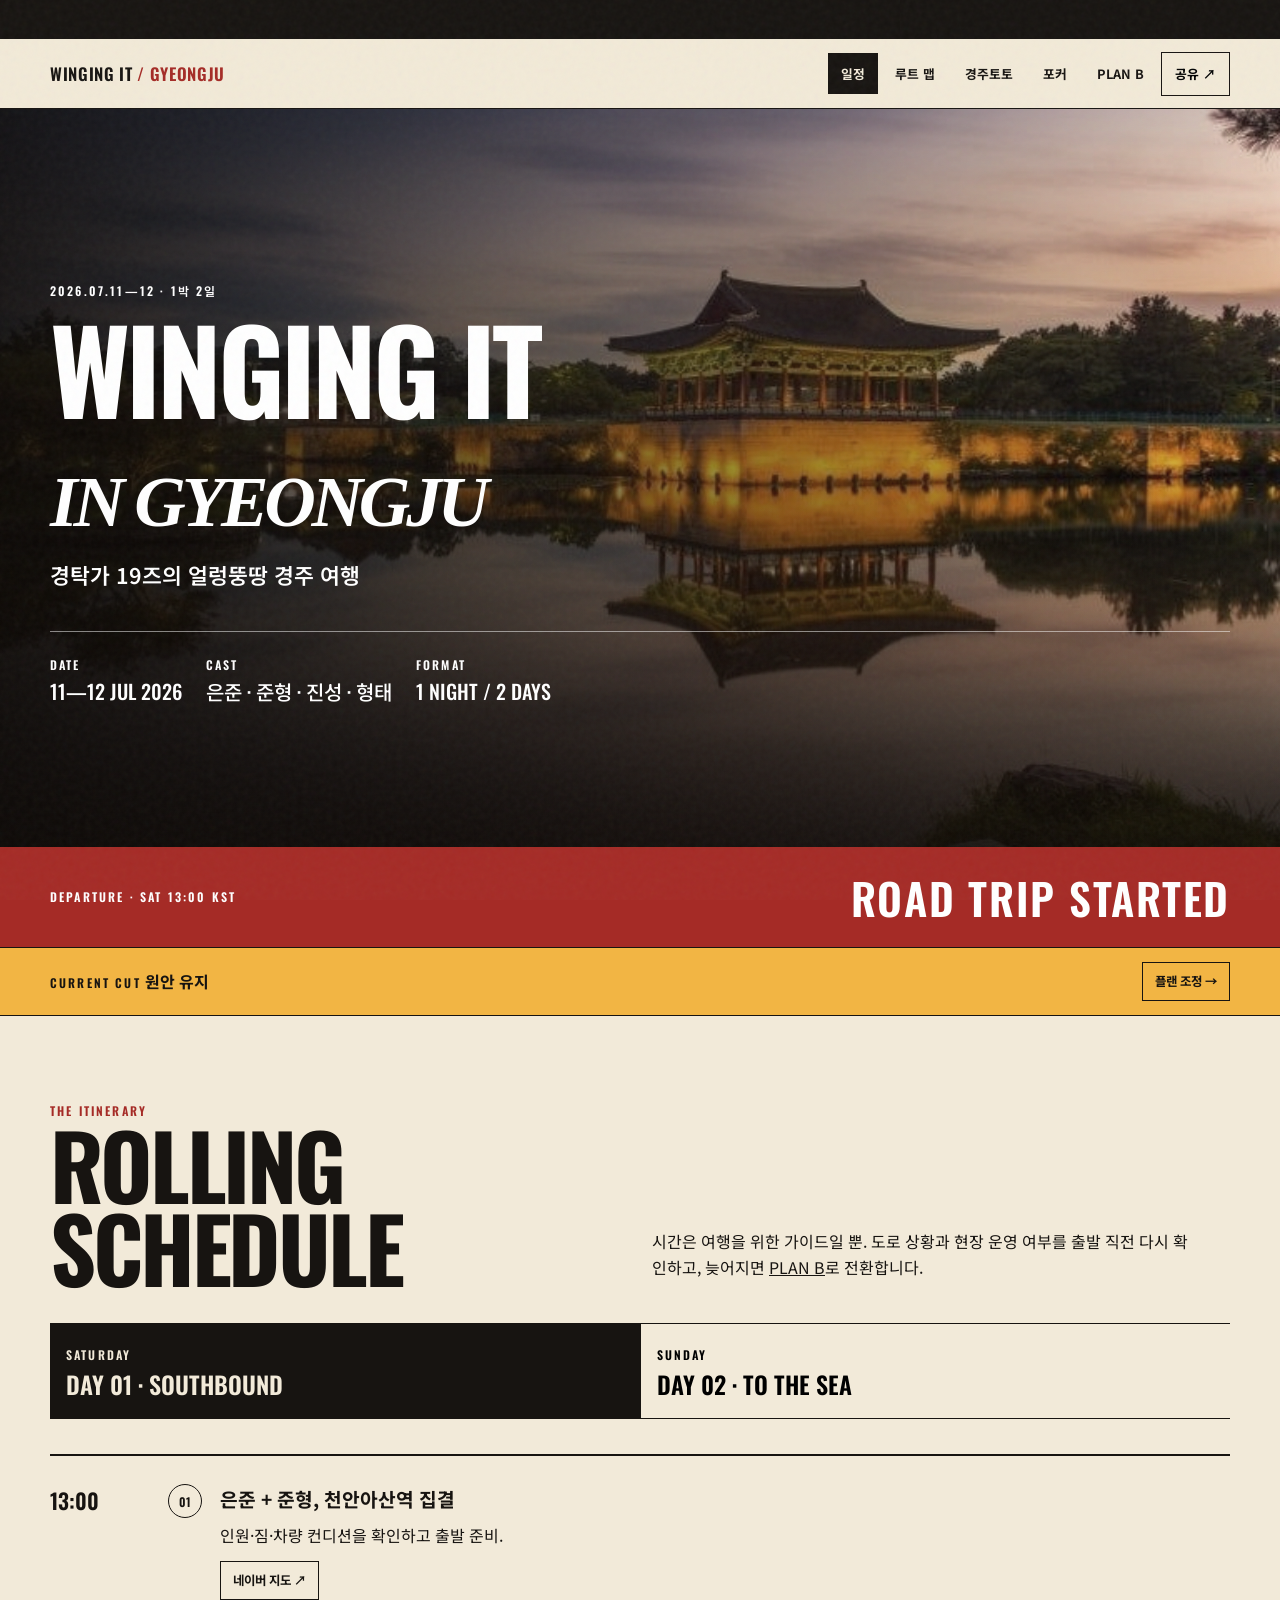
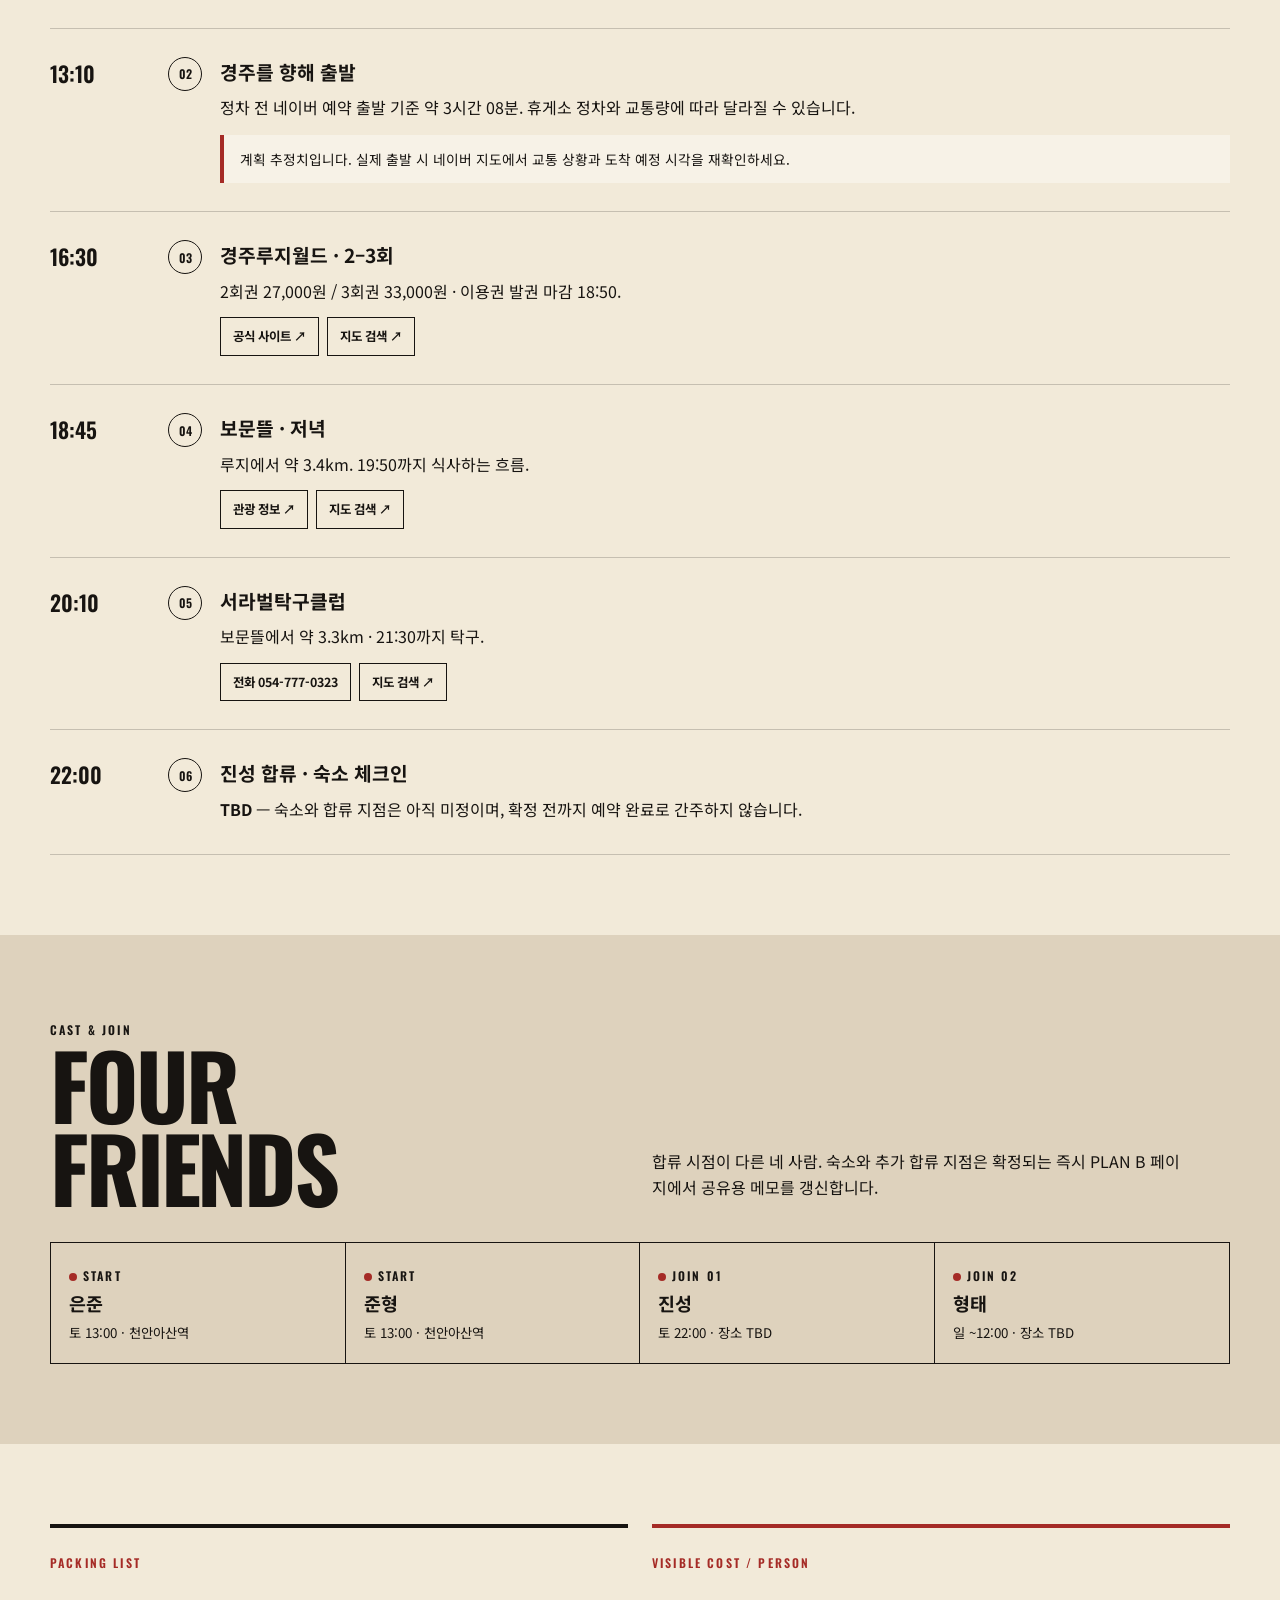
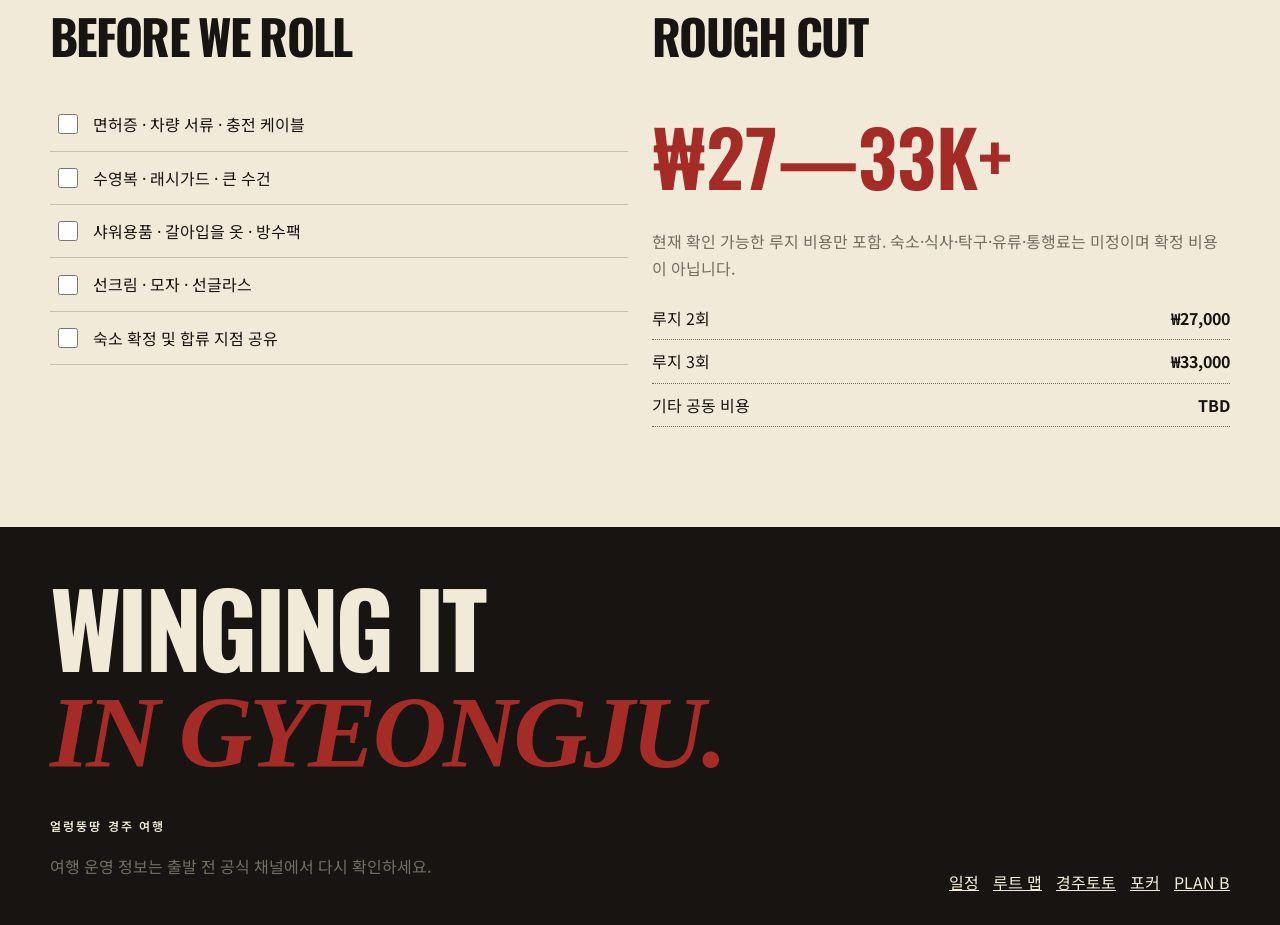
==== commit 77e39b60: "feat: add virtual poker chip ledger" ====
--- a/index.html
+++ b/index.html
@@ -1,6 +1,6 @@
 <!doctype html><html lang="ko"><head><meta charset="utf-8"><meta name="viewport" content="width=device-width,initial-scale=1"><meta name="theme-color" content="#171411"><meta name="description" content="경탁가 19즈의 얼렁뚱땅 2026 경주 1박 2일 여행 계획"><title>WINGING IT IN GYEONGJU — 경탁가 19즈</title><link rel="stylesheet" href="styles.css"><script defer src="app.js"></script></head><body>
 <a class="skip" href="#main">본문 바로가기</a><div class="topbar"><div class="ticker">2026.07.11—12 · 경탁가 19즈 경주 여행 · 천안아산 → 경주 → 봉길대왕암해변 ·&nbsp;</div></div>
-<header class="site"><nav class="shell" aria-label="주요 메뉴"><a class="brand" href="index.html">WINGING IT <span>/ GYEONGJU</span></a><div class="navlinks"><a href="index.html" aria-current="page">일정</a><a href="map.html">루트 맵</a><a href="pickem.html">경주토토</a><a href="plan-b.html">PLAN B</a><button class="share-btn" data-share type="button" aria-label="여행 링크 공유">공유 ↗</button></div></nav></header>
+<header class="site"><nav class="shell" aria-label="주요 메뉴"><a class="brand" href="index.html">WINGING IT <span>/ GYEONGJU</span></a><div class="navlinks"><a href="index.html" aria-current="page">일정</a><a href="map.html">루트 맵</a><a href="pickem.html">경주토토</a><a href="poker.html">포커</a><a href="plan-b.html">PLAN B</a><button class="share-btn" data-share type="button" aria-label="여행 링크 공유">공유 ↗</button></div></nav></header>
 <main id="main"><section class="hero"><div class="hero-bg" role="img" aria-label="경주의 동궁과 월지 및 첨성대 유적 풍경"></div><div class="shell hero-content"><span class="eyebrow">2026.07.11—12 · 1박 2일</span><h1 class="display brand-hero-title">WINGING IT<br><span class="serif">IN GYEONGJU</span></h1><p class="hero-lead">경탁가 19즈의 얼렁뚱땅 경주 여행</p><div class="hero-meta"><div><span class="eyebrow">DATE</span><b>11—12 JUL 2026</b></div><div><span class="eyebrow">CAST</span><b>은준 · 준형 · 진성 · 형태</b></div><div><span class="eyebrow">FORMAT</span><b>1 NIGHT / 2 DAYS</b></div></div></div></section>
 <div class="countdown-wrap"><div class="shell countdown"><span class="eyebrow">DEPARTURE · SAT 13:00 KST</span><strong data-countdown aria-live="off">LOADING THE REEL…</strong></div></div>
 <div class="status-band"><div class="shell"><div><span class="eyebrow">CURRENT CUT</span> <b data-plan-status>원안 유지</b></div><a class="mini-link" href="plan-b.html">플랜 조정 →</a></div></div>
@@ -10,4 +10,4 @@
 <div data-day-panel="2" hidden><ol class="timeline"><li><time class="time">~12:00</time><span class="frame-no">01</span><div class="event"><h3>형태 합류 + 점심</h3><p>합류 장소와 식당은 TBD. 전날 단체방에서 최종 확정.</p></div></li><li><time class="time">~13:20</time><span class="frame-no">02</span><div class="event"><h3>봉길대왕암해변으로 이동</h3><p>경주시내 임시 허브 기준 계획 추정 약 36.9km / 38분 (OSRM).</p><div class="event-actions"><a class="mini-link" target="_blank" rel="noopener" href="https://map.naver.com/p/search/%EB%B4%89%EA%B8%B8%EB%8C%80%EC%99%95%EC%95%94%ED%95%B4%EB%B3%80">지도 검색 ↗</a></div></div></li><li><time class="time">14:00</time><span class="frame-no">03</span><div class="event"><h3>SWIM / 봉길대왕암해변</h3><p>17:30까지 물놀이 후 샤워. 공식 입수 마감은 19:00.</p><div class="note">파고·기상·현장 통제에 따라 입수가 금지될 수 있습니다. 안전요원 지시를 우선하고, 통제 시 PLAN B로 전환합니다.</div></div></li><li><time class="time">17:30</time><span class="frame-no">04</span><div class="event"><h3>샤워 + 귀가 준비</h3><p>젖은 짐을 정리하고 운전자 상태를 확인한 뒤 출발합니다.</p></div></li></ol></div></section>
 <section class="section" style="background:#ded2bd"><div class="shell"><div class="section-head"><div><span class="eyebrow">CAST & JOIN</span><h2 class="display">FOUR<br>FRIENDS</h2></div><p>합류 시점이 다른 네 사람. 숙소와 추가 합류 지점은 확정되는 즉시 PLAN B 페이지에서 공유용 메모를 갱신합니다.</p></div><div class="members"><div class="member"><span class="eyebrow"><i class="dot"></i>START</span><b>은준</b><small>토 13:00 · 천안아산역</small></div><div class="member"><span class="eyebrow"><i class="dot"></i>START</span><b>준형</b><small>토 13:00 · 천안아산역</small></div><div class="member"><span class="eyebrow"><i class="dot"></i>JOIN 01</span><b>진성</b><small>토 22:00 · 장소 TBD</small></div><div class="member"><span class="eyebrow"><i class="dot"></i>JOIN 02</span><b>형태</b><small>일 ~12:00 · 장소 TBD</small></div></div></div></section>
 <section class="section shell"><div class="grid-2"><article class="editorial-card"><span class="eyebrow red">PACKING LIST</span><h2 class="display" style="font-size:3rem">BEFORE WE ROLL</h2><ul class="checklist"><li><label><input type="checkbox" data-check="license"><span>면허증 · 차량 서류 · 충전 케이블</span></label></li><li><label><input type="checkbox" data-check="swim"><span>수영복 · 래시가드 · 큰 수건</span></label></li><li><label><input type="checkbox" data-check="shower"><span>샤워용품 · 갈아입을 옷 · 방수팩</span></label></li><li><label><input type="checkbox" data-check="sun"><span>선크림 · 모자 · 선글라스</span></label></li><li><label><input type="checkbox" data-check="booking"><span>숙소 확정 및 합류 지점 공유</span></label></li></ul></article><article class="editorial-card redtop"><span class="eyebrow red">VISIBLE COST / PERSON</span><h2 class="display" style="font-size:3rem">ROUGH CUT</h2><div class="cost-total">₩27—33K+</div><p class="muted">현재 확인 가능한 루지 비용만 포함. 숙소·식사·탁구·유류·통행료는 미정이며 확정 비용이 아닙니다.</p><div class="cost-lines"><div><span>루지 2회</span><b>₩27,000</b></div><div><span>루지 3회</span><b>₩33,000</b></div><div><span>기타 공동 비용</span><b>TBD</b></div></div></article></div></section></main>
-<footer><div class="shell"><h2 class="footer-title display">WINGING IT<br><span class="serif red">IN GYEONGJU.</span></h2><div class="footer-grid"><div><span class="eyebrow">얼렁뚱땅 경주 여행</span><p class="muted">여행 운영 정보는 출발 전 공식 채널에서 다시 확인하세요.</p></div><div class="footer-nav"><a href="index.html">일정</a><a href="map.html">루트 맵</a><a href="pickem.html">경주토토</a><a href="plan-b.html">PLAN B</a></div></div></div></footer></body></html>+<footer><div class="shell"><h2 class="footer-title display">WINGING IT<br><span class="serif red">IN GYEONGJU.</span></h2><div class="footer-grid"><div><span class="eyebrow">얼렁뚱땅 경주 여행</span><p class="muted">여행 운영 정보는 출발 전 공식 채널에서 다시 확인하세요.</p></div><div class="footer-nav"><a href="index.html">일정</a><a href="map.html">루트 맵</a><a href="pickem.html">경주토토</a><a href="poker.html">포커</a><a href="plan-b.html">PLAN B</a></div></div></div></footer></body></html>
--- a/styles.css
+++ b/styles.css
@@ -13,3 +13,7 @@
 @media(max-width:760px){.shell{width:min(100% - 24px,1180px)}.navlinks a{display:none}.navlinks a[aria-current=page]{display:block}.share-btn{padding:8px}.hero{min-height:680px}.hero-bg{background-image:url('assets/gyeongju-cheomseongdae.jpg');background-position:center 42%;filter:saturate(.8) sepia(.05)}.hero h1{font-size:clamp(3.7rem,20vw,6rem)}.hero-content{padding-bottom:35px}.countdown{align-items:flex-start;flex-direction:column}.section{padding:55px 0}.section-head{grid-template-columns:1fr}.timeline li{grid-template-columns:70px 28px 1fr;gap:10px}.time{font-size:1.05rem}.frame-no{width:28px;height:28px}.grid-2,.grid-3{grid-template-columns:1fr}.members{grid-template-columns:1fr 1fr}.member:nth-child(2){border-right:0}.member:nth-child(-n+2){border-bottom:1px solid var(--ink)}.scenario-grid{grid-template-columns:1fr}.plan-result{position:static}.map-layout{height:auto;display:flex;flex-direction:column;min-height:0}.map-sidebar{overflow:visible;border:0}.map-head h1{font-size:2.6rem}#map{height:58vh;min-height:420px;order:-1}.map-note{position:static;max-width:none;border-width:1px 0}.footer-grid{align-items:flex-start;flex-direction:column}}@media(max-width:760px){body{padding-bottom:calc(58px + env(safe-area-inset-bottom))}header.site{backdrop-filter:none}header.site nav{height:56px}.navlinks{position:fixed;left:0;right:0;bottom:0;z-index:2100;display:grid;grid-template-columns:repeat(5,minmax(0,1fr));gap:0;background:var(--paper);border-top:1px solid var(--ink);padding-bottom:env(safe-area-inset-bottom);box-shadow:0 -8px 24px rgba(23,20,17,.12)}.navlinks a,.navlinks a[aria-current=page],.share-btn{display:flex;align-items:center;justify-content:center;min-width:0;min-height:58px;padding:6px 3px;border:0;border-right:1px solid var(--line);font-size:.72rem;white-space:nowrap}.navlinks a[aria-current=page]{background:var(--ink);color:var(--paper)}.share-btn{border-right:0}}
 @media(max-width:760px){.hero h1.brand-hero-title{font-size:clamp(2.9rem,13vw,4.8rem)}.toto-gate{padding:18px 12px calc(18px + env(safe-area-inset-bottom))}.toto-gate-card{padding:24px 18px;box-shadow:6px 6px 0 var(--ink)}.toto-gate-card>.brand{margin-bottom:28px}.toto-gate-card h1{font-size:clamp(2.7rem,11vw,3.6rem)}.toto-player-grid button{min-height:100px;padding:14px}.toto-userbar{margin-bottom:34px}.pickem-hero{padding:55px 0 40px}.pickem-hero h1{font-size:clamp(3.5rem,18vw,5.5rem)}.pickem-rulebar .shell{display:grid;gap:6px}.pickem-login{grid-template-columns:1fr;padding:18px;box-shadow:5px 5px 0 var(--ink)}.pickem-login form{grid-template-columns:1fr 1fr}.pickem-login form button{grid-column:1/-1}.pickem-toolbar{align-items:flex-start;flex-direction:column}.pickem-events{grid-template-columns:1fr}.pick-option{padding:16px;min-height:140px}.dinner-total-form{grid-template-columns:1fr;padding:18px}.dinner-total-form small{grid-column:1}.dinner-total-form .button{width:100%}.event-time,.event-source{align-items:flex-start;flex-direction:column}.settlement-grid{grid-template-columns:1fr 1fr}.settlement-grid article:nth-child(2){border-right:0}.settlement-grid article:nth-child(-n+2){border-bottom:1px solid rgba(242,234,217,.3)}.admin-form{grid-template-columns:1fr}.navlinks a,.navlinks a[aria-current=page],.share-btn{font-size:.65rem;padding-inline:1px}}
 @media(prefers-reduced-motion:reduce){*,*:before,*:after{scroll-behavior:auto!important;animation:none!important;transition:none!important}}:focus-visible{outline:3px solid var(--yellow);outline-offset:3px}
+
+/* Poker */
+.poker-page{--felt:#174f3c;--felt2:#0e3428}.poker-hero{padding:70px 0 50px;background:var(--felt);color:#fff;border-bottom:1px solid var(--ink)}.poker-hero h1{font-size:clamp(4.5rem,13vw,10rem);margin:10px 0 20px}.poker-hero p{max-width:700px;font-weight:600}.poker-setup{padding:60px 0}.poker-setup-card{display:grid;grid-template-columns:1.4fr repeat(3,1fr);gap:18px;align-items:end;border:2px solid var(--ink);padding:26px;box-shadow:8px 8px 0 var(--ink)}.poker-setup-card h2{font-size:3rem;margin:6px 0}.poker-setup-card p{margin:0}.poker-setup-card>label,.cash-form label{font-size:.78rem;font-weight:800}.poker-setup-card input[type=number],.cash-form input,.bet-input input{width:100%;min-height:48px;border:1px solid var(--ink);background:#fff;padding:9px 11px}.poker-setup-card fieldset{grid-column:1/-1;border:1px solid var(--ink);padding:15px}.setup-players{display:grid;grid-template-columns:repeat(4,1fr);gap:8px}.setup-players label{background:var(--paper2);padding:10px;font-weight:700}.poker-primary,.poker-win{background:var(--felt);color:#fff;border-color:var(--felt)}.poker-toolbar{display:flex;justify-content:space-between;align-items:end;gap:15px}.poker-toolbar h2{font-size:clamp(3.5rem,9vw,7rem);margin:4px 0}.poker-toolbar-actions{display:flex;gap:8px}.poker-status{padding:12px 15px;background:var(--yellow);border:1px solid var(--ink);font-weight:700;margin-bottom:18px}.poker-table{background:radial-gradient(circle,var(--felt),var(--felt2));border:10px solid #382217;border-radius:120px;min-height:360px;padding:55px 7%;display:grid;grid-template-columns:repeat(2,1fr);gap:24px;box-shadow:inset 0 0 0 2px #c39250,0 16px 35px #0003}.poker-seat{position:relative;border:2px solid #fff;background:var(--paper);color:var(--ink);padding:14px;min-height:110px;cursor:pointer;box-shadow:5px 5px 0 #0005}.poker-seat b,.poker-seat strong,.poker-seat small{display:block}.poker-seat strong{font-size:1.65rem}.poker-seat.selected{background:var(--yellow);transform:translateY(-3px)}.poker-seat.folded{opacity:.38}.poker-seat.allin{border-color:var(--yellow)}.seat-marker{position:absolute;right:8px;top:8px;font:700 .7rem var(--display);background:var(--red);color:#fff;padding:3px 6px;min-width:24px}.bet-panel,.winner-panel{margin:22px 0;border:2px solid var(--ink);background:var(--paper2);padding:22px;box-shadow:6px 6px 0 var(--ink)}.bet-player-head,.bet-summary,.round-actions{display:flex;justify-content:space-between;gap:12px;align-items:center}.bet-player-head h3{font-size:2rem;margin:3px 0}.bet-summary{background:var(--ink);color:#fff;padding:11px 14px;font-size:.8rem}.bet-input{display:block;margin:16px 0}.bet-input span{font-size:.75rem;font-weight:800}.chip-presets{display:flex;gap:7px;overflow:auto;margin-bottom:12px}.chip-presets button{border:1px solid var(--ink);background:var(--yellow);border-radius:999px;padding:8px 13px;white-space:nowrap}.bet-actions{display:grid;grid-template-columns:repeat(4,1fr);gap:8px}.all-in{background:var(--red);color:#fff}.round-actions{margin:20px 0}.round-actions .button{flex:1}.winner-grid{display:grid;grid-template-columns:repeat(4,1fr);gap:8px;margin:18px 0}.winner-grid label{display:block}.winner-grid input{position:absolute;opacity:0}.winner-grid span{display:grid;place-items:center;min-height:60px;border:1px solid var(--ink);font-weight:800}.winner-grid input:checked+span{background:var(--yellow);box-shadow:inset 0 0 0 3px var(--ink)}.section-head.compact{margin:55px 0 20px}.section-head.compact h2{font-size:3.5rem}.poker-log ol{list-style:none;margin:0;padding:0;border-top:1px solid var(--line)}.poker-log li{display:flex;gap:14px;border-bottom:1px solid var(--line);padding:11px 3px}.poker-log li span{min-width:110px;color:var(--muted);font-size:.75rem}.poker-settlement{padding-bottom:30px}.cash-form{display:flex;align-items:end;gap:10px}.cash-form label>div{display:flex;align-items:center}.cash-form label span{background:var(--ink);color:#fff;min-height:48px;display:grid;place-items:center;padding:0 12px}.cash-results{display:grid;grid-template-columns:repeat(4,1fr);border:1px solid var(--ink);margin-top:18px}.cash-results article{padding:16px;border-right:1px solid var(--ink)}.cash-results article:last-child{border:0}.cash-results b,.cash-results span,.cash-results strong,.cash-results small{display:block}.cash-results strong{font-size:1.2rem}.cash-results .receive strong{color:#087341}.cash-results .pay strong{color:var(--red)}.cash-pending{grid-column:1/-1;margin:0;padding:12px 16px;background:var(--yellow);border-top:1px solid var(--ink);font-size:.78rem;font-weight:700}
+@media(max-width:760px){.navlinks{grid-template-columns:repeat(6,minmax(0,1fr))}.poker-hero{padding:48px 0 34px}.poker-hero h1{font-size:clamp(4rem,22vw,6rem)}.poker-setup{padding:30px 0}.poker-setup-card{grid-template-columns:1fr;padding:20px 16px;box-shadow:5px 5px 0 var(--ink)}.poker-setup-card fieldset{grid-column:1}.setup-players{grid-template-columns:1fr 1fr}.poker-toolbar{align-items:flex-start}.poker-toolbar h2{font-size:3.2rem}.poker-toolbar-actions{flex-direction:column}.poker-table{min-height:325px;padding:45px 18px;border-width:7px;border-radius:90px;gap:12px}.poker-seat{min-height:100px;padding:10px}.poker-seat strong{font-size:1.35rem}.bet-panel,.winner-panel{padding:16px 12px}.bet-summary{align-items:flex-start;flex-direction:column;gap:3px}.bet-actions{grid-template-columns:1fr 1fr}.winner-grid{grid-template-columns:1fr 1fr}.round-actions{flex-direction:column}.round-actions .button{width:100%}.cash-form{align-items:stretch;flex-direction:column}.cash-results{grid-template-columns:1fr 1fr}.cash-results article:nth-child(2){border-right:0}.cash-results article:nth-child(-n+2){border-bottom:1px solid var(--ink)}.section-head.compact{margin-top:42px}.poker-log li{flex-direction:column;gap:2px}.navlinks a,.navlinks a[aria-current=page],.share-btn{font-size:.58rem}}
